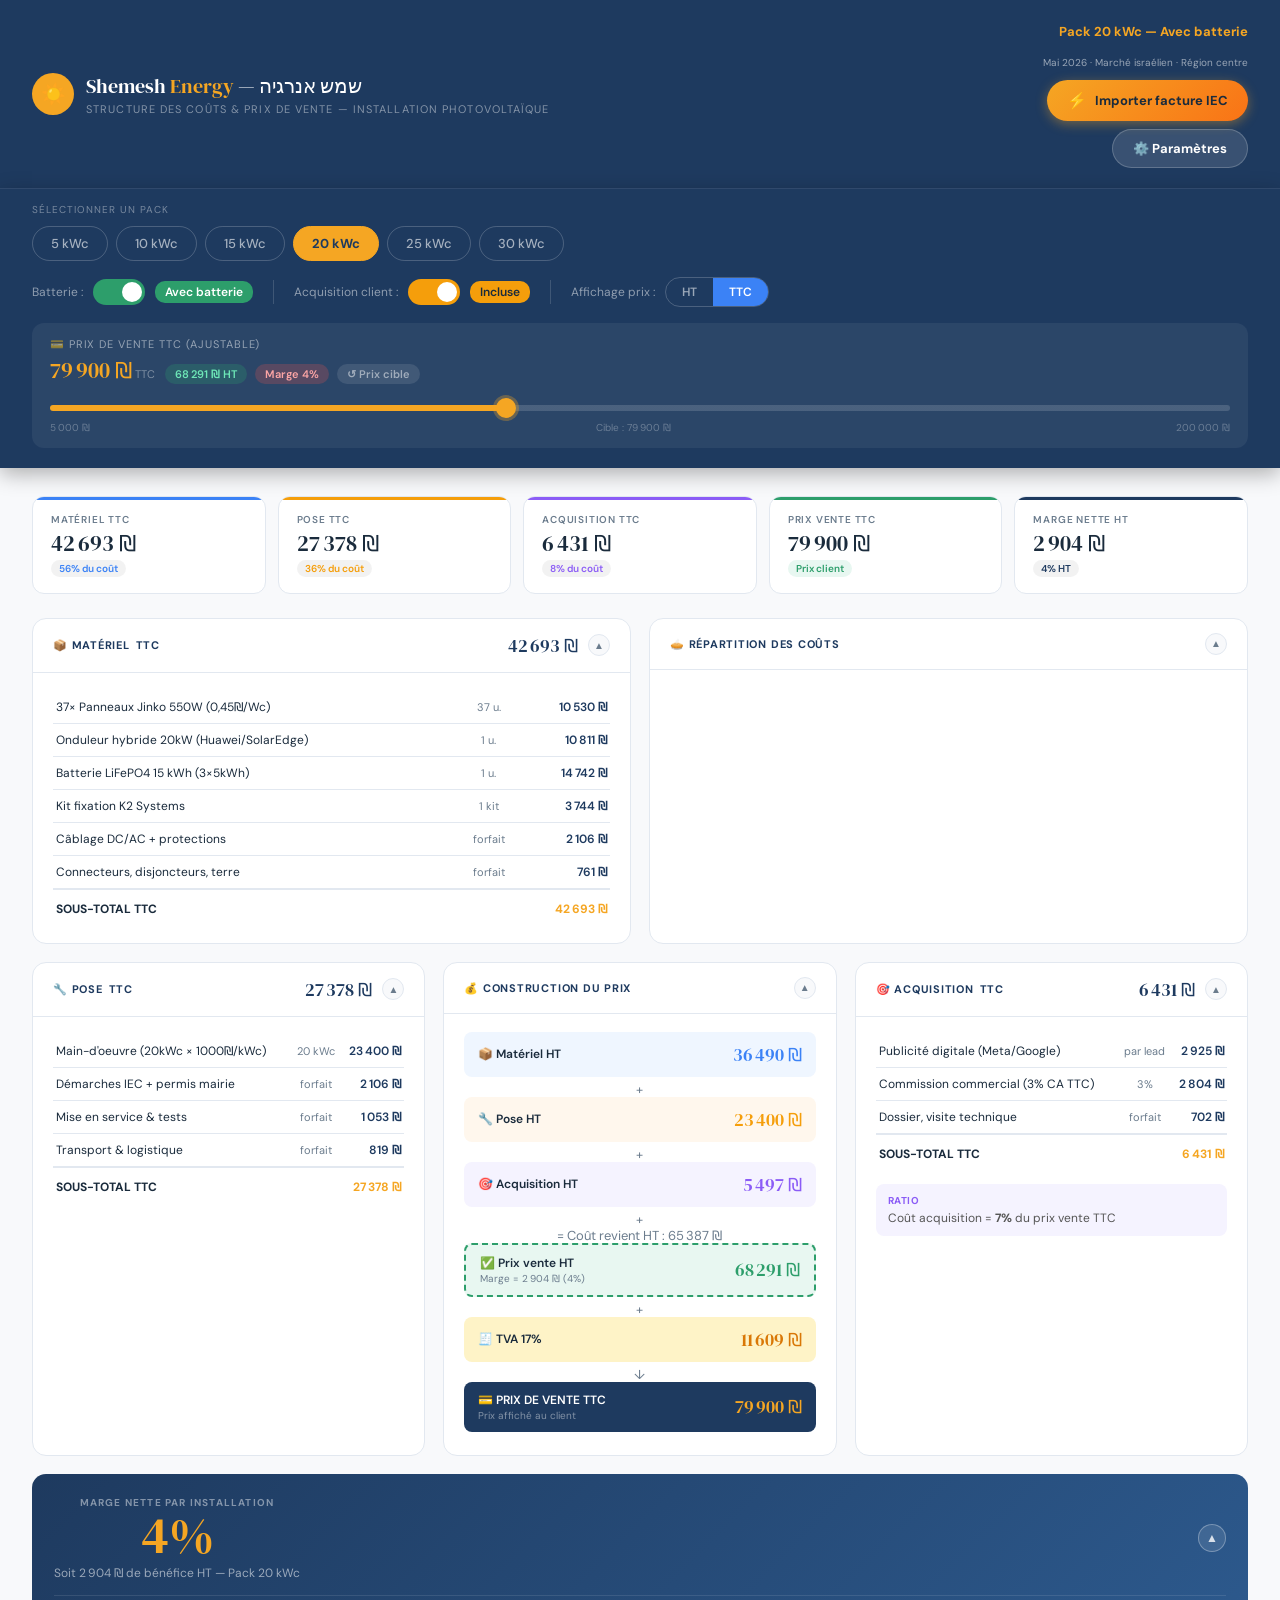
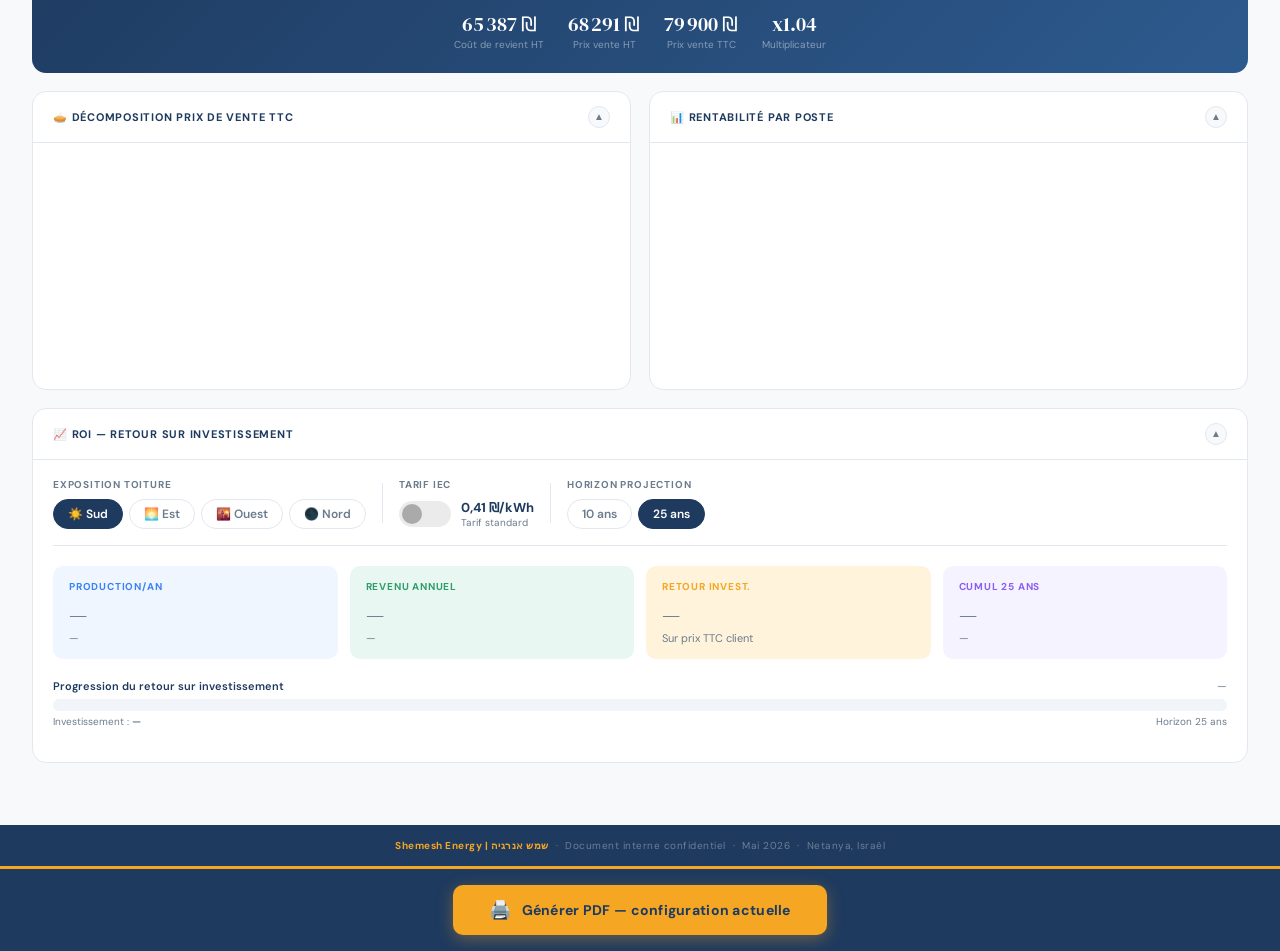
==== index.html @ afdd15b3 "Update index.html" ====
<!DOCTYPE html>
<html lang="fr">
<head>
<meta charset="UTF-8">
<meta name="viewport" content="width=device-width, initial-scale=1.0">
<title>Shemesh Energy — Structure des Coûts</title>
<script src="https://cdnjs.cloudflare.com/ajax/libs/Chart.js/4.4.1/chart.umd.min.js"></script>
<style>
  @import url('https://fonts.googleapis.com/css2?family=DM+Serif+Display:ital@0;1&family=DM+Sans:wght@300;400;500;600;700&display=swap');
  :root {
    --navy:#1E3A5F; --sun:#F5A623;
    --green:#2D9E6B; --green-light:#E8F7F1;
    --blue:#3B82F6; --purple:#8B5CF6; --orange:#F59E0B; --tva:#F97316;
    --bg:#F8F9FB; --card:#fff; --text:#1A2B3C; --muted:#6B7C8D; --border:#E2E8F0;
  }
  *{margin:0;padding:0;box-sizing:border-box}
  html{height:100%}
  body{font-family:'DM Sans',sans-serif;background:var(--bg);color:var(--text);min-height:100%;max-width:100%}
  .sticky-top{}
  .scroll-zone{}

  .header{background:var(--navy);padding:20px 32px;display:flex;justify-content:space-between;align-items:center;flex-wrap:wrap;gap:12px;}
  .brand{display:flex;align-items:center;gap:12px}
  .logo{width:42px;height:42px;background:var(--sun);border-radius:50%;display:flex;align-items:center;justify-content:center;font-size:20px;flex-shrink:0}
  .brand-name{font-family:'DM Serif Display',serif;color:#fff;font-size:20px}
  .brand-name span{color:var(--sun)}
  .brand-sub{color:rgba(255,255,255,0.45);font-size:11px;text-transform:uppercase;letter-spacing:.1em;margin-top:2px}
  .header-meta{text-align:right;color:rgba(255,255,255,0.55);font-size:11px;line-height:1.9;display:flex;flex-direction:column;align-items:flex-end;gap:8px}
  .header-meta strong{color:var(--sun);font-size:13px}

  /* BOUTON FACTURE */
  .btn-facture{
    background:linear-gradient(135deg,#F5A623,#F97316);
    border:none;border-radius:22px;padding:10px 20px;
    font-family:'DM Sans',sans-serif;font-size:13px;font-weight:700;
    color:#1A2B3C;cursor:pointer;display:flex;align-items:center;gap:8px;
    box-shadow:0 3px 12px rgba(245,166,35,0.4);transition:all .2s;
    white-space:nowrap;
  }
  .btn-facture:hover{transform:translateY(-1px);box-shadow:0 5px 18px rgba(245,166,35,0.5)}
  .btn-facture .bficon{font-size:16px}

  /* SELECTOR ZONE */
  .selector-zone{background:var(--navy);border-top:1px solid rgba(255,255,255,0.08);padding:14px 32px 20px;box-shadow:0 6px 20px rgba(0,0,0,0.3)}
  .selector-label{color:rgba(255,255,255,0.4);font-size:10px;text-transform:uppercase;letter-spacing:.1em;margin-bottom:10px}
  .pack-row{display:flex;flex-wrap:wrap;gap:8px}
  .pack-btn{padding:8px 18px;border-radius:20px;border:1.5px solid rgba(255,255,255,0.2);background:transparent;color:rgba(255,255,255,0.6);font-family:'DM Sans',sans-serif;font-size:13px;font-weight:500;cursor:pointer;transition:all .2s;white-space:nowrap}
  .pack-btn:hover{border-color:var(--sun);color:var(--sun)}
  .pack-btn.active{background:var(--sun);border-color:var(--sun);color:var(--navy);font-weight:700}
  .pack-btn.recommended{border-color:#2D9E6B!important;box-shadow:0 0 0 2px rgba(45,158,107,0.4)}
  .pack-btn.recommended.active{background:#2D9E6B;border-color:#2D9E6B;color:#fff}

  /* TOGGLES ROW */
  .toggles-row{margin-top:16px;display:flex;flex-wrap:wrap;gap:20px;align-items:center}
  .tgl-group{display:flex;align-items:center;gap:10px}
  .tgl-label{color:rgba(255,255,255,0.5);font-size:12px;white-space:nowrap}
  .tgl-track{width:52px;height:26px;border-radius:13px;background:rgba(255,255,255,0.15);position:relative;cursor:pointer;transition:background .25s;border:none;flex-shrink:0}
  .tgl-track.on{background:var(--green)}
  .tgl-track.on-orange{background:var(--orange)}
  .tgl-track.on-blue{background:var(--blue)}
  .tgl-knob{position:absolute;top:3px;left:3px;width:20px;height:20px;border-radius:50%;background:#fff;transition:left .25s;pointer-events:none}
  .tgl-track.on .tgl-knob,.tgl-track.on-orange .tgl-knob,.tgl-track.on-blue .tgl-knob{left:29px}
  .tgl-tag{font-size:12px;font-weight:600;padding:3px 10px;border-radius:10px;background:rgba(255,255,255,0.1);color:rgba(255,255,255,0.7);transition:all .2s;white-space:nowrap}
  .tgl-tag.on{background:var(--green);color:#fff}
  .tgl-tag.on-orange{background:var(--orange);color:#1A2B3C}
  .tgl-tag.on-blue{background:var(--blue);color:#fff}
  .tgl-sep{width:1px;height:24px;background:rgba(255,255,255,0.15)}

  /* MAIN */
  .main{padding:28px 32px;max-width:1380px;margin:0 auto;box-sizing:border-box;width:100%}

  /* KPI ROW */
  .kpi-row{display:grid;grid-template-columns:repeat(5,1fr);gap:12px;margin-bottom:24px}
  .kpi{background:var(--card);border-radius:12px;padding:16px 18px;border:1px solid var(--border);position:relative;overflow:hidden;transition:opacity .3s}
  .kpi::before{content:'';position:absolute;top:0;left:0;right:0;height:3px;background:var(--k-color,var(--navy))}
  .kpi-label{font-size:10px;font-weight:600;letter-spacing:.08em;text-transform:uppercase;color:var(--muted);margin-bottom:6px}
  .kpi-val{font-family:'DM Serif Display',serif;font-size:22px;color:var(--text);line-height:1}
  .kpi-badge{display:inline-block;margin-top:6px;padding:2px 8px;border-radius:10px;font-size:10px;font-weight:600;background:rgba(0,0,0,0.05);color:var(--k-color,var(--navy))}
  .kpi.dimmed{opacity:.4}

  /* GRID */
  .g2{display:grid;grid-template-columns:1fr 1fr;gap:18px;margin-bottom:18px}
  .g3{display:grid;grid-template-columns:1fr 1fr 1fr;gap:18px;margin-bottom:18px}

  /* CARD */
  .card{background:var(--card);border-radius:14px;border:1px solid var(--border);overflow:hidden;transition:opacity .3s}
  .card.dimmed{opacity:.35;pointer-events:none}
  .card-head{padding:14px 20px;border-bottom:1px solid var(--border);display:flex;justify-content:space-between;align-items:center;cursor:pointer;user-select:none}
  .card-head.no-collapse{cursor:default}
  .card-title{font-size:11px;font-weight:700;letter-spacing:.07em;text-transform:uppercase;color:var(--navy);display:flex;align-items:center;gap:6px}
  .card-total{font-family:'DM Serif Display',serif;font-size:18px;color:var(--navy);display:flex;align-items:center;gap:10px}
  .collapse-btn{width:22px;height:22px;border-radius:50%;border:1.5px solid var(--border);background:var(--bg);display:flex;align-items:center;justify-content:center;font-size:10px;color:var(--muted);flex-shrink:0;transition:all .2s}
  .card-head:not(.no-collapse):hover .collapse-btn{background:var(--navy);color:#fff;border-color:var(--navy)}
  .card-body{padding:18px 20px}
  .card-body.collapsed{display:none}
  .marge-detail.collapsed{display:none!important}

  /* TABLE */
  .dtable{width:100%;border-collapse:collapse}
  .dtable tr{border-bottom:1px solid var(--border)}
  .dtable tr:last-child{border-bottom:none}
  .dtable td{padding:8px 3px;font-size:12px;vertical-align:middle}
  .dtable td:nth-child(2){color:var(--muted);text-align:center;font-size:11px}
  .dtable td:last-child{text-align:right;font-weight:600;color:var(--navy);white-space:nowrap}
  .dtable .sub td{padding-top:11px;font-weight:700;font-size:12px;border-top:2px solid var(--border)}
  .dtable .sub td:last-child{color:var(--sun)}

  /* PRICE STACK */
  .prow{display:flex;justify-content:space-between;align-items:center;padding:10px 14px;border-radius:8px;margin-bottom:5px;transition:opacity .3s}
  .prow.dimmed{opacity:.3}
  .prow-lbl{font-size:12px;font-weight:600}
  .prow-sub{font-size:10px;color:var(--muted);margin-top:1px}
  .prow-val{font-family:'DM Serif Display',serif;font-size:18px;white-space:nowrap}
  .p-mat{background:#EFF6FF}.p-mat .prow-val{color:var(--blue)}
  .p-pose{background:#FFF7ED}.p-pose .prow-val{color:var(--orange)}
  .p-acq{background:#F5F3FF}.p-acq .prow-val{color:var(--purple)}
  .p-ht{background:var(--green-light);border:2px dashed var(--green)}.p-ht .prow-val{color:var(--green)}
  .p-tva{background:#FEF3C7}.p-tva .prow-val{color:#D97706}
  .p-ttc{background:var(--navy)}.p-ttc .prow-lbl{color:#fff}.p-ttc .prow-val{color:var(--sun)}.p-ttc .prow-sub{color:rgba(255,255,255,0.45)}
  .p-arrow{text-align:center;color:var(--muted);font-size:13px;margin:-1px 0}

  /* HT/TTC PILL */
  .mode-pill{display:inline-flex;border-radius:20px;overflow:hidden;border:1.5px solid rgba(255,255,255,0.2)}
  .mode-pill button{padding:6px 16px;border:none;background:transparent;color:rgba(255,255,255,0.55);font-family:'DM Sans',sans-serif;font-size:12px;font-weight:600;cursor:pointer;transition:all .2s}
  .mode-pill button.active{background:var(--blue);color:#fff}

  /* MARGE */
  .marge-block{background:linear-gradient(135deg,var(--navy) 0%,#2D5A8E 100%);border-radius:14px;padding:22px;color:#fff;text-align:center;margin-bottom:18px}
  .marge-block h3{font-size:10px;letter-spacing:.12em;text-transform:uppercase;color:rgba(255,255,255,0.45);margin-bottom:6px}
  .marge-big{font-family:'DM Serif Display',serif;font-size:52px;color:var(--sun);line-height:1}
  .marge-sub{color:rgba(255,255,255,0.55);font-size:12px;margin-top:4px}
  .marge-detail{display:flex;justify-content:center;flex-wrap:wrap;gap:24px;margin-top:14px;padding-top:14px;border-top:1px solid rgba(255,255,255,0.1)}
  .mdi .val{font-family:'DM Serif Display',serif;font-size:20px}
  .mdi .lbl{font-size:10px;color:rgba(255,255,255,0.45)}

  /* BAR */
  .bar-item{margin-bottom:13px}
  .bar-item.dimmed{opacity:.3}
  .bar-row{display:flex;justify-content:space-between;font-size:11px;margin-bottom:3px}
  .bar-row span:last-child{font-weight:700}
  .bar-track{height:9px;background:#F1F5F9;border-radius:5px;overflow:hidden}
  .bar-fill{height:100%;border-radius:5px;transition:width .6s ease}

  .chart-wrap{position:relative;height:200px}
  .legend{display:flex;flex-wrap:wrap;gap:8px;margin-top:10px}
  .leg-item{display:flex;align-items:center;gap:5px;font-size:11px;transition:opacity .3s}
  .leg-item.dimmed{opacity:.3}
  .leg-dot{width:9px;height:9px;border-radius:50%;flex-shrink:0}

  /* PRICE SLIDER */
  .price-slider-zone{margin-top:16px;background:rgba(255,255,255,0.06);border-radius:12px;padding:14px 18px}
  .price-slider-header{display:flex;justify-content:space-between;align-items:center;margin-bottom:10px;flex-wrap:wrap;gap:8px}
  .price-slider-label{color:rgba(255,255,255,0.5);font-size:11px;text-transform:uppercase;letter-spacing:.08em}
  .price-slider-value{font-family:'DM Serif Display',serif;font-size:22px;color:var(--sun)}
  .price-slider-value small{font-family:'DM Sans',sans-serif;font-size:11px;color:rgba(255,255,255,0.4);font-weight:400}
  .price-badges{display:flex;gap:8px;flex-wrap:wrap;align-items:center}
  .price-badge{font-size:11px;font-weight:600;padding:3px 10px;border-radius:10px;white-space:nowrap}
  .pb-ht{background:rgba(45,158,107,0.25);color:#6EE7B7}
  .pb-marge{background:rgba(245,166,35,0.2);color:var(--sun)}
  .pb-reset{background:rgba(255,255,255,0.1);color:rgba(255,255,255,0.5);cursor:pointer;border:none;font-family:'DM Sans',sans-serif;font-size:11px;font-weight:600;padding:3px 10px;border-radius:10px}
  .pb-reset:hover{background:rgba(255,255,255,0.2);color:#fff}
  input[type=range].price-range{
    width:100%;-webkit-appearance:none;appearance:none;
    height:6px;border-radius:3px;outline:none;cursor:pointer;
    background:linear-gradient(to right,var(--sun) 0%,var(--sun) 50%,rgba(255,255,255,0.15) 50%,rgba(255,255,255,0.15) 100%);
  }
  input[type=range].price-range::-webkit-slider-thumb{-webkit-appearance:none;width:20px;height:20px;border-radius:50%;background:var(--sun);box-shadow:0 0 0 3px rgba(245,166,35,0.3);cursor:pointer}
  input[type=range].price-range::-moz-range-thumb{width:20px;height:20px;border-radius:50%;background:var(--sun);border:none;cursor:pointer}
  .price-range-ticks{display:flex;justify-content:space-between;margin-top:5px}
  .price-range-ticks span{font-size:10px;color:rgba(255,255,255,0.3)}

  /* ROI */
  .expo-btn{padding:6px 14px;border-radius:16px;border:1.5px solid var(--border);background:#fff;color:var(--muted);font-family:'DM Sans',sans-serif;font-size:12px;font-weight:600;cursor:pointer;transition:all .2s}
  .expo-btn:hover{border-color:var(--navy);color:var(--navy)}
  .expo-btn.active{background:var(--navy);border-color:var(--navy);color:#fff}
  .footer{background:var(--navy);color:rgba(255,255,255,0.35);text-align:center;padding:14px;font-size:10px;letter-spacing:.05em;margin-top:16px}
  .footer strong{color:var(--sun)}

  /* ═══════════════════════════════════════════════════════
     MODALE ANALYSEUR FACTURE IEC
  ═══════════════════════════════════════════════════════ */
  .modal-overlay{
    display:none;position:fixed;inset:0;background:rgba(10,20,40,0.75);
    z-index:1000;align-items:center;justify-content:center;padding:20px;
    backdrop-filter:blur(6px);
  }
  .modal-overlay.open{display:flex}
  .modal-box{
    background:#fff;border-radius:20px;width:100%;max-width:620px;
    max-height:90vh;overflow-y:auto;box-shadow:0 24px 80px rgba(0,0,0,0.35);
    animation:modalIn .3s ease;
  }
  @keyframes modalIn{from{opacity:0;transform:translateY(20px)}to{opacity:1;transform:translateY(0)}}
  .modal-header{
    background:linear-gradient(135deg,var(--navy),#2D5A8E);
    padding:22px 24px;border-radius:20px 20px 0 0;
    display:flex;justify-content:space-between;align-items:center;
  }
  .modal-title{font-family:'DM Serif Display',serif;color:#fff;font-size:20px}
  .modal-title span{color:var(--sun)}
  .modal-close{width:32px;height:32px;border-radius:50%;border:1.5px solid rgba(255,255,255,0.3);background:rgba(255,255,255,0.1);color:#fff;font-size:16px;cursor:pointer;display:flex;align-items:center;justify-content:center;transition:all .2s}
  .modal-close:hover{background:rgba(255,255,255,0.25)}
  .modal-body{padding:24px}

  /* ONGLETS MODALE */
  .modal-tabs{display:flex;gap:0;border-bottom:1px solid var(--border);margin:-24px -24px 20px}
  .mtab{padding:12px 20px;border:none;background:transparent;font-family:'DM Sans',sans-serif;font-size:13px;font-weight:600;color:var(--muted);cursor:pointer;border-bottom:2px solid transparent;margin-bottom:-1px;transition:all .2s}
  .mtab.active{color:var(--navy);border-bottom-color:var(--sun)}
  .mtab-panel{display:none}
  .mtab-panel.active{display:block}

  /* SETTINGS PANEL */
  .api-key-field{position:relative;margin-top:8px}
  .api-key-field input{
    width:100%;padding:13px 44px 13px 16px;border:1.5px solid var(--border);border-radius:10px;
    font-family:'DM Sans',sans-serif;font-size:13px;color:var(--text);
    background:var(--bg);outline:none;transition:border-color .2s;
    letter-spacing:.04em;
  }
  .api-key-field input:focus{border-color:var(--navy)}
  .api-key-field input.valid{border-color:var(--green)}
  .api-key-field input.invalid{border-color:#E05252}
  .api-key-eye{position:absolute;right:12px;top:50%;transform:translateY(-50%);background:none;border:none;cursor:pointer;font-size:16px;color:var(--muted)}
  .api-key-status{margin-top:8px;font-size:12px;font-weight:600;display:flex;align-items:center;gap:6px;min-height:18px}
  .status-ok{color:var(--green)}
  .status-err{color:#E05252}
  .btn-save-key{
    margin-top:14px;width:100%;padding:12px;border-radius:10px;border:none;
    background:var(--navy);color:#fff;font-family:'DM Sans',sans-serif;
    font-size:13px;font-weight:700;cursor:pointer;transition:all .2s;
  }
  .btn-save-key:hover{background:#2D5A8E}

  /* UPLOAD ZONE */
  .upload-zone{
    border:2px dashed var(--border);border-radius:14px;padding:32px;
    text-align:center;cursor:pointer;transition:all .25s;background:var(--bg);
    position:relative;
  }
  .upload-zone:hover,.upload-zone.drag{border-color:var(--sun);background:#FFFBF0}
  .upload-zone input{position:absolute;inset:0;opacity:0;cursor:pointer;width:100%;height:100%}
  .upload-icon{font-size:40px;margin-bottom:12px}
  .upload-title{font-size:15px;font-weight:700;color:var(--navy);margin-bottom:4px}
  .upload-sub{font-size:12px;color:var(--muted)}
  .upload-preview{margin-top:14px;border-radius:10px;overflow:hidden;max-height:200px;display:none}
  .upload-preview img{width:100%;object-fit:cover}
  .upload-filename{margin-top:10px;font-size:12px;font-weight:600;color:var(--green);display:none}

  /* ANALYSE BTN */
  .btn-analyse{
    width:100%;margin-top:16px;padding:14px;border-radius:12px;border:none;
    background:linear-gradient(135deg,var(--navy),#2D5A8E);
    font-family:'DM Sans',sans-serif;font-size:14px;font-weight:700;
    color:#fff;cursor:pointer;display:flex;align-items:center;justify-content:center;gap:10px;
    transition:all .2s;box-shadow:0 4px 16px rgba(30,58,95,0.3);
  }
  .btn-analyse:hover:not(:disabled){transform:translateY(-1px);box-shadow:0 6px 22px rgba(30,58,95,0.4)}
  .btn-analyse:disabled{opacity:.5;cursor:not-allowed}

  /* LOADER */
  .loader-zone{display:none;text-align:center;padding:30px}
  .loader-zone.show{display:block}
  .loader-spinner{width:44px;height:44px;border:3px solid var(--border);border-top-color:var(--sun);border-radius:50%;animation:spin 0.8s linear infinite;margin:0 auto 14px}
  @keyframes spin{to{transform:rotate(360deg)}}
  .loader-txt{font-size:13px;color:var(--muted);font-weight:500}
  .loader-steps{margin-top:10px;font-size:11px;color:var(--muted)}

  /* RÉSULTAT */
  .result-zone{display:none}
  .result-zone.show{display:block}
  .result-header{background:linear-gradient(135deg,#E8F7F1,#D1F3E8);border-radius:12px;padding:16px 18px;margin-bottom:16px;border:1.5px solid #A7E8CE}
  .result-header-top{display:flex;justify-content:space-between;align-items:flex-start;flex-wrap:wrap;gap:10px}
  .result-client{font-size:16px;font-weight:700;color:var(--navy)}
  .result-addr{font-size:12px;color:var(--muted);margin-top:2px}
  .lead-score{background:var(--navy);color:var(--sun);border-radius:10px;padding:6px 14px;font-family:'DM Serif Display',serif;font-size:22px;text-align:center;white-space:nowrap}
  .lead-score small{font-family:'DM Sans',sans-serif;font-size:9px;display:block;color:rgba(255,255,255,0.5);text-transform:uppercase;letter-spacing:.07em}

  .result-grid{display:grid;grid-template-columns:1fr 1fr;gap:10px;margin-bottom:16px}
  .rg-item{background:var(--bg);border-radius:10px;padding:12px 14px;border:1px solid var(--border)}
  .rg-label{font-size:10px;font-weight:700;text-transform:uppercase;letter-spacing:.07em;color:var(--muted);margin-bottom:4px}
  .rg-val{font-family:'DM Serif Display',serif;font-size:18px;color:var(--navy)}
  .rg-sub{font-size:10px;color:var(--muted);margin-top:2px}

  /* RECOMMANDATION PACK */
  .reco-pack{background:linear-gradient(135deg,var(--navy),#2D5A8E);border-radius:14px;padding:20px;margin-bottom:16px;color:#fff}
  .reco-label{font-size:10px;font-weight:700;text-transform:uppercase;letter-spacing:.1em;color:rgba(255,255,255,0.5);margin-bottom:8px}
  .reco-pack-name{font-family:'DM Serif Display',serif;font-size:28px;color:var(--sun)}
  .reco-pack-sub{font-size:12px;color:rgba(255,255,255,0.6);margin-top:2px}
  .reco-stats{display:flex;gap:20px;margin-top:14px;flex-wrap:wrap}
  .reco-stat .val{font-family:'DM Serif Display',serif;font-size:20px;color:#fff}
  .reco-stat .lbl{font-size:10px;color:rgba(255,255,255,0.45)}

  /* WHATSAPP */
  .wa-block{background:#E8F5E9;border-radius:12px;padding:16px;border:1.5px solid #A5D6A7;position:relative}
  .wa-label{font-size:10px;font-weight:700;text-transform:uppercase;letter-spacing:.07em;color:#2E7D32;margin-bottom:10px;display:flex;align-items:center;gap:6px}
  .wa-text{font-size:12px;line-height:1.8;color:#1A2B3C;white-space:pre-wrap;direction:rtl;text-align:right;font-family:'DM Sans',sans-serif}
  .wa-copy{position:absolute;top:12px;left:12px;background:#2E7D32;color:#fff;border:none;border-radius:8px;padding:6px 12px;font-size:11px;font-weight:700;cursor:pointer;transition:all .2s}
  .wa-copy:hover{background:#1B5E20}

  /* APPLIQUER BTN */
  .btn-apply{
    width:100%;padding:14px;border-radius:12px;border:none;margin-top:14px;
    background:linear-gradient(135deg,#F5A623,#F97316);
    font-family:'DM Sans',sans-serif;font-size:14px;font-weight:700;
    color:#1A2B3C;cursor:pointer;display:flex;align-items:center;justify-content:center;gap:8px;
    box-shadow:0 4px 16px rgba(245,166,35,0.35);transition:all .2s;
  }
  .btn-apply:hover{transform:translateY(-1px);box-shadow:0 6px 22px rgba(245,166,35,0.5)}

  /* BANNER RÉSULTAT (dans le dashboard) */
  .iec-result-banner{
    background:linear-gradient(135deg,#E8F7F1,#EFF6FF);
    border:1.5px solid #A7E8CE;border-radius:14px;padding:18px 22px;
    margin-bottom:18px;display:none;position:relative;
  }
  .iec-result-banner.show{display:flex;align-items:center;justify-content:space-between;flex-wrap:wrap;gap:12px}
  .iec-banner-left{display:flex;align-items:center;gap:14px}
  .iec-banner-icon{font-size:28px}
  .iec-banner-client{font-weight:700;font-size:14px;color:var(--navy)}
  .iec-banner-detail{font-size:12px;color:var(--muted);margin-top:2px}
  .iec-banner-right{display:flex;gap:10px;align-items:center}
  .iec-banner-badge{background:var(--green);color:#fff;border-radius:8px;padding:4px 12px;font-size:12px;font-weight:700}
  .iec-banner-dismiss{background:none;border:none;color:var(--muted);font-size:18px;cursor:pointer;padding:4px}

  @media(max-width:900px){
    .header{padding:16px 20px;flex-direction:column;align-items:flex-start}
    .header-meta{align-items:flex-start}
    .selector-zone{padding:10px 20px 16px}
    .main{padding:12px}
    .kpi-row{grid-template-columns:repeat(2,1fr)}
    .g2,.g3{grid-template-columns:1fr}
    .roi-kpi-grid{grid-template-columns:repeat(2,1fr)!important}
    .result-grid{grid-template-columns:1fr}
    .modal-box{max-width:100%}
  }
  @media(max-width:500px){
    .kpi-row{grid-template-columns:1fr 1fr}
    .pack-row{gap:6px}
    .pack-btn{padding:7px 12px;font-size:12px}
  }

  /* MODALE PARAMÈTRES */
  .stab{padding:14px 20px;border:none;background:transparent;font-family:'DM Sans',sans-serif;font-size:13px;font-weight:600;color:var(--muted);cursor:pointer;border-bottom:2px solid transparent;margin-bottom:-1px;transition:all .2s;display:flex;align-items:center;gap:6px}
  .stab.active{color:var(--navy);border-bottom-color:var(--sun)}
  .stab:hover{color:var(--navy)}
  .s-label{font-size:10px;font-weight:700;text-transform:uppercase;letter-spacing:.08em;color:var(--muted);display:block;margin-bottom:4px}
  .s-input{width:100%;padding:10px 14px;border:1.5px solid var(--border);border-radius:9px;font-family:'DM Sans',sans-serif;font-size:13px;color:var(--text);background:#fff;outline:none;transition:border-color .2s}
  .s-input:focus{border-color:var(--navy)}
  select.s-input{appearance:auto}
  .s-save-feedback{font-size:12px;font-weight:600;color:var(--green);min-height:18px;transition:opacity .3s}

  /* PDF BAR */
  .pdf-bar{background:var(--navy);padding:16px 32px;display:flex;align-items:center;justify-content:center;border-top:3px solid var(--sun)}
  .fab-pdf{background:var(--sun);color:var(--navy);border:none;border-radius:10px;padding:13px 36px;font-family:'DM Sans',sans-serif;font-size:14px;font-weight:700;cursor:pointer;display:flex;align-items:center;gap:10px;box-shadow:0 4px 16px rgba(245,166,35,0.35);transition:all .2s;letter-spacing:.02em}
  .fab-pdf:hover{background:#fff;transform:translateY(-1px)}
  .fab-pdf .fab-icon{font-size:18px}

  @media print {
    body{height:auto!important;overflow:visible!important;display:block!important}
    .sticky-top{position:static!important}
    .scroll-zone{overflow:visible!important;height:auto!important}
    @page{margin:14mm 12mm;size:A4}
    html,body{overflow:visible!important;background:#fff!important}
    .pdf-bar,.modal-overlay,.btn-facture,.selector-zone,.price-slider-zone{display:none!important}
    .header{position:static!important;box-shadow:none!important;-webkit-print-color-adjust:exact;print-color-adjust:exact;padding:16px 20px!important}
    .main{padding:8px!important}
    .card,.marge-block{break-inside:avoid}
    .card-body.collapsed{display:block!important}
    .marge-detail.collapsed{display:flex!important}
    .card{border:1px solid #ddd!important;margin-bottom:10px}
    .g2,.g3,.kpi-row{display:grid!important}
    .g2{grid-template-columns:1fr 1fr!important}
    .g3{grid-template-columns:1fr 1fr 1fr!important}
    .kpi-row{grid-template-columns:repeat(5,1fr)!important}
    .roi-kpi-grid{grid-template-columns:repeat(4,1fr)!important}
    .marge-block,.kpi::before,.bar-fill,.roi-bar,.p-mat,.p-pose,.p-acq,.p-ht,.p-tva,.p-ttc{-webkit-print-color-adjust:exact;print-color-adjust:exact}
    canvas{max-width:100%!important}
    .chart-wrap{height:160px!important}
  }
</style>
</head>
<body>

<!-- ═══════════════════ MODALE ANALYSEUR IEC ═══════════════════ -->
<div class="modal-overlay" id="iec-modal">
  <div class="modal-box" style="max-width:760px">
    <div class="modal-header">
      <div>
        <div class="modal-title">⚡ Analyser une facture <span>IEC</span></div>
        <div style="color:rgba(255,255,255,0.45);font-size:11px;margin-top:3px">חברת החשמל לישראל · Recommandation de pack automatique</div>
      </div>
      <button class="modal-close" onclick="closeModal()">✕</button>
    </div>
    <div class="modal-body">

      <div class="modal-tabs">
        <button class="mtab active" id="mtab-analyse" onclick="switchIecTab('analyse')">📄 Analyser</button>
        <button class="mtab" id="mtab-historique" onclick="switchIecTab('historique')">🕘 Historique <span id="hist-count" style="color:var(--muted);font-weight:400"></span></button>
      </div>

      <!-- PANEL ANALYSE UNIQUEMENT -->
      <div id="tab-analyse" class="mtab-panel active">

      <!-- UPLOAD -->
      <div class="upload-zone" id="upload-zone" onclick="document.getElementById('file-input').click()">
        <input type="file" id="file-input" accept="image/*,application/pdf" style="display:none" onchange="onFileSelected(event)">
        <div class="upload-icon">📄</div>
        <div class="upload-title">Importer une facture IEC</div>
        <div class="upload-sub">Photo ou PDF · Glisser-déposer ou cliquer</div>
        <div class="upload-preview" id="upload-preview"><img id="preview-img" src="" alt="preview"></div>
        <div class="upload-filename" id="upload-filename"></div>
      </div>

      <button class="btn-analyse" id="btn-analyse" onclick="analyserFacture()" disabled>
        <span>🔍</span> Analyser avec l'IA
      </button>

      <!-- LOADER -->
      <div class="loader-zone" id="loader-zone">
        <div class="loader-spinner"></div>
        <div class="loader-txt">Analyse de la facture en cours…</div>
        <div class="loader-steps" id="loader-steps">Extraction des données de consommation…</div>
      </div>

      <!-- RÉSULTAT -->
      <div class="result-zone" id="result-zone">
        <div style="height:1px;background:var(--border);margin:20px 0"></div>

        <div class="result-header" id="result-header">
          <div class="result-header-top">
            <div>
              <div class="result-client" id="res-client">—</div>
              <div class="result-addr" id="res-addr">—</div>
            </div>
            <div class="lead-score"><span id="res-score">—</span><small>Lead Score</small></div>
          </div>
        </div>

        <div class="result-grid">
          <div class="rg-item">
            <div class="rg-label">Consommation annuelle</div>
            <div class="rg-val" id="res-conso">—</div>
            <div class="rg-sub" id="res-conso-sub">—</div>
          </div>
          <div class="rg-item">
            <div class="rg-label">Montant facture</div>
            <div class="rg-val" id="res-montant">—</div>
            <div class="rg-sub" id="res-montant-sub">—</div>
          </div>
          <div class="rg-item">
            <div class="rg-label">Connexion</div>
            <div class="rg-val" id="res-connexion">—</div>
            <div class="rg-sub" id="res-connexion-sub">—</div>
          </div>
          <div class="rg-item">
            <div class="rg-label">Tarif IEC</div>
            <div class="rg-val" id="res-tarif">—</div>
            <div class="rg-sub" id="res-tarif-sub">—</div>
          </div>
        </div>

        <div class="reco-pack" id="reco-block">
          <div class="reco-label">🎯 Pack recommandé</div>
          <div class="reco-pack-name" id="res-pack-name">—</div>
          <div class="reco-pack-sub" id="res-pack-sub">—</div>
          <div class="reco-stats">
            <div class="reco-stat"><div class="val" id="res-prod">—</div><div class="lbl">Production/an</div></div>
            <div class="reco-stat"><div class="val" id="res-eco">—</div><div class="lbl">Économie annuelle</div></div>
            <div class="reco-stat"><div class="val" id="res-roi">—</div><div class="lbl">Retour invest.</div></div>
            <div class="reco-stat"><div class="val" id="res-prix">—</div><div class="lbl">Prix TTC</div></div>
          </div>
        </div>

        <div class="wa-block" id="wa-block">
          <div class="wa-label">💬 Message WhatsApp (Hébreu)</div>
          <button class="wa-copy" onclick="copyWA()">📋 Copier</button>
          <div class="wa-text" id="res-wa">—</div>
        </div>

        <button class="btn-apply" onclick="appliquerPack()">
          ✅ Appliquer ce pack dans le simulateur
        </button>

        <div style="margin-top:10px;text-align:center">
          <button onclick="resetModal()" style="background:none;border:none;color:var(--muted);font-size:12px;cursor:pointer;text-decoration:underline">↺ Analyser une autre facture</button>
        </div>
      </div>

      </div><!-- /tab-analyse -->

      <!-- PANEL HISTORIQUE -->
      <div id="tab-historique" class="mtab-panel">
        <div id="historique-empty" style="text-align:center;padding:40px 20px;color:var(--muted)">
          <div style="font-size:36px;margin-bottom:12px">🗂️</div>
          <div style="font-size:14px">Aucune facture analysée pour l'instant</div>
          <div style="font-size:12px;margin-top:4px">Les factures analysées apparaîtront ici automatiquement</div>
        </div>
        <div id="historique-list" style="display:flex;flex-direction:column;gap:10px"></div>
      </div><!-- /tab-historique -->

    </div>
  </div>
</div>
<!-- /modale IEC -->

<!-- ═══════════════════ MODALE PIN ═══════════════════ -->
<div class="modal-overlay" id="pin-modal">
  <div class="modal-box" style="max-width:360px;text-align:center">
    <div class="modal-header" style="border-radius:20px 20px 0 0;justify-content:center;padding:24px">
      <div>
        <div style="font-size:36px;margin-bottom:8px">🔐</div>
        <div style="font-family:'DM Serif Display',serif;color:#fff;font-size:20px">Accès Paramètres</div>
        <div style="color:rgba(255,255,255,0.45);font-size:11px;margin-top:4px">Réservé à l'administrateur</div>
      </div>
    </div>
    <div style="padding:28px 24px">
      <div style="font-size:12px;color:var(--muted);margin-bottom:16px">Saisir le code d'accès</div>
      <input type="password" id="pin-input" maxlength="20"
        style="width:100%;padding:14px;border:2px solid var(--border);border-radius:12px;font-family:'DM Sans',sans-serif;font-size:18px;text-align:center;letter-spacing:.15em;outline:none;transition:border-color .2s"
        placeholder="••••••••••"
        onkeydown="if(event.key==='Enter')checkPin()"
        oninput="document.getElementById('pin-error').textContent=''">
      <div id="pin-error" style="color:#E05252;font-size:12px;margin-top:8px;min-height:18px"></div>
      <button onclick="checkPin()" style="width:100%;margin-top:16px;padding:14px;border-radius:12px;border:none;background:linear-gradient(135deg,var(--navy),#2D5A8E);color:#fff;font-family:'DM Sans',sans-serif;font-size:14px;font-weight:700;cursor:pointer">
        Accéder aux paramètres →
      </button>
      <button onclick="closePinModal()" style="background:none;border:none;color:var(--muted);font-size:12px;cursor:pointer;margin-top:12px;text-decoration:underline">
        Annuler
      </button>
    </div>
  </div>
</div>
<!-- /modale PIN -->

<!-- ═══════════════════ MODALE PARAMÈTRES ═══════════════════ -->
<div class="modal-overlay" id="settings-modal">
  <div class="modal-box" style="max-width:700px">

    <!-- HEADER -->
    <div class="modal-header" style="border-radius:20px 20px 0 0;padding:20px 24px">
      <div style="display:flex;align-items:center;gap:14px">
        <div style="width:44px;height:44px;background:var(--sun);border-radius:12px;display:flex;align-items:center;justify-content:center;font-size:20px;flex-shrink:0">☀️</div>
        <div>
          <div style="color:rgba(255,255,255,0.5);font-size:11px">Shemesh Energy · שמש אנרגיה</div>
          <div style="font-family:'DM Serif Display',serif;color:#fff;font-size:20px">Paramètres</div>
        </div>
      </div>
      <button class="modal-close" onclick="closeSettings()">✕</button>
    </div>

    <!-- ONGLETS -->
    <div style="display:flex;background:#fff;border-bottom:1px solid var(--border);padding:0 24px">
      <button class="stab active" id="stab-profil" onclick="switchStab('profil')">🏢 Société</button>
      <button class="stab" id="stab-api" onclick="switchStab('api')">✨ IA &amp; API <span id="stab-api-badge"></span></button>
    </div>

    <div style="padding:24px;overflow-y:auto;max-height:calc(90vh - 140px)">

      <!-- ══ PANEL SOCIÉTÉ ══ -->
      <div id="spanel-profil">
        <div style="display:grid;grid-template-columns:1fr 1fr;gap:16px;margin-bottom:16px">
          <div>
            <label class="s-label">Nom de la société</label>
            <input class="s-input" id="s-nom" placeholder="Shemesh Energy" oninput="autoSaveSettings()">
          </div>
          <div>
            <label class="s-label">N° SIRET / Teudat Zehut</label>
            <input class="s-input" id="s-siret" placeholder="12345678901234" oninput="autoSaveSettings()">
          </div>
          <div>
            <label class="s-label">Adresse</label>
            <input class="s-input" id="s-adresse" placeholder="12 rue HaYarkon, Netanya" oninput="autoSaveSettings()">
          </div>
          <div>
            <label class="s-label">Ville / Code postal</label>
            <input class="s-input" id="s-ville" placeholder="42100 Netanya" oninput="autoSaveSettings()">
          </div>
          <div>
            <label class="s-label">Téléphone</label>
            <input class="s-input" id="s-tel" placeholder="+972 9 xxx xxxx" oninput="autoSaveSettings()">
          </div>
          <div>
            <label class="s-label">Email</label>
            <input class="s-input" id="s-email" placeholder="contact@shemesh.co.il" oninput="autoSaveSettings()">
          </div>
          <div>
            <label class="s-label">Site web</label>
            <input class="s-input" id="s-web" placeholder="www.shemesh-energy.co.il" oninput="autoSaveSettings()">
          </div>
          <div>
            <label class="s-label">TVA (%)</label>
            <input class="s-input" id="s-tva" placeholder="17" type="number" oninput="autoSaveSettings()">
          </div>
        </div>
        <div>
          <label class="s-label">Notes / Mentions légales (PDF, devis)</label>
          <textarea class="s-input" id="s-notes" rows="3" placeholder="Garantie 25 ans panneaux · Garantie 10 ans pose · RCS Netanya …" style="resize:vertical" oninput="autoSaveSettings()"></textarea>
        </div>
        <div class="s-save-feedback" id="s-save-feedback"></div>
      </div>

      <!-- ══ PANEL IA & API ══ -->
      <div id="spanel-api" style="display:none">

        <!-- Bandeau sécurité -->
        <div style="background:linear-gradient(135deg,#EFF6FF,#E8F7F1);border:1.5px solid #A7D3F3;border-radius:12px;padding:14px 18px;margin-bottom:20px;display:flex;gap:12px;align-items:flex-start">
          <div style="font-size:20px;flex-shrink:0">🔒</div>
          <div>
            <div style="font-size:12px;font-weight:700;color:var(--navy);margin-bottom:2px">Réservé à l'administrateur</div>
            <div style="font-size:11px;color:var(--muted);line-height:1.6">La clé API est stockée uniquement dans <strong>ce navigateur</strong> (localStorage). Elle ne transite jamais par un serveur externe.</div>
          </div>
        </div>

        <!-- Clé API -->
        <div style="background:#fff;border:1px solid var(--border);border-radius:12px;padding:18px;margin-bottom:16px">
          <div style="font-size:11px;font-weight:700;text-transform:uppercase;letter-spacing:.08em;color:var(--navy);margin-bottom:12px;display:flex;align-items:center;gap:6px">✨ Clé API Anthropic</div>
          <label class="s-label">Clé API <span style="color:#E05252;font-weight:700" id="api-required-lbl">· requise pour l'analyse IA</span></label>
          <div class="api-key-field" style="margin-top:6px">
            <input type="password" id="api-key-input" class="s-input" style="padding-right:44px" placeholder="sk-ant-api03-…" oninput="onApiKeyInput(this.value)" autocomplete="off">
            <button class="api-key-eye" onclick="toggleKeyVisibility()" id="eye-btn">👁</button>
          </div>
          <div class="api-key-status" id="api-key-status" style="margin-top:6px"></div>
          <div style="font-size:11px;color:var(--muted);margin-top:8px;line-height:1.7">
            Créer une clé sur <a href="https://console.anthropic.com/keys" target="_blank" style="color:var(--blue)">console.anthropic.com/keys</a> · <span style="color:#E05252">Ne partage jamais ta clé</span>
          </div>
        </div>

        <!-- Modèle + Budget -->
        <div style="display:grid;grid-template-columns:1fr 1fr;gap:16px;margin-bottom:16px">
          <div style="background:#fff;border:1px solid var(--border);border-radius:12px;padding:18px">
            <div style="font-size:11px;font-weight:700;text-transform:uppercase;letter-spacing:.08em;color:var(--navy);margin-bottom:10px">Modèle IA</div>
            <label class="s-label">Modèle utilisé</label>
            <select class="s-input" id="s-model" onchange="autoSaveSettings()" style="margin-top:6px;cursor:pointer">
              <option value="claude-sonnet-5">Claude Sonnet 5 — Rapide (recommandé)</option>
              <option value="claude-opus-5">Claude Opus 5 — Précision max</option>
              <option value="claude-haiku-4-5-20251001">Claude Haiku 4.5 — Ultra rapide</option>
            </select>
          </div>
          <div style="background:#fff;border:1px solid var(--border);border-radius:12px;padding:18px">
            <div style="font-size:11px;font-weight:700;text-transform:uppercase;letter-spacing:.08em;color:var(--navy);margin-bottom:10px">Budget mensuel</div>
            <label class="s-label">Plafond (₪/mois)</label>
            <input class="s-input" id="s-budget" type="number" placeholder="200" style="margin-top:6px" oninput="autoSaveSettings()">
            <div style="font-size:10px;color:var(--muted);margin-top:6px">Indicatif · ~0,50₪ par analyse</div>
          </div>
        </div>

        <!-- Statut clé -->
        <div style="background:var(--bg);border:1px solid var(--border);border-radius:12px;padding:16px;margin-bottom:20px">
          <div style="font-size:10px;font-weight:700;text-transform:uppercase;letter-spacing:.07em;color:var(--muted);margin-bottom:8px">Statut actuel</div>
          <div style="font-size:14px;font-weight:600" id="key-current-status">—</div>
        </div>

        <!-- Bouton sauvegarder clé -->
        <button class="btn-save-key" onclick="saveApiKey()">💾 Sauvegarder la clé API</button>
        <div class="s-save-feedback" id="api-save-feedback" style="margin-top:10px"></div>

      </div>
    </div>
  </div>
</div>
<!-- /modale paramètres -->

<div class="sticky-top"><div class="header">
  <div class="brand">
    <div class="logo">☀️</div>
    <div>
      <div class="brand-name">Shemesh <span>Energy</span> — שמש אנרגיה</div>
      <div class="brand-sub">Structure des coûts &amp; prix de vente — Installation photovoltaïque</div>
    </div>
  </div>
  <div class="header-meta">
    <strong id="hd-pack">Pack 20 kWc</strong>
    <span style="font-size:10px">Mai 2026 · Marché israélien · Région centre</span>
    <button class="btn-facture" onclick="openModal()">
      <span class="bficon">⚡</span> Importer facture IEC
    </button>
    <button class="btn-facture" onclick="openSettings()" style="background:rgba(255,255,255,0.12);color:#fff;box-shadow:none;border:1.5px solid rgba(255,255,255,0.2)">
      ⚙️ Paramètres
    </button>
  </div>
</div>

<div class="selector-zone">
  <div class="selector-label">Sélectionner un pack</div>
  <div class="pack-row" id="pack-row"></div>

  <div class="toggles-row">
    <div class="tgl-group">
      <span class="tgl-label">Batterie :</span>
      <button class="tgl-track on" id="tgl-bat" onclick="toggleBat()"><div class="tgl-knob"></div></button>
      <span class="tgl-tag on" id="tag-bat">Avec batterie</span>
    </div>
    <div class="tgl-sep"></div>
    <div class="tgl-group">
      <span class="tgl-label">Acquisition client :</span>
      <button class="tgl-track on-orange" id="tgl-acq" onclick="toggleAcq()"><div class="tgl-knob"></div></button>
      <span class="tgl-tag on-orange" id="tag-acq">Incluse</span>
    </div>
    <div class="tgl-sep"></div>
    <div class="tgl-group">
      <span class="tgl-label">Affichage prix :</span>
      <div class="mode-pill">
        <button id="btn-ht" onclick="setMode('ht')">HT</button>
        <button id="btn-ttc" class="active" onclick="setMode('ttc')">TTC</button>
      </div>
    </div>
  </div>

  <div class="price-slider-zone">
    <div class="price-slider-header">
      <div>
        <div class="price-slider-label">💳 Prix de vente TTC (ajustable)</div>
        <div style="margin-top:4px;display:flex;align-items:baseline;gap:10px">
          <div class="price-slider-value" id="slider-display">—<small> TTC</small></div>
          <div class="price-badges">
            <span class="price-badge pb-ht" id="slider-ht-badge">— HT</span>
            <span class="price-badge pb-marge" id="slider-marge-badge">Marge —%</span>
            <button class="pb-reset" onclick="resetPrice()">↺ Prix cible</button>
          </div>
        </div>
      </div>
    </div>
    <input type="range" class="price-range" id="price-range" min="0" max="100" step="1" value="50" oninput="onSlider(this.value)">
    <div class="price-range-ticks">
      <span id="tick-min">—</span>
      <span id="tick-mid">Prix cible</span>
      <span id="tick-max">—</span>
    </div>
  </div>
</div>
</div><!-- /sticky-top -->

<div class="scroll-zone">
<div class="main">

  <!-- BANNER RÉSULTAT IEC -->
  <div class="iec-result-banner" id="iec-banner">
    <div class="iec-banner-left">
      <div class="iec-banner-icon">⚡</div>
      <div>
        <div class="iec-banner-client" id="banner-client">—</div>
        <div class="iec-banner-detail" id="banner-detail">—</div>
      </div>
    </div>
    <div class="iec-banner-right">
      <div class="iec-banner-badge" id="banner-badge">Pack — kWc</div>
      <button class="iec-banner-dismiss" onclick="dismissBanner()" title="Fermer">✕</button>
    </div>
  </div>

  <div class="kpi-row">
    <div class="kpi" style="--k-color:#3B82F6">
      <div class="kpi-label">Matériel <span id="kpi-mode-lbl1">TTC</span></div>
      <div class="kpi-val" id="k-mat">—</div>
      <div class="kpi-badge" id="k-mat-p">—</div>
    </div>
    <div class="kpi" style="--k-color:#F59E0B">
      <div class="kpi-label">Pose <span id="kpi-mode-lbl2">TTC</span></div>
      <div class="kpi-val" id="k-pose">—</div>
      <div class="kpi-badge" id="k-pose-p">—</div>
    </div>
    <div class="kpi" id="kpi-acq-card" style="--k-color:#8B5CF6">
      <div class="kpi-label">Acquisition <span id="kpi-mode-lbl3">TTC</span></div>
      <div class="kpi-val" id="k-acq">—</div>
      <div class="kpi-badge" id="k-acq-p">—</div>
    </div>
    <div class="kpi" style="--k-color:#2D9E6B">
      <div class="kpi-label">Prix vente <span id="kpi-mode-lbl4">TTC</span></div>
      <div class="kpi-val" id="k-ttc">—</div>
      <div class="kpi-badge" style="background:#E8F7F1;color:#2D9E6B">Prix client</div>
    </div>
    <div class="kpi" style="--k-color:#1E3A5F">
      <div class="kpi-label">Marge nette HT</div>
      <div class="kpi-val" id="k-marge">—</div>
      <div class="kpi-badge" id="k-marge-p">—</div>
    </div>
  </div>

  <div class="g2">
    <div class="card">
      <div class="card-head" onclick="toggleCard('body-mat','btn-mat')">
        <div class="card-title">📦 Matériel <span id="tbl-mode1">TTC</span></div>
        <div class="card-total"><span id="mat-hd">—</span><span class="collapse-btn" id="btn-mat">▲</span></div>
      </div>
      <div class="card-body" id="body-mat"><table class="dtable" id="mat-tbl"></table></div>
    </div>
    <div class="card">
      <div class="card-head" onclick="toggleCard('body-pie1','btn-pie1')"><div class="card-title">🥧 Répartition des coûts</div><span class="collapse-btn" id="btn-pie1">▲</span></div>
      <div class="card-body" id="body-pie1">
        <div class="chart-wrap"><canvas id="pie1"></canvas></div>
        <div class="legend" id="leg1"></div>
      </div>
    </div>
  </div>

  <div class="g3">
    <div class="card">
      <div class="card-head" onclick="toggleCard('body-pose','btn-pose')">
        <div class="card-title">🔧 Pose <span id="tbl-mode2">TTC</span></div>
        <div class="card-total"><span id="pose-hd">—</span><span class="collapse-btn" id="btn-pose">▲</span></div>
      </div>
      <div class="card-body" id="body-pose"><table class="dtable" id="pose-tbl"></table></div>
    </div>
    <div class="card">
      <div class="card-head" onclick="toggleCard('body-pstack','btn-pstack')"><div class="card-title">💰 Construction du prix</div><span class="collapse-btn" id="btn-pstack">▲</span></div>
      <div class="card-body" id="body-pstack"><div id="pstack"></div></div>
    </div>
    <div class="card" id="card-acq">
      <div class="card-head" onclick="toggleCard('body-acq','btn-acq')">
        <div class="card-title">🎯 Acquisition <span id="tbl-mode3">TTC</span></div>
        <div class="card-total"><span id="acq-hd">—</span><span class="collapse-btn" id="btn-acq">▲</span></div>
      </div>
      <div class="card-body" id="body-acq">
        <table class="dtable" id="acq-tbl"></table>
        <div style="margin-top:14px;padding:10px 12px;background:#F5F3FF;border-radius:8px">
          <div style="font-size:10px;color:#8B5CF6;font-weight:700;text-transform:uppercase;letter-spacing:.06em;margin-bottom:3px">Ratio</div>
          <div style="font-size:12px;color:#555">Coût acquisition = <strong id="acq-ratio">—</strong> du prix vente TTC</div>
        </div>
      </div>
    </div>
  </div>

  <div class="marge-block">
    <div style="display:flex;justify-content:space-between;align-items:center;cursor:pointer;margin-bottom:0" onclick="toggleMarge()">
      <div>
        <h3 style="margin:0">Marge nette par installation</h3>
        <div class="marge-big" id="mb-pct">—</div>
        <div class="marge-sub" id="mb-sub">—</div>
      </div>
      <span id="btn-marge" style="width:28px;height:28px;border-radius:50%;border:1.5px solid rgba(255,255,255,0.3);display:flex;align-items:center;justify-content:center;font-size:12px;color:rgba(255,255,255,0.8);flex-shrink:0;background:rgba(255,255,255,0.1)">▲</span>
    </div>
    <div id="body-marge" class="marge-detail">
      <div class="mdi"><div class="val" id="md-cout">—</div><div class="lbl">Coût de revient HT</div></div>
      <div class="mdi"><div class="val" id="md-ht">—</div><div class="lbl">Prix vente HT</div></div>
      <div class="mdi"><div class="val" id="md-ttc">—</div><div class="lbl">Prix vente TTC</div></div>
      <div class="mdi"><div class="val" id="md-roi">—</div><div class="lbl">Multiplicateur</div></div>
    </div>
  </div>

  <div class="g2">
    <div class="card">
      <div class="card-head" onclick="toggleCard('body-pie2','btn-pie2')"><div class="card-title">🥧 Décomposition prix de vente TTC</div><span class="collapse-btn" id="btn-pie2">▲</span></div>
      <div class="card-body" id="body-pie2">
        <div class="chart-wrap"><canvas id="pie2"></canvas></div>
        <div class="legend" id="leg2"></div>
      </div>
    </div>
    <div class="card">
      <div class="card-head" onclick="toggleCard('bar-zone','btn-bar')"><div class="card-title">📊 Rentabilité par poste</div><span class="collapse-btn" id="btn-bar">▲</span></div>
      <div class="card-body" id="bar-zone" style="padding-top:18px"></div>
    </div>
  </div>

  <div class="card" style="margin-bottom:18px">
    <div class="card-head" onclick="toggleCard('body-roi','btn-roi')">
      <div class="card-title">📈 ROI — Retour sur investissement</div>
      <div class="card-total"><span class="collapse-btn" id="btn-roi">▲</span></div>
    </div>
    <div class="card-body" id="body-roi">
      <div style="display:flex;flex-wrap:wrap;gap:16px;align-items:center;margin-bottom:20px;padding-bottom:16px;border-bottom:1px solid var(--border)">
        <div>
          <div style="font-size:10px;font-weight:700;text-transform:uppercase;letter-spacing:.08em;color:var(--muted);margin-bottom:8px">Exposition toiture</div>
          <div style="display:flex;gap:6px;flex-wrap:wrap" id="expo-btns">
            <button class="expo-btn active" data-expo="sud" onclick="setExpo(this,'sud')">☀️ Sud</button>
            <button class="expo-btn" data-expo="est" onclick="setExpo(this,'est')">🌅 Est</button>
            <button class="expo-btn" data-expo="ouest" onclick="setExpo(this,'ouest')">🌇 Ouest</button>
            <button class="expo-btn" data-expo="nord" onclick="setExpo(this,'nord')">🌑 Nord</button>
          </div>
        </div>
        <div style="width:1px;height:40px;background:var(--border)"></div>
        <div>
          <div style="font-size:10px;font-weight:700;text-transform:uppercase;letter-spacing:.08em;color:var(--muted);margin-bottom:8px">Tarif IEC</div>
          <div style="display:flex;align-items:center;gap:10px">
            <button class="tgl-track" id="tgl-prime" onclick="togglePrime()" style="background:rgba(0,0,0,0.08)"><div class="tgl-knob" style="background:#aaa"></div></button>
            <div>
              <div style="font-size:13px;font-weight:700;color:var(--navy)" id="prime-lbl">0,41 ₪/kWh</div>
              <div style="font-size:10px;color:var(--muted)" id="prime-sub">Tarif standard</div>
            </div>
          </div>
        </div>
        <div style="width:1px;height:40px;background:var(--border)"></div>
        <div>
          <div style="font-size:10px;font-weight:700;text-transform:uppercase;letter-spacing:.08em;color:var(--muted);margin-bottom:8px">Horizon projection</div>
          <div style="display:flex;gap:6px">
            <button class="expo-btn" id="yr-10" onclick="setYears(10)">10 ans</button>
            <button class="expo-btn active" id="yr-25" onclick="setYears(25)">25 ans</button>
          </div>
        </div>
      </div>

      <div class="roi-kpi-grid" style="display:grid;grid-template-columns:repeat(4,1fr);gap:12px;margin-bottom:20px">
        <div style="background:#EFF6FF;border-radius:10px;padding:14px 16px">
          <div style="font-size:10px;font-weight:700;text-transform:uppercase;letter-spacing:.08em;color:#3B82F6;margin-bottom:6px">Production/an</div>
          <div style="font-family:'DM Serif Display',serif;font-size:22px;color:#1E3A5F" id="roi-prod">—</div>
          <div style="font-size:11px;color:var(--muted);margin-top:2px" id="roi-kwc">—</div>
        </div>
        <div style="background:#E8F7F1;border-radius:10px;padding:14px 16px">
          <div style="font-size:10px;font-weight:700;text-transform:uppercase;letter-spacing:.08em;color:#2D9E6B;margin-bottom:6px">Revenu annuel</div>
          <div style="font-family:'DM Serif Display',serif;font-size:22px;color:#1E3A5F" id="roi-rev">—</div>
          <div style="font-size:11px;color:var(--muted);margin-top:2px" id="roi-tarif">—</div>
        </div>
        <div style="background:#FFF3DC;border-radius:10px;padding:14px 16px">
          <div style="font-size:10px;font-weight:700;text-transform:uppercase;letter-spacing:.08em;color:#F5A623;margin-bottom:6px">Retour invest.</div>
          <div style="font-family:'DM Serif Display',serif;font-size:22px;color:#1E3A5F" id="roi-years">—</div>
          <div style="font-size:11px;color:var(--muted);margin-top:2px">Sur prix TTC client</div>
        </div>
        <div style="background:#F5F3FF;border-radius:10px;padding:14px 16px">
          <div style="font-size:10px;font-weight:700;text-transform:uppercase;letter-spacing:.08em;color:#8B5CF6;margin-bottom:6px" id="roi-horizon-lbl">Cumul 25 ans</div>
          <div style="font-family:'DM Serif Display',serif;font-size:22px;color:#1E3A5F" id="roi-cumul">—</div>
          <div style="font-size:11px;color:var(--muted);margin-top:2px" id="roi-gain">—</div>
        </div>
      </div>

      <div style="margin-bottom:16px">
        <div style="display:flex;justify-content:space-between;font-size:11px;margin-bottom:6px">
          <span style="font-weight:600;color:var(--navy)">Progression du retour sur investissement</span>
          <span style="color:var(--muted)" id="roi-pct-lbl">—</span>
        </div>
        <div style="height:12px;background:#F1F5F9;border-radius:6px;overflow:hidden">
          <div id="roi-bar" style="height:100%;border-radius:6px;background:linear-gradient(90deg,#2D9E6B,#F5A623);transition:width .8s ease;width:0%"></div>
        </div>
        <div style="display:flex;justify-content:space-between;font-size:10px;color:var(--muted);margin-top:4px">
          <span>Investissement : <strong id="roi-invest">—</strong></span>
          <span id="roi-horizon-end">Horizon 25 ans</span>
        </div>
      </div>
      <table class="dtable" id="roi-table"></table>
    </div>
  </div>

</div>
<div class="footer"><strong>Shemesh Energy | שמש אנרגיה</strong> &nbsp;·&nbsp; Document interne confidentiel &nbsp;·&nbsp; Mai 2026 &nbsp;·&nbsp; Netanya, Israël</div>
<div class="pdf-bar">
  <button class="fab-pdf" onclick="window.print()">
    <span class="fab-icon">🖨️</span> Générer PDF — configuration actuelle
  </button>
</div>
</div><!-- /scroll-zone -->

<script>
// ═══════════════════════════════════════════════════════
// DONNÉES PACKS
// ═══════════════════════════════════════════════════════
const TVA = 0.17;
const PRIX_WC = 0.45;
const POSE_BAT = 1000;
const POSE_SANS = 750;

const BAT_PRIX = {5:4200,10:8400,15:12600,20:12600,25:16800,30:16800};
const BAT_DESC = {5:'5 kWh (1×5kWh)',10:'10 kWh (2×5kWh)',15:'15 kWh (3×5kWh)',20:'15 kWh (3×5kWh)',25:'20 kWh (4×5kWh)',30:'20 kWh (4×5kWh)'};
const ONDULEUR = {5:3500,10:6500,15:8000,20:9240,25:11000,30:13500};
const FIXATION = {5:900,10:1800,15:2600,20:3200,25:4000,30:4800};
const CABLAGE  = {5:700,10:1100,15:1500,20:1800,25:2200,30:2600};
const CONNECT  = {5:280,10:400,15:550,20:650,25:800,30:950};
const IEC      = {5:900,10:1300,15:1600,20:1800,25:2100,30:2400};
const MES      = {5:400,10:600,15:750,20:900,25:1100,30:1200};
const TRANSPORT= {5:300,10:450,15:600,20:700,25:850,30:1000};
const DIGITAL  = {5:600,10:1200,15:1800,20:2500,25:3200,30:4000};
const VISITE   = {5:250,10:350,15:500,20:600,25:700,30:900};
const PRIX_TTC = {5:18900,10:35900,15:54900,20:79900,25:99900,30:119900};
const PACKS    = [5,10,15,20,25,30];
const COLORS   = {mat:'#3B82F6',pose:'#F59E0B',acq:'#8B5CF6',marge:'#2D9E6B',tva:'#F97316'};

const PACK_NAMES = {5:'Starter 5',10:'Basic 10',15:'Essential 15',20:'Gold 20',25:'Gold+ 25',30:'Elite 30'};

let kwc=20, withBat=true, showAcq=true, mode='ttc';
let customTTC=null;
let charts={};
let recommendedPack=null;
let lastIECResult=null;

// ═══════════════════════════════════════════════════════
// MODALE IEC
// ═══════════════════════════════════════════════════════
let uploadedFile=null;
let uploadedBase64=null;
let uploadedType=null;

// ═══════════════════════════════════════════════════════
// GESTION CLÉ API & PARAMÈTRES
// ═══════════════════════════════════════════════════════
const LS_KEY='shemesh_anthropic_key';
const LS_SETTINGS='shemesh_settings';

function getApiKey(){
  return (localStorage.getItem(LS_KEY)||'').trim();
}

function loadSettings(){
  try{
    const s=JSON.parse(localStorage.getItem(LS_SETTINGS)||'{}');
    const fields=['nom','siret','adresse','ville','tel','email','web','tva','notes','model','budget'];
    fields.forEach(f=>{
      const el=document.getElementById('s-'+f);
      if(el&&s[f]!==undefined) el.value=s[f];
    });
    // Modèle par défaut
    const mdl=document.getElementById('s-model');
    if(mdl&&!s.model) mdl.value='claude-sonnet-5';
  }catch(e){}
}

function autoSaveSettings(){
  const s={};
  ['nom','siret','adresse','ville','tel','email','web','tva','notes','model','budget'].forEach(f=>{
    const el=document.getElementById('s-'+f);
    if(el) s[f]=el.value;
  });
  localStorage.setItem(LS_SETTINGS,JSON.stringify(s));
  const fb=document.getElementById('s-save-feedback');
  if(fb){fb.textContent='✓ Sauvegardé';setTimeout(()=>fb.textContent='',2000);}
}

function getModel(){
  const OLD_MODELS={'claude-sonnet-4-6':'claude-sonnet-5','claude-opus-4-6':'claude-opus-5'};
  try{
    const s=JSON.parse(localStorage.getItem(LS_SETTINGS)||'{}');
    const m=s.model||'claude-sonnet-5';
    return OLD_MODELS[m]||m;
  }catch(e){return 'claude-sonnet-5';}
}

function saveApiKey(){
  const val=document.getElementById('api-key-input').value.trim();
  if(!val){showApiFeedback('⚠️ Saisis une clé avant de sauvegarder','#E05252');return;}
  if(!val.startsWith('sk-ant-')){showApiFeedback('⚠️ Format invalide — doit commencer par sk-ant-','#E05252');return;}
  localStorage.setItem(LS_KEY,val);
  updateKeyStatus();
  showApiFeedback('✅ Clé sauvegardée avec succès','#2D9E6B');
  updateSettingsBadge();
}

function showApiFeedback(msg,color){
  const fb=document.getElementById('api-save-feedback');
  if(!fb)return;
  fb.textContent=msg;
  fb.style.color=color;
  setTimeout(()=>fb.textContent='',3000);
}

function onApiKeyInput(val){
  const inp=document.getElementById('api-key-input');
  const status=document.getElementById('api-key-status');
  if(!val){inp.className='s-input';status.innerHTML='';return;}
  if(val.startsWith('sk-ant-')&&val.length>20){
    inp.style.borderColor='var(--green)';
    status.innerHTML='<span class="status-ok">✓ Format valide</span>';
  } else {
    inp.style.borderColor='#E05252';
    status.innerHTML='<span class="status-err">Format incorrect</span>';
  }
}

function toggleKeyVisibility(){
  const inp=document.getElementById('api-key-input');
  const btn=document.getElementById('eye-btn');
  if(inp.type==='password'){inp.type='text';btn.textContent='🙈';}
  else{inp.type='password';btn.textContent='👁';}
}

function updateKeyStatus(){
  const key=getApiKey();
  const el=document.getElementById('key-current-status');
  const lbl=document.getElementById('api-required-lbl');
  if(!el)return;
  if(key&&key.startsWith('sk-ant-')){
    el.innerHTML='<span style="color:var(--green)">✅ Clé configurée — '+key.substring(0,16)+'…'+key.slice(-4)+'</span>';
    if(lbl) lbl.style.display='none';
  } else {
    el.innerHTML='<span style="color:#E05252">❌ Aucune clé — analyse IA désactivée</span>';
    if(lbl) lbl.style.display='';
  }
  updateSettingsBadge();
}

function updateSettingsBadge(){
  const badge=document.getElementById('stab-api-badge');
  if(!badge)return;
  const key=getApiKey();
  if(!key||!key.startsWith('sk-ant-')){
    badge.innerHTML='<span style="background:#E05252;color:#fff;border-radius:10px;padding:1px 7px;font-size:10px;margin-left:4px">!</span>';
  } else {
    badge.innerHTML='<span style="background:var(--green);color:#fff;border-radius:10px;padding:1px 7px;font-size:10px;margin-left:4px">✓</span>';
  }
}

function switchStab(tab){
  document.getElementById('spanel-profil').style.display=tab==='profil'?'block':'none';
  document.getElementById('spanel-api').style.display=tab==='api'?'block':'none';
  document.getElementById('stab-profil').classList.toggle('active',tab==='profil');
  document.getElementById('stab-api').classList.toggle('active',tab==='api');
  if(tab==='api'){
    const key=getApiKey();
    const inp=document.getElementById('api-key-input');
    if(key) inp.value=key;
    updateKeyStatus();
  }
}

const ADMIN_PIN='SHEMESH2026';

function openSettings(){
  // Vérifier si déjà authentifié dans cette session
  if(sessionStorage.getItem('shemesh_auth')==='1'){
    _openSettingsModal();
  } else {
    document.getElementById('pin-modal').classList.add('open');
    document.body.style.overflow='hidden';
    setTimeout(()=>document.getElementById('pin-input').focus(),100);
  }
}

function checkPin(){
  const val=document.getElementById('pin-input').value.trim();
  if(val===ADMIN_PIN){
    sessionStorage.setItem('shemesh_auth','1');
    closePinModal();
    setTimeout(()=>_openSettingsModal(),150);
  } else {
    const inp=document.getElementById('pin-input');
    const err=document.getElementById('pin-error');
    err.textContent='Code incorrect — réessaye';
    inp.style.borderColor='#E05252';
    inp.value='';
    setTimeout(()=>{inp.style.borderColor='var(--border)';},1500);
  }
}

function closePinModal(){
  document.getElementById('pin-modal').classList.remove('open');
  document.getElementById('pin-input').value='';
  document.getElementById('pin-error').textContent='';
  document.body.style.overflow='';
}

document.getElementById('pin-modal').addEventListener('click',function(e){
  if(e.target===this) closePinModal();
});

function _openSettingsModal(){
  document.getElementById('settings-modal').classList.add('open');
  document.body.style.overflow='hidden';
  loadSettings();
  // Charger la clé depuis localStorage dans le champ
  const key=getApiKey();
  const inp=document.getElementById('api-key-input');
  if(inp&&key) inp.value=key;
  updateKeyStatus();
  updateSettingsBadge();
  if(!getApiKey()) switchStab('api');
  else switchStab('profil');
}

function closeSettings(){
  document.getElementById('settings-modal').classList.remove('open');
  document.body.style.overflow='';
}

document.getElementById('settings-modal').addEventListener('click',function(e){
  if(e.target===this) closeSettings();
});

function switchTab(tabId){} // legacy — plus utilisé

function switchIecTab(tab){
  document.getElementById('mtab-analyse').classList.toggle('active', tab==='analyse');
  document.getElementById('mtab-historique').classList.toggle('active', tab==='historique');
  document.getElementById('tab-analyse').classList.toggle('active', tab==='analyse');
  document.getElementById('tab-historique').classList.toggle('active', tab==='historique');
  if(tab==='historique') renderHistoryList();
}

// ═══════════════════════════════════════════════════════
// HISTORIQUE DES FACTURES ANALYSÉES
// ═══════════════════════════════════════════════════════
const HISTORY_KEY='shemesh_iec_history';

function loadHistory(){
  try{ return JSON.parse(localStorage.getItem(HISTORY_KEY)||'[]'); }
  catch(e){ return []; }
}

function saveHistoryArr(arr){
  try{ localStorage.setItem(HISTORY_KEY, JSON.stringify(arr)); }catch(e){}
  updateHistBadge();
}

function updateHistBadge(){
  const n=loadHistory().length;
  const b=document.getElementById('hist-count');
  if(b) b.textContent=n>0?'('+n+')':'';
}

function addToHistory(result, filename){
  const arr=loadHistory();
  arr.unshift({
    id:Date.now().toString(36)+Math.random().toString(36).slice(2,7),
    date:new Date().toISOString(),
    filename:filename||'',
    result:result
  });
  if(arr.length>200) arr.length=200;
  saveHistoryArr(arr);
}

function formatHistDate(iso){
  try{
    const d=new Date(iso);
    return d.toLocaleDateString('fr-FR',{day:'2-digit',month:'short',year:'numeric'})+' à '+d.toLocaleTimeString('fr-FR',{hour:'2-digit',minute:'2-digit'});
  }catch(e){ return iso; }
}

function renderHistoryList(){
  const arr=loadHistory();
  const listEl=document.getElementById('historique-list');
  const emptyEl=document.getElementById('historique-empty');
  updateHistBadge();

  if(arr.length===0){
    emptyEl.style.display='block';
    listEl.style.display='none';
    listEl.innerHTML='';
    return;
  }
  emptyEl.style.display='none';
  listEl.style.display='flex';

  listEl.innerHTML=arr.map(item=>{
    const r=item.result||{};
    const score=r.score_lead||0;
    const scoreColor=score>=75?'var(--green)':score>=50?'var(--sun)':'#E05252';
    const waPreview=(r.whatsapp_hebrew||'').length>90?r.whatsapp_hebrew.substring(0,90)+'…':(r.whatsapp_hebrew||'—');
    return `
    <div style="border:1px solid var(--border);border-radius:16px;overflow:hidden;background:#fff;box-shadow:0 1px 3px rgba(0,0,0,0.04)">

      <!-- EN-TÊTE CLIENT -->
      <div style="background:linear-gradient(135deg,var(--navy),#2D5A8E);padding:14px 18px;display:flex;justify-content:space-between;align-items:flex-start;gap:10px">
        <div style="min-width:0">
          <div style="font-family:'DM Serif Display',serif;color:#fff;font-size:16px;white-space:nowrap;overflow:hidden;text-overflow:ellipsis">${escHtml(r.client||'Client sans nom')}</div>
          <div style="color:rgba(255,255,255,0.6);font-size:11px;margin-top:2px">${escHtml(r.adresse||'—')}</div>
          <div style="color:rgba(255,255,255,0.45);font-size:10px;margin-top:4px">📅 ${formatHistDate(item.date)}${item.filename?' · '+escHtml(item.filename):''}</div>
        </div>
        <div style="text-align:center;flex-shrink:0;background:rgba(255,255,255,0.12);border-radius:10px;padding:6px 12px">
          <div style="font-size:18px;font-weight:700;color:${score>=75?'#7EE8B8':score>=50?'var(--sun)':'#FF9B9B'}">${score}</div>
          <div style="font-size:9px;color:rgba(255,255,255,0.6);text-transform:uppercase;letter-spacing:.05em">Lead Score</div>
        </div>
      </div>

      <!-- INFOS CONSOMMATION / FACTURE -->
      <div style="display:grid;grid-template-columns:repeat(auto-fit,minmax(120px,1fr));gap:1px;background:var(--border)">
        <div style="background:#fff;padding:12px 14px">
          <div style="font-size:10px;color:var(--muted);text-transform:uppercase;letter-spacing:.04em">Consommation</div>
          <div style="font-size:14px;font-weight:700;color:var(--text);margin-top:2px">${(r.consomation_annuelle_kwh||0).toLocaleString('fr-FR')} kWh/an</div>
          <div style="font-size:11px;color:var(--muted)">≈ ${(r.consomation_mensuelle_kwh||0).toLocaleString('fr-FR')} kWh/mois</div>
        </div>
        <div style="background:#fff;padding:12px 14px">
          <div style="font-size:10px;color:var(--muted);text-transform:uppercase;letter-spacing:.04em">Montant facture</div>
          <div style="font-size:14px;font-weight:700;color:var(--text);margin-top:2px">${escHtml(r.montant_facture||'—')}</div>
          <div style="font-size:11px;color:var(--muted)">Période : ${escHtml(r.periode_jours||'?')} jours</div>
        </div>
        <div style="background:#fff;padding:12px 14px">
          <div style="font-size:10px;color:var(--muted);text-transform:uppercase;letter-spacing:.04em">Connexion</div>
          <div style="font-size:14px;font-weight:700;color:var(--text);margin-top:2px">${escHtml(r.connexion_kva||'—')}</div>
          <div style="font-size:11px;color:var(--muted)">${escHtml(r.amperage||'')}${r.phase?' · '+escHtml(r.phase):''}</div>
        </div>
        <div style="background:#fff;padding:12px 14px">
          <div style="font-size:10px;color:var(--muted);text-transform:uppercase;letter-spacing:.04em">Tarif IEC</div>
          <div style="font-size:14px;font-weight:700;color:var(--text);margin-top:2px">${escHtml(r.tarif||'—')}</div>
          <div style="font-size:11px;color:var(--muted)">Type de contrat</div>
        </div>
      </div>

      <!-- PACK RECOMMANDÉ -->
      <div style="background:var(--green-light);padding:14px 18px">
        <div style="display:flex;justify-content:space-between;align-items:flex-start;flex-wrap:wrap;gap:8px">
          <div>
            <div style="font-size:10px;color:var(--green);text-transform:uppercase;letter-spacing:.04em;font-weight:700">🎯 Pack recommandé</div>
            <div style="font-size:15px;font-weight:700;color:var(--text);margin-top:2px">${escHtml(r.pack_nom||(r.pack_recommande_kwc?r.pack_recommande_kwc+' kWc':'—'))}</div>
            <div style="font-size:11px;color:var(--muted);margin-top:2px;max-width:280px">${escHtml(r.justification||'')}</div>
          </div>
          <div style="text-align:right">
            <div style="font-size:15px;font-weight:700;color:var(--green)">${(r.pack_prix_ttc||0).toLocaleString('fr-FR')} ₪</div>
            <div style="font-size:10px;color:var(--muted)">Prix TTC</div>
          </div>
        </div>
        <div style="display:flex;gap:18px;margin-top:10px;flex-wrap:wrap">
          <div><div style="font-size:12px;font-weight:700;color:var(--text)">${(r.production_annuelle_kwh||0).toLocaleString('fr-FR')} kWh</div><div style="font-size:10px;color:var(--muted)">Production/an</div></div>
          <div><div style="font-size:12px;font-weight:700;color:var(--green)">${(r.economie_annuelle_nis||0).toLocaleString('fr-FR')} ₪</div><div style="font-size:10px;color:var(--muted)">Économie/an</div></div>
          <div><div style="font-size:12px;font-weight:700;color:var(--text)">${r.roi_ans||'—'} ans</div><div style="font-size:10px;color:var(--muted)">Retour invest.</div></div>
        </div>
      </div>

      <!-- MESSAGE WHATSAPP -->
      <div style="padding:12px 18px;border-top:1px solid var(--border)">
        <div style="font-size:10px;color:var(--muted);text-transform:uppercase;letter-spacing:.04em;margin-bottom:4px">💬 Message WhatsApp</div>
        <div dir="rtl" style="font-size:12px;color:var(--text);line-height:1.5">${escHtml(waPreview)}</div>
      </div>

      <!-- ACTIONS -->
      <div style="display:flex;justify-content:flex-end;gap:16px;padding:10px 18px;background:#FAFBFC;border-top:1px solid var(--border)">
        <button onclick="copyHistWA('${item.id}')" style="background:none;border:none;color:var(--blue);font-size:12px;cursor:pointer;font-weight:600">📋 Copier WhatsApp</button>
        <button onclick="openHistoryItem('${item.id}')" style="background:none;border:none;color:var(--navy);font-size:12px;cursor:pointer;font-weight:600">👁️ Voir en détail</button>
        <button onclick="deleteHistoryItem('${item.id}')" style="background:none;border:none;color:#E05252;font-size:12px;cursor:pointer;font-weight:600">🗑️ Supprimer</button>
      </div>
    </div>`;
  }).join('');
}

function copyHistWA(id){
  const arr=loadHistory();
  const item=arr.find(i=>i.id===id);
  if(!item||!item.result||!item.result.whatsapp_hebrew) return;
  navigator.clipboard.writeText(item.result.whatsapp_hebrew).then(()=>{
    alert('✅ Message WhatsApp copié !');
  }).catch(()=>{
    alert('⚠️ Impossible de copier automatiquement — copie le texte manuellement.');
  });
}

function escHtml(s){
  return String(s).replace(/[&<>"']/g,c=>({'&':'&amp;','<':'&lt;','>':'&gt;','"':'&quot;',"'":'&#39;'}[c]));
}

function openHistoryItem(id){
  const arr=loadHistory();
  const item=arr.find(i=>i.id===id);
  if(!item) return;
  lastIECResult=item.result;
  afficherResultat(item.result);
  switchIecTab('analyse');
}

function deleteHistoryItem(id){
  if(!confirm('Supprimer cette analyse de l\'historique ?')) return;
  const arr=loadHistory().filter(i=>i.id!==id);
  saveHistoryArr(arr);
  renderHistoryList();
}

function openModal(){
  document.getElementById('iec-modal').classList.add('open');
  document.body.style.overflow='hidden';
  updateHistBadge();
}

function closeModal(){
  document.getElementById('iec-modal').classList.remove('open');
  document.body.style.overflow='';
}

document.getElementById('iec-modal').addEventListener('click',function(e){
  if(e.target===this) closeModal();
});

function onFileSelected(e){
  const file=e.target.files[0];
  if(!file) return;
  uploadedFile=file;
  uploadedType=file.type;

  const fn=document.getElementById('upload-filename');
  fn.textContent='✅ '+file.name;
  fn.style.display='block';

  // Preview si image
  const prev=document.getElementById('upload-preview');
  const prevImg=document.getElementById('preview-img');
  if(file.type.startsWith('image/')){
    const reader=new FileReader();
    reader.onload=ev=>{
      prevImg.src=ev.target.result;
      prev.style.display='block';
      uploadedBase64=ev.target.result.split(',')[1];
    };
    reader.readAsDataURL(file);
  } else {
    prev.style.display='none';
    // Pour PDF : lire en base64
    const reader=new FileReader();
    reader.onload=ev=>{
      uploadedBase64=ev.target.result.split(',')[1];
    };
    reader.readAsDataURL(file);
  }

  document.getElementById('btn-analyse').disabled=false;

  // Drag & drop styling
  const uz=document.getElementById('upload-zone');
  uz.querySelector('.upload-icon').textContent='📋';
  uz.querySelector('.upload-title').textContent=file.name.length>30?file.name.substring(0,28)+'…':file.name;
  uz.querySelector('.upload-sub').textContent=(file.size/1024/1024).toFixed(1)+' MB · Prêt à analyser';
}

// Drag & drop
const uz=document.getElementById('upload-zone');
uz.addEventListener('dragover',e=>{e.preventDefault();uz.classList.add('drag')});
uz.addEventListener('dragleave',()=>uz.classList.remove('drag'));
uz.addEventListener('drop',e=>{
  e.preventDefault();uz.classList.remove('drag');
  const f=e.dataTransfer.files[0];
  if(f){const dt=new DataTransfer();dt.items.add(f);document.getElementById('file-input').files=dt.files;onFileSelected({target:{files:[f]}});}
});

const SYSTEM_PROMPT = `Tu es un expert en installation solaire pour Shemesh Energy (Netanya, Israël).
Analyse cette facture IEC (חברת החשמל לישראל) et retourne UNIQUEMENT un JSON valide, sans aucun texte avant ou après, sans backticks.

Le JSON doit avoir exactement cette structure :
{
  "client": "Nom du client",
  "adresse": "Adresse",
  "consomation_annuelle_kwh": 30000,
  "consomation_mensuelle_kwh": 2500,
  "montant_facture": "6 125 ₪",
  "periode_jours": 59,
  "connexion_kva": "17.32 KVA",
  "amperage": "3×25A",
  "phase": "triphasé",
  "tarif": "Marom",
  "pack_recommande_kwc": 20,
  "pack_nom": "Gold 20 kWc",
  "pack_prix_ttc": 79900,
  "production_annuelle_kwh": 35000,
  "economie_annuelle_nis": 14350,
  "roi_ans": 5.6,
  "score_lead": 88,
  "justification": "Consommation très élevée, connexion triphasée, tarif Marom",
  "whatsapp_hebrew": "שלום [שם], ראינו את החשבון שלכם..."
}

Packs disponibles : 5 kWc (18 900₪), 10 kWc (35 900₪), 15 kWc (54 900₪), 20 kWc (79 900₪), 25 kWc (99 900₪), 30 kWc (119 900₪).
Irradiation Netanya : 1 750 kWh/kWc/an. TVA israélienne : 17%.
Choisir le pack qui offre le meilleur ROI sans sur-dimensionner (max 85% autoconsommation).
Le message WhatsApp doit être en hébreu, personnel, percutant, mentionner le montant de la facture et les économies estimées.`;

const LOADER_STEPS = [
  'Lecture de la facture…',
  'Extraction des données de consommation…',
  'Identification du type de connexion…',
  'Calcul du pack optimal…',
  'Génération du message WhatsApp…',
  'Finalisation du rapport…'
];

async function analyserFacture(){
  if(!uploadedBase64) return;

  // Vérifier clé API
  if(!getApiKey()){
    closeModal();
    setTimeout(()=>openSettings(),100);
    setTimeout(()=>switchStab('api'),200);
    return;
  }

  // UI
  document.getElementById('btn-analyse').disabled=true;
  document.getElementById('loader-zone').classList.add('show');
  document.getElementById('result-zone').classList.remove('show');

  // Animation steps
  let stepIdx=0;
  const stepEl=document.getElementById('loader-steps');
  const stepInterval=setInterval(()=>{
    stepEl.textContent=LOADER_STEPS[stepIdx%LOADER_STEPS.length];
    stepIdx++;
  },1800);

  try {
    const isImage=uploadedType.startsWith('image/');
    const contentBlock=isImage
      ?{type:'image',source:{type:'base64',media_type:uploadedType,data:uploadedBase64}}
      :{type:'document',source:{type:'base64',media_type:'application/pdf',data:uploadedBase64}};

    const apiKey = localStorage.getItem(LS_KEY);
    const cleanKey = apiKey ? apiKey.trim() : '';
    console.log('Clé lue:', cleanKey ? cleanKey.substring(0,16)+'…' : 'VIDE');

    const response=await fetch('https://api.anthropic.com/v1/messages',{
      method:'POST',
      headers:{
        'Content-Type':'application/json',
        'x-api-key': cleanKey,
        'anthropic-version':'2023-06-01',
        'anthropic-dangerous-direct-browser-access':'true'
      },
      body:JSON.stringify({
        model:getModel(),
        max_tokens:4096,
        system:SYSTEM_PROMPT,
        messages:[{
          role:'user',
          content:[
            contentBlock,
            {type:'text',text:'Analyse cette facture IEC et retourne le JSON demandé.'}
          ]
        }]
      })
    });

    clearInterval(stepInterval);

    if(!response.ok){
      const err=await response.json();
      console.error('API error:', err);
      throw new Error(err.error?.message||'Erreur '+response.status);
    }

    const data=await response.json();
    const rawText=data.content.filter(b=>b.type==='text').map(b=>b.text).join('');
    
    // Parse JSON
    let result;
    try {
      let cleaned=rawText.replace(/```json|```/g,'').trim();
      const firstBrace=cleaned.indexOf('{');
      const lastBrace=cleaned.lastIndexOf('}');
      if(firstBrace!==-1 && lastBrace!==-1 && lastBrace>firstBrace){
        cleaned=cleaned.substring(firstBrace,lastBrace+1);
      }
      result=JSON.parse(cleaned);
    } catch(e){
      console.error('JSON parse error:', e, '\nRaw text:', rawText);
      throw new Error('Format de réponse invalide — réessaye (voir console pour détails)');
    }

    lastIECResult=result;
    addToHistory(result, uploadedFile?uploadedFile.name:'');
    afficherResultat(result);

  } catch(err) {
    clearInterval(stepInterval);
    document.getElementById('loader-zone').classList.remove('show');
    document.getElementById('btn-analyse').disabled=false;
    
    // Si pas de clé API, afficher message d'aide
    if(err.message.includes('401')||err.message.includes('403')||err.message.includes('auth')){
      alert('❌ Problème de clé API : '+err.message);
      closeModal();
      setTimeout(()=>openSettings(),100);
      setTimeout(()=>switchStab('api'),200);
    } else {
      alert('❌ Erreur : '+err.message);
    }
  }
}

function afficherResultat(r){
  document.getElementById('loader-zone').classList.remove('show');
  document.getElementById('result-zone').classList.add('show');

  // Infos client
  document.getElementById('res-client').textContent=r.client||'Client';
  document.getElementById('res-addr').textContent=r.adresse||'—';
  document.getElementById('res-score').textContent=(r.score_lead||0)+'/100';

  // Stats
  document.getElementById('res-conso').textContent=(r.consomation_annuelle_kwh||0).toLocaleString('fr-FR')+' kWh/an';
  document.getElementById('res-conso-sub').textContent='≈ '+(r.consomation_mensuelle_kwh||0).toLocaleString('fr-FR')+' kWh/mois';
  document.getElementById('res-montant').textContent=r.montant_facture||'—';
  document.getElementById('res-montant-sub').textContent='Période : '+(r.periode_jours||'?')+' jours';
  document.getElementById('res-connexion').textContent=r.connexion_kva||'—';
  document.getElementById('res-connexion-sub').textContent=(r.amperage||'')+(r.phase?' · '+r.phase:'');
  document.getElementById('res-tarif').textContent=r.tarif||'—';
  document.getElementById('res-tarif-sub').textContent='Type de contrat IEC';

  // Recommandation pack
  const kwcReco=r.pack_recommande_kwc||20;
  recommendedPack=kwcReco;
  document.getElementById('res-pack-name').textContent=r.pack_nom||(kwcReco+' kWc');
  document.getElementById('res-pack-sub').textContent=r.justification||'';
  document.getElementById('res-prod').textContent=(r.production_annuelle_kwh||0).toLocaleString('fr-FR')+' kWh';
  document.getElementById('res-eco').textContent=(r.economie_annuelle_nis||0).toLocaleString('fr-FR')+' ₪';
  document.getElementById('res-roi').textContent=(r.roi_ans||0)+' ans';
  document.getElementById('res-prix').textContent=(r.pack_prix_ttc||PRIX_TTC[kwcReco]||0).toLocaleString('fr-FR')+' ₪';

  // WhatsApp
  document.getElementById('res-wa').textContent=r.whatsapp_hebrew||'—';

  // Marquer le pack recommandé visuellement
  updateRecommendedBadge(kwcReco);
}

function updateRecommendedBadge(kwcReco){
  document.querySelectorAll('.pack-btn').forEach((b,i)=>{
    b.classList.remove('recommended');
    if(PACKS[i]===kwcReco){
      b.classList.add('recommended');
      b.textContent=PACKS[i]+' kWc ★';
    } else {
      b.textContent=PACKS[i]+' kWc';
    }
  });
}

function appliquerPack(){
  if(!recommendedPack||!lastIECResult) return;

  // Appliquer le pack dans le simulateur
  setPack(recommendedPack);
  closeModal();

  // Afficher la banner
  const r=lastIECResult;
  document.getElementById('banner-client').textContent='⚡ Facture IEC : '+r.client;
  document.getElementById('banner-detail').textContent=
    (r.consomation_annuelle_kwh||0).toLocaleString('fr-FR')+' kWh/an · '+r.tarif+' · '+r.connexion_kva+
    ' → Économie estimée : '+(r.economie_annuelle_nis||0).toLocaleString('fr-FR')+' ₪/an';
  document.getElementById('banner-badge').textContent='Pack '+recommendedPack+' kWc sélectionné';
  document.getElementById('iec-banner').classList.add('show');

  // Scroll vers le haut du contenu
  window.scrollTo({top:0,behavior:'smooth'});
}

function dismissBanner(){
  document.getElementById('iec-banner').classList.remove('show');
  recommendedPack=null;
  // Remettre les boutons normaux
  document.querySelectorAll('.pack-btn').forEach((b,i)=>{
    b.textContent=PACKS[i]+' kWc';
    b.classList.remove('recommended');
  });
}

function copyWA(){
  const txt=document.getElementById('res-wa').textContent;
  navigator.clipboard.writeText(txt).then(()=>{
    const btn=document.querySelector('.wa-copy');
    btn.textContent='✅ Copié !';
    setTimeout(()=>btn.textContent='📋 Copier',2000);
  });
}

function resetModal(){
  uploadedFile=null;uploadedBase64=null;uploadedType=null;
  document.getElementById('file-input').value='';
  document.getElementById('upload-preview').style.display='none';
  document.getElementById('upload-filename').style.display='none';
  document.getElementById('btn-analyse').disabled=true;
  document.getElementById('result-zone').classList.remove('show');
  document.getElementById('loader-zone').classList.remove('show');
  const uz=document.getElementById('upload-zone');
  uz.querySelector('.upload-icon').textContent='📄';
  uz.querySelector('.upload-title').textContent='Importer une facture IEC';
  uz.querySelector('.upload-sub').textContent='Photo ou PDF · Glisser-déposer ou cliquer';
}

// ═══════════════════════════════════════════════════════
// ROI
// ═══════════════════════════════════════════════════════
const EXPO = {
  sud:   { kwcPerKwc: 1750, label: 'Sud (1 750 kWh/kWc/an)' },
  est:   { kwcPerKwc: 1550, label: 'Est (1 550 kWh/kWc/an)' },
  ouest: { kwcPerKwc: 1550, label: 'Ouest (1 550 kWh/kWc/an)' },
  nord:  { kwcPerKwc: 1150, label: 'Nord (1 150 kWh/kWc/an)' },
};
let currentExpo='sud', withPrime=false, roiYears=25;

function setExpo(el,expo){
  currentExpo=expo;
  document.querySelectorAll('.expo-btn[data-expo]').forEach(b=>b.classList.toggle('active',b.dataset.expo===expo));
  renderROI();
}

function togglePrime(){
  withPrime=!withPrime;
  const t=document.getElementById('tgl-prime');
  t.classList.toggle('on-orange',withPrime);
  document.getElementById('prime-lbl').textContent=withPrime?'0,47 ₪/kWh':'0,41 ₪/kWh';
  document.getElementById('prime-sub').textContent=withPrime?'Avec prime urbaine':'Tarif standard';
  renderROI();
}

function setYears(y){
  roiYears=y;
  document.getElementById('yr-10').classList.toggle('active',y===10);
  document.getElementById('yr-25').classList.toggle('active',y===25);
  renderROI();
}

function renderROI(){
  const expo=EXPO[currentExpo];
  const tarif=withPrime?0.47:0.41;
  const prodAn=Math.round(kwc*expo.kwcPerKwc);
  const revAn=Math.round(prodAn*tarif);
  const invest=getEffTTC();
  const roiAns=(invest/revAn).toFixed(1);
  const cumul=Math.round(revAn*roiYears);
  const gain=cumul-invest;
  const pct=Math.min(Math.round((roiYears/parseFloat(roiAns))*100),100);

  document.getElementById('roi-prod').textContent=prodAn.toLocaleString('fr-FR')+' kWh';
  document.getElementById('roi-kwc').textContent=expo.label;
  document.getElementById('roi-rev').textContent=fmt(revAn)+'/an';
  document.getElementById('roi-tarif').textContent=tarif+' ₪/kWh × '+prodAn.toLocaleString('fr-FR')+' kWh';
  document.getElementById('roi-years').textContent=roiAns+' ans';
  document.getElementById('roi-horizon-lbl').textContent='Cumul '+roiYears+' ans';
  document.getElementById('roi-cumul').textContent=fmt(cumul);
  document.getElementById('roi-gain').textContent=(gain>=0?'+ ':'')+fmt(gain)+' de bénéfice net';
  document.getElementById('roi-gain').style.color=gain>=0?'#2D9E6B':'#E05252';
  document.getElementById('roi-pct-lbl').textContent=pct+'% remboursé sur '+roiYears+' ans';
  document.getElementById('roi-bar').style.width=pct+'%';
  document.getElementById('roi-bar').style.background=pct>=100?'#2D9E6B':'linear-gradient(90deg,#2D9E6B,#F5A623)';
  document.getElementById('roi-invest').textContent=fmt(invest);
  document.getElementById('roi-horizon-end').textContent='Horizon '+roiYears+' ans';

  const periods=[];
  for(let i=1;i<=7;i++) periods.push(i);
  for(let i=10;i<=roiYears;i+=5) periods.push(i);
  if(!periods.includes(roiYears)) periods.push(roiYears);

  const rows=periods.map(p=>{
    const c=Math.round(revAn*p);
    const g=c-invest;
    const ok=c>=invest;
    return `<tr>
      <td><strong>${p} an${p>1?'s':''}</strong></td>
      <td>${fmt(c)}</td>
      <td style="color:${ok?'#2D9E6B':'#E05252'};font-weight:700">${ok?'+ ':''} ${fmt(g)}</td>
      <td><div style="height:6px;background:#F1F5F9;border-radius:3px;overflow:hidden;width:100px"><div style="height:100%;width:${Math.min(Math.round(c/invest*100),100)}%;background:${ok?'#2D9E6B':'#F5A623'};border-radius:3px"></div></div></td>
    </tr>`;
  }).join('');

  document.getElementById('roi-table').innerHTML=
    `<tr style="border-bottom:2px solid var(--border)">
      <td style="font-weight:700;font-size:11px;text-transform:uppercase;letter-spacing:.06em;color:var(--muted)">Période</td>
      <td style="font-weight:700;font-size:11px;text-transform:uppercase;letter-spacing:.06em;color:var(--muted)">Cumul revenus</td>
      <td style="font-weight:700;font-size:11px;text-transform:uppercase;letter-spacing:.06em;color:var(--muted)">Gain net</td>
      <td style="font-weight:700;font-size:11px;text-transform:uppercase;letter-spacing:.06em;color:var(--muted)">Avancement</td>
    </tr>`+rows;
}

// ═══════════════════════════════════════════════════════
// SLIDER
// ═══════════════════════════════════════════════════════
function initSlider(){
  const base=getBaseTTC();
  const min=5000,max=200000;
  const range=document.getElementById('price-range');
  range.min=min;range.max=max;range.step=5000;
  const cur=customTTC!==null?customTTC:base;
  range.value=cur;
  document.getElementById('tick-min').textContent=fmt(min);
  document.getElementById('tick-max').textContent=fmt(max);
  document.getElementById('tick-mid').textContent='Cible : '+fmt(base);
  updateSliderDisplay(cur);
  updateRangeGradient(range);
}

function updateRangeGradient(range){
  const pct=(range.value-range.min)/(range.max-range.min)*100;
  range.style.background=`linear-gradient(to right,#F5A623 0%,#F5A623 ${pct}%,rgba(255,255,255,0.15) ${pct}%,rgba(255,255,255,0.15) 100%)`;
}

function updateSliderDisplay(ttcVal){
  const htVal=Math.round(ttcVal/(1+TVA));
  document.getElementById('slider-display').innerHTML=fmt(ttcVal)+'<small> TTC</small>';
  document.getElementById('slider-ht-badge').textContent=fmt(htVal)+' HT';
}

function onSlider(val){customTTC=parseInt(val);updateSliderDisplay(customTTC);updateRangeGradient(document.getElementById('price-range'));render();}
function resetPrice(){customTTC=null;initSlider();render();}

// ═══════════════════════════════════════════════════════
// PACK BUTTONS
// ═══════════════════════════════════════════════════════
const packRow=document.getElementById('pack-row');
PACKS.forEach(k=>{
  const b=document.createElement('button');
  b.className='pack-btn'+(k===kwc?' active':'');
  b.textContent=k+' kWc';
  b.onclick=()=>setPack(k);
  packRow.appendChild(b);
});

function setPack(k){
  kwc=k;customTTC=null;
  document.querySelectorAll('.pack-btn').forEach((b,i)=>{
    b.classList.toggle('active',PACKS[i]===k);
    // Conserver le ★ si c'est le pack recommandé
    if(recommendedPack&&PACKS[i]===recommendedPack){
      b.textContent=PACKS[i]+' kWc ★';
      b.classList.add('recommended');
    } else {
      b.textContent=PACKS[i]+' kWc';
      b.classList.remove('recommended');
    }
    if(PACKS[i]===k) b.classList.add('active');
  });
  initSlider();render();
}

function toggleBat(){
  withBat=!withBat;
  const t=document.getElementById('tgl-bat'),tag=document.getElementById('tag-bat');
  t.classList.toggle('on',withBat);
  tag.textContent=withBat?'Avec batterie':'Sans batterie';
  tag.classList.toggle('on',withBat);
  render();
}

function toggleAcq(){
  showAcq=!showAcq;
  const t=document.getElementById('tgl-acq'),tag=document.getElementById('tag-acq');
  t.classList.toggle('on-orange',showAcq);
  tag.textContent=showAcq?'Incluse':'Masquée';
  tag.classList.toggle('on-orange',showAcq);
  document.getElementById('card-acq').style.display=showAcq?'':'none';
  document.getElementById('kpi-acq-card').style.display=showAcq?'':'none';
  render();
}

function setMode(m){
  mode=m;
  document.getElementById('btn-ht').classList.toggle('active',m==='ht');
  document.getElementById('btn-ttc').classList.toggle('active',m==='ttc');
  render();
}

// ═══════════════════════════════════════════════════════
// UTILITAIRES
// ═══════════════════════════════════════════════════════
function getBaseTTC(){return PRIX_TTC[kwc];}
function getEffTTC(){return customTTC!==null?customTTC:getBaseTTC();}
function fmt(n){return Math.round(n).toLocaleString('fr-FR')+' ₪'}
function pct(a,b){return Math.round(a/b*100)+'%'}
function fmtCost(n){return fmt(mode==='ttc'?n*(1+TVA):n)}
function fmtPrice(ht,ttc){return fmt(mode==='ttc'?ttc:ht)}
function modeLabel(){return mode==='ttc'?'TTC':'HT'}

function makeTable(rows,totalHT){
  return rows.map(r=>`<tr><td>${r.l}</td><td>${r.q}</td><td>${fmtCost(r.v)}</td></tr>`).join('')
    +`<tr class="sub"><td colspan="2">SOUS-TOTAL ${modeLabel()}</td><td>${fmtCost(totalHT)}</td></tr>`;
}

function makePie(id,legId,labels,values,colors){
  if(charts[id])charts[id].destroy();
  const ctx=document.getElementById(id).getContext('2d');
  charts[id]=new Chart(ctx,{
    type:'doughnut',
    data:{labels,datasets:[{data:values,backgroundColor:colors,borderWidth:2,borderColor:'#fff',hoverOffset:6}]},
    options:{responsive:true,maintainAspectRatio:false,cutout:'62%',
      plugins:{legend:{display:false},tooltip:{callbacks:{label:c=>` ${c.label}: ${fmt(c.raw)} (${Math.round(c.raw/c.dataset.data.reduce((a,b)=>a+b,0)*100)}%)`}}}}
  });
  const total=values.reduce((a,b)=>a+b,0);
  document.getElementById(legId).innerHTML=labels.map((l,i)=>
    `<div class="leg-item"><div class="leg-dot" style="background:${colors[i]}"></div><span>${l} — <strong>${pct(values[i],total)}</strong></span></div>`
  ).join('');
}

function toggleMarge(){
  const body=document.getElementById('body-marge');
  const btn=document.getElementById('btn-marge');
  const collapsed=body.classList.toggle('collapsed');
  if(btn)btn.textContent=collapsed?'▼':'▲';
}

function toggleCard(bodyId,btnId){
  const body=document.getElementById(bodyId);
  const btn=document.getElementById(btnId);
  if(!body)return;
  const collapsed=body.classList.toggle('collapsed');
  if(btn)btn.textContent=collapsed?'▼':'▲';
}

// ═══════════════════════════════════════════════════════
// RENDER PRINCIPAL
// ═══════════════════════════════════════════════════════
function render(){
  const k=kwc,wb=withBat,sa=showAcq;

  const panneaux=Math.round(k*1000*PRIX_WC);
  const nP=Math.ceil(k*1000/550);
  const matRows=[
    {l:`${nP}× Panneaux Jinko 550W (0,45₪/Wc)`,q:`${nP} u.`,v:panneaux},
    {l:`Onduleur hybride ${k}kW (Huawei/SolarEdge)`,q:'1 u.',v:ONDULEUR[k]},
    ...(wb?[{l:`Batterie LiFePO4 ${BAT_DESC[k]}`,q:'1 u.',v:BAT_PRIX[k]}]:[]),
    {l:'Kit fixation K2 Systems',q:'1 kit',v:FIXATION[k]},
    {l:'Câblage DC/AC + protections',q:'forfait',v:CABLAGE[k]},
    {l:'Connecteurs, disjoncteurs, terre',q:'forfait',v:CONNECT[k]},
  ];
  const matHT=matRows.reduce((a,r)=>a+r.v,0);

  const moMain=k*(wb?POSE_BAT:POSE_SANS);
  const poseRows=[
    {l:`Main-d'oeuvre (${k}kWc × ${wb?1000:750}₪/kWc)`,q:`${k} kWc`,v:moMain},
    {l:'Démarches IEC + permis mairie',q:'forfait',v:IEC[k]},
    {l:'Mise en service & tests',q:'forfait',v:MES[k]},
    {l:'Transport & logistique',q:'forfait',v:TRANSPORT[k]},
  ];
  const poseHT=poseRows.reduce((a,r)=>a+r.v,0);

  const ttc=getEffTTC();
  const commission=Math.round(ttc*0.03);
  const acqRows=[
    {l:'Publicité digitale (Meta/Google)',q:'par lead',v:DIGITAL[k]},
    {l:'Commission commercial (3% CA TTC)',q:'3%',v:commission},
    {l:'Dossier, visite technique',q:'forfait',v:VISITE[k]},
  ];
  const acqHT=acqRows.reduce((a,r)=>a+r.v,0);
  const acqEffHT=sa?acqHT:0;

  const coutRevHT=matHT+poseHT+acqEffHT;
  const prixHT=Math.round(ttc/(1+TVA));
  const tvaAmt=ttc-prixHT;
  const margeHT=prixHT-coutRevHT;
  const margePct=Math.round(margeHT/prixHT*100);

  ['kpi-mode-lbl1','kpi-mode-lbl2','kpi-mode-lbl3','kpi-mode-lbl4','tbl-mode1','tbl-mode2','tbl-mode3']
    .forEach(id=>{const el=document.getElementById(id);if(el)el.textContent=modeLabel()});

  const sliderMargePct=Math.round(margeHT/prixHT*100);
  const margeBadge=document.getElementById('slider-marge-badge');
  if(margeBadge){
    margeBadge.textContent='Marge '+sliderMargePct+'%';
    margeBadge.style.background=sliderMargePct>25?'rgba(45,158,107,0.25)':sliderMargePct>10?'rgba(245,166,35,0.2)':'rgba(224,82,82,0.25)';
    margeBadge.style.color=sliderMargePct>25?'#6EE7B7':sliderMargePct>10?'#F5A623':'#FCA5A5';
  }

  document.getElementById('hd-pack').textContent=
    `Pack ${k} kWc${recommendedPack===k?' ★':''} — ${wb?'Avec':'Sans'} batterie${!sa?' (sans acq.)':''}${customTTC?' · Prix perso':''}`;

  document.getElementById('k-mat').textContent=fmtCost(matHT);
  document.getElementById('k-mat-p').textContent=pct(matHT,coutRevHT||1)+' du coût';
  document.getElementById('k-pose').textContent=fmtCost(poseHT);
  document.getElementById('k-pose-p').textContent=pct(poseHT,coutRevHT||1)+' du coût';
  document.getElementById('k-acq').textContent=fmtCost(acqHT);
  document.getElementById('k-acq-p').textContent=pct(acqHT,coutRevHT||1)+' du coût';
  document.getElementById('k-ttc').textContent=fmtPrice(prixHT,ttc);
  document.getElementById('k-marge').textContent=fmt(margeHT);
  document.getElementById('k-marge-p').textContent=margePct+'% HT';

  document.getElementById('mat-hd').textContent=fmtCost(matHT);
  document.getElementById('pose-hd').textContent=fmtCost(poseHT);
  document.getElementById('acq-hd').textContent=fmtCost(acqHT);

  document.getElementById('mat-tbl').innerHTML=makeTable(matRows,matHT);
  document.getElementById('pose-tbl').innerHTML=makeTable(poseRows,poseHT);
  document.getElementById('acq-tbl').innerHTML=makeTable(acqRows,acqHT);
  document.getElementById('acq-ratio').textContent=pct(acqHT,ttc);

  const acqRow=sa
    ?`<div class="prow p-acq"><div><div class="prow-lbl">🎯 Acquisition HT</div></div><div class="prow-val">${fmt(acqHT)}</div></div><div class="p-arrow">+</div>`
    :`<div class="prow p-acq dimmed"><div><div class="prow-lbl">🎯 Acquisition (masquée)</div></div><div class="prow-val">—</div></div><div class="p-arrow">+</div>`;

  document.getElementById('pstack').innerHTML=`
    <div class="prow p-mat"><div><div class="prow-lbl">📦 Matériel HT</div></div><div class="prow-val">${fmt(matHT)}</div></div>
    <div class="p-arrow">+</div>
    <div class="prow p-pose"><div><div class="prow-lbl">🔧 Pose HT</div></div><div class="prow-val">${fmt(poseHT)}</div></div>
    <div class="p-arrow">+</div>
    ${acqRow}
    <div class="p-arrow">= Coût revient HT : ${fmt(coutRevHT)}</div>
    <div class="prow p-ht"><div><div class="prow-lbl">✅ Prix vente HT</div><div class="prow-sub">Marge = ${fmt(margeHT)} (${margePct}%)</div></div><div class="prow-val">${fmt(prixHT)}</div></div>
    <div class="p-arrow">+</div>
    <div class="prow p-tva"><div><div class="prow-lbl">🧾 TVA 17%</div></div><div class="prow-val">${fmt(tvaAmt)}</div></div>
    <div class="p-arrow">↓</div>
    <div class="prow p-ttc"><div><div class="prow-lbl">💳 PRIX DE VENTE TTC</div><div class="prow-sub">Prix affiché au client</div></div><div class="prow-val">${fmt(ttc)}</div></div>
  `;

  document.getElementById('mb-pct').textContent=margePct+'%';
  document.getElementById('mb-sub').textContent=`Soit ${fmt(margeHT)} de bénéfice HT — Pack ${k} kWc`;
  document.getElementById('md-cout').textContent=fmt(coutRevHT);
  document.getElementById('md-ht').textContent=fmt(prixHT);
  document.getElementById('md-ttc').textContent=fmt(ttc);
  document.getElementById('md-roi').textContent='x'+(prixHT/coutRevHT).toFixed(2);

  const pie1Labels=sa?['Matériel','Pose','Acquisition']:['Matériel','Pose'];
  const pie1Values=sa?[matHT,poseHT,acqHT]:[matHT,poseHT];
  const pie1Colors=sa?[COLORS.mat,COLORS.pose,COLORS.acq]:[COLORS.mat,COLORS.pose];
  makePie('pie1','leg1',pie1Labels,pie1Values,pie1Colors);

  const pie2Labels=sa?['Matériel','Pose','Acquisition','Marge HT','TVA 17%']:['Matériel','Pose','Marge HT','TVA 17%'];
  const pie2Values=sa?[matHT,poseHT,acqHT,margeHT,tvaAmt]:[matHT,poseHT,margeHT,tvaAmt];
  const pie2Colors=sa?[COLORS.mat,COLORS.pose,COLORS.acq,COLORS.marge,COLORS.tva]:[COLORS.mat,COLORS.pose,COLORS.marge,COLORS.tva];
  makePie('pie2','leg2',pie2Labels,pie2Values,pie2Colors);

  const barSegs=[
    {l:'Matériel',v:matHT,c:COLORS.mat,dim:false},
    {l:'Pose',v:poseHT,c:COLORS.pose,dim:false},
    {l:'Acquisition',v:acqHT,c:COLORS.acq,dim:!sa},
    {l:'Marge nette HT',v:margeHT,c:COLORS.marge,dim:false},
    {l:'TVA 17%',v:tvaAmt,c:COLORS.tva,dim:false},
  ];
  document.getElementById('bar-zone').innerHTML=barSegs.map(s=>{
    const w=Math.round(s.v/ttc*100);
    return `<div class="bar-item${s.dim?' dimmed':''}">
      <div class="bar-row"><span>${s.l}</span><span style="color:${s.c}">${fmt(s.v)} · ${w}%</span></div>
      <div class="bar-track"><div class="bar-fill" style="width:${w}%;background:${s.c}"></div></div>
    </div>`;
  }).join('')+`<div style="margin-top:14px;padding-top:12px;border-top:2px dashed #E2E8F0;display:flex;justify-content:space-between;align-items:center">
    <span style="font-size:12px;font-weight:700;color:var(--navy)">TOTAL TTC</span>
    <span style="font-family:'DM Serif Display',serif;font-size:20px;color:var(--navy)">${fmt(ttc)}</span>
  </div>`;

  renderROI();
}

// INIT
initSlider();
render();
updateSettingsBadge();
</script>
</body>
</html>
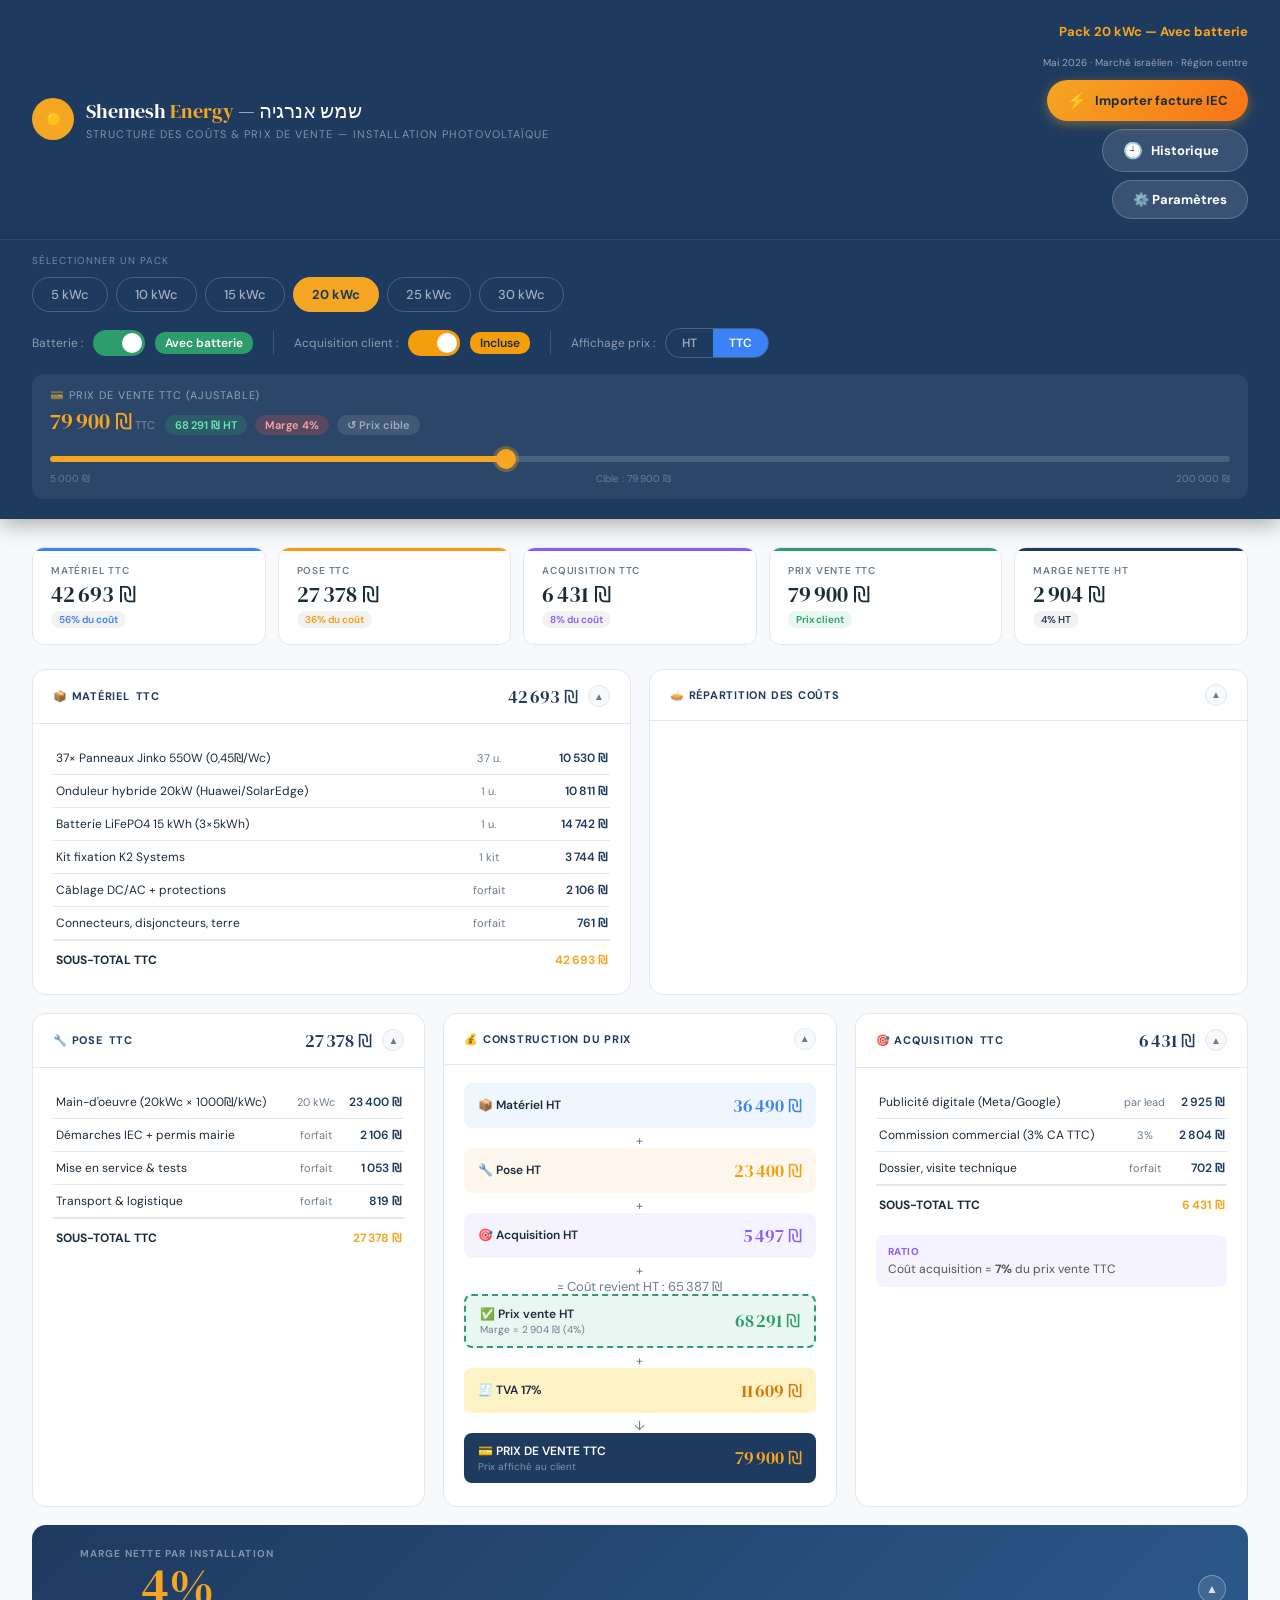
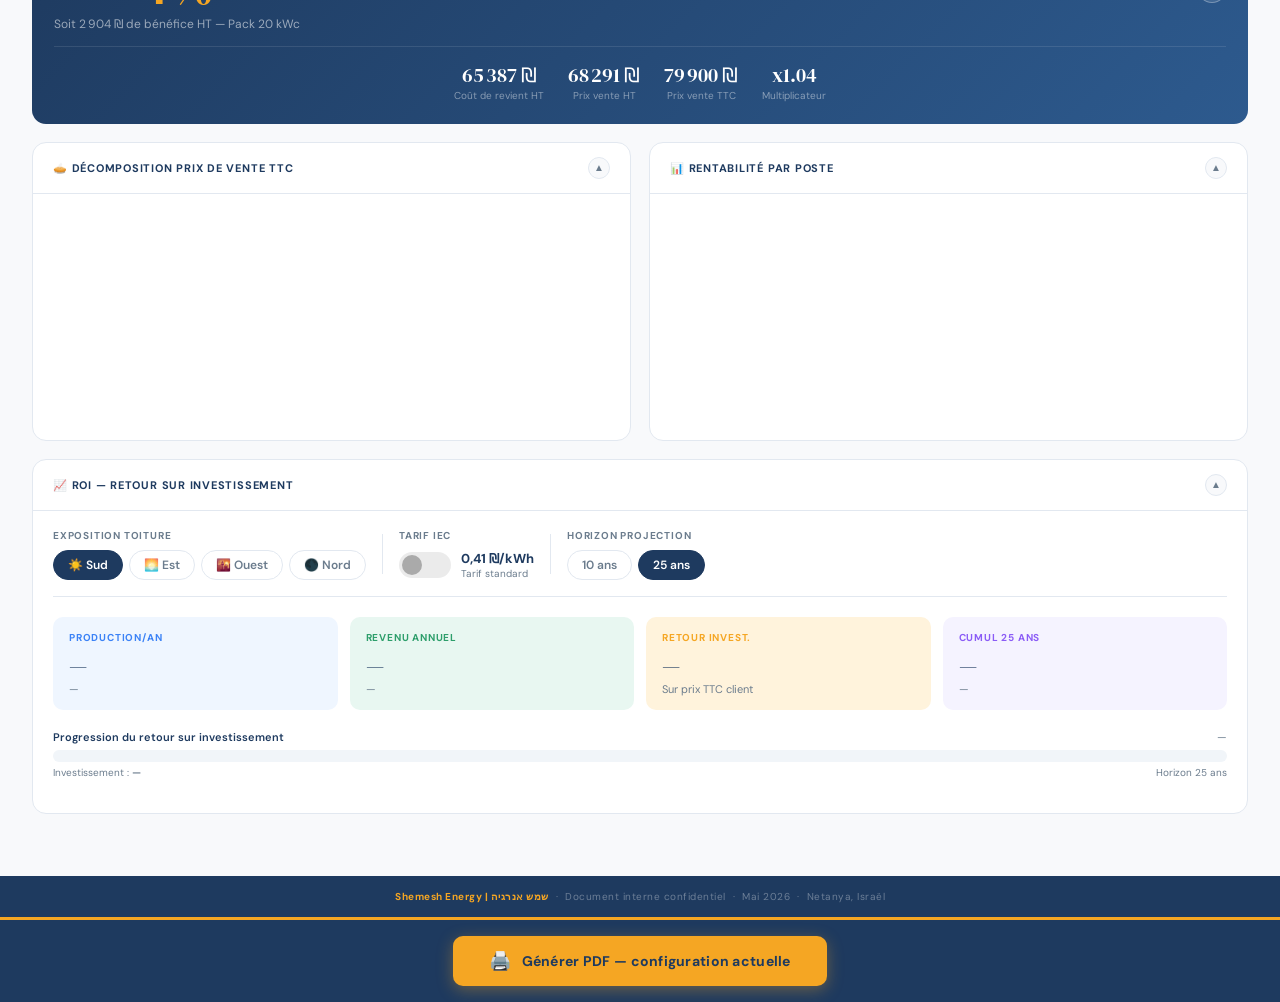
==== commit bd90832f: "Add files via upload" ====
--- a/index.html
+++ b/index.html
@@ -674,6 +674,9 @@
     <button class="btn-facture" onclick="openModal()">
       <span class="bficon">⚡</span> Importer facture IEC
     </button>
+    <button class="btn-facture" onclick="openModal('historique')" style="background:rgba(255,255,255,0.12);color:#fff;box-shadow:none;border:1.5px solid rgba(255,255,255,0.2)">
+      <span class="bficon">🕘</span> Historique <span id="hd-hist-count"></span>
+    </button>
     <button class="btn-facture" onclick="openSettings()" style="background:rgba(255,255,255,0.12);color:#fff;box-shadow:none;border:1.5px solid rgba(255,255,255,0.2)">
       ⚙️ Paramètres
     </button>
@@ -1189,6 +1192,8 @@
   const n=loadHistory().length;
   const b=document.getElementById('hist-count');
   if(b) b.textContent=n>0?'('+n+')':'';
+  const hb=document.getElementById('hd-hist-count');
+  if(hb) hb.textContent=n>0?'('+n+')':'';
 }
 
 function addToHistory(result, filename){
@@ -1337,10 +1342,11 @@
   renderHistoryList();
 }
 
-function openModal(){
+function openModal(startTab){
   document.getElementById('iec-modal').classList.add('open');
   document.body.style.overflow='hidden';
   updateHistBadge();
+  switchIecTab(startTab==='historique'?'historique':'analyse');
 }
 
 function closeModal(){
@@ -2000,6 +2006,7 @@
 initSlider();
 render();
 updateSettingsBadge();
+updateHistBadge();
 </script>
 </body>
 </html>
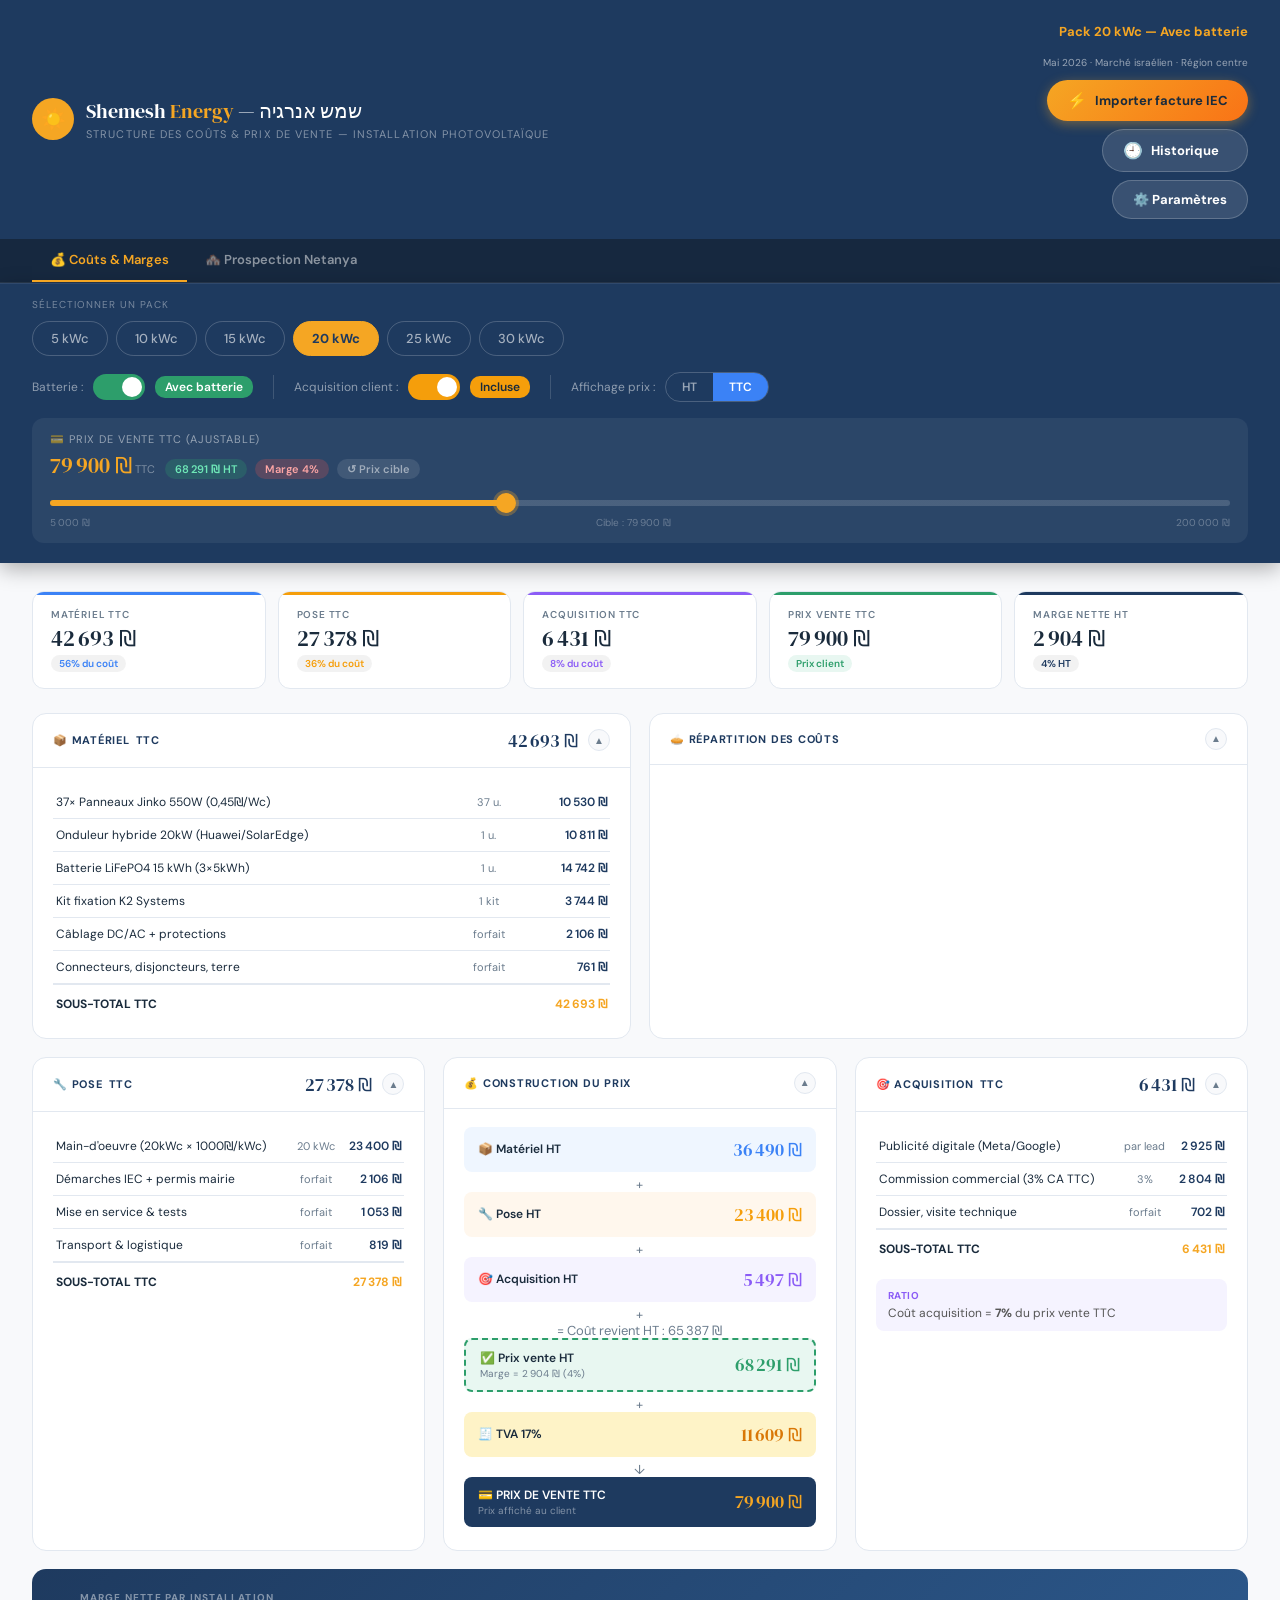
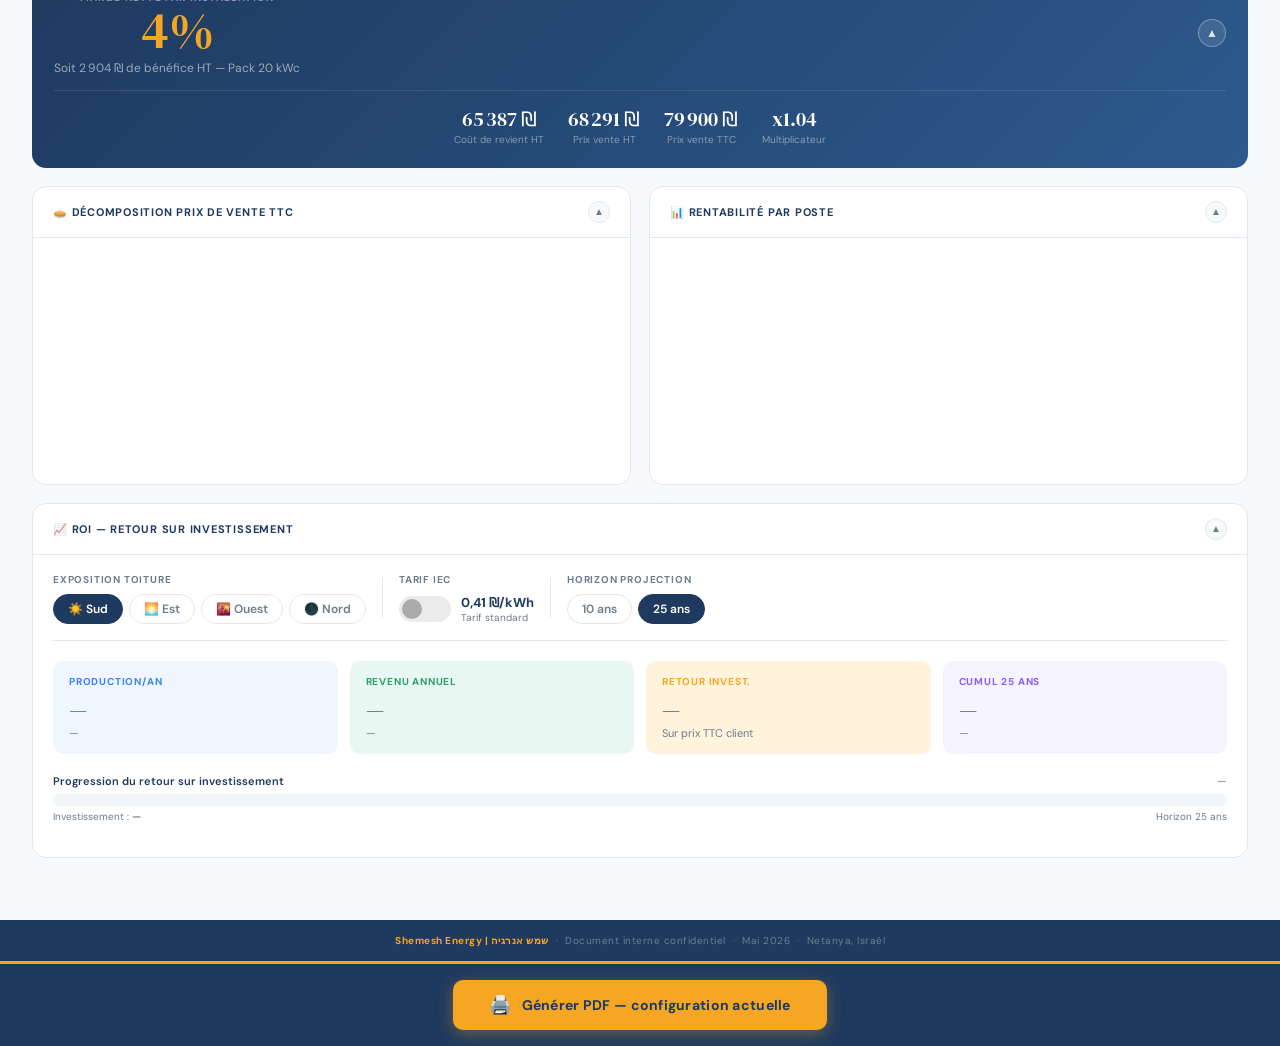
==== commit ab523bb7: "Add files via upload" ====
--- a/index.html
+++ b/index.html
@@ -5,6 +5,7 @@
 <meta name="viewport" content="width=device-width, initial-scale=1.0">
 <title>Shemesh Energy — Structure des Coûts</title>
 <script src="https://cdnjs.cloudflare.com/ajax/libs/Chart.js/4.4.1/chart.umd.min.js"></script>
+<script src="iec-analyzer.js"></script>
 <style>
   @import url('https://fonts.googleapis.com/css2?family=DM+Serif+Display:ital@0;1&family=DM+Sans:wght@300;400;500;600;700&display=swap');
   :root {
@@ -27,6 +28,12 @@
   .brand-sub{color:rgba(255,255,255,0.45);font-size:11px;text-transform:uppercase;letter-spacing:.1em;margin-top:2px}
   .header-meta{text-align:right;color:rgba(255,255,255,0.55);font-size:11px;line-height:1.9;display:flex;flex-direction:column;align-items:flex-end;gap:8px}
   .header-meta strong{color:var(--sun);font-size:13px}
+
+  /* NAVIGATION ENTRE OUTILS */
+  .app-nav{background:#16283F;display:flex;gap:0;padding:0 32px;border-bottom:1px solid rgba(255,255,255,0.08)}
+  .app-nav-link{color:rgba(255,255,255,0.5);text-decoration:none;font-family:'DM Sans',sans-serif;font-size:13px;font-weight:600;padding:12px 18px;border-bottom:2px solid transparent;transition:all .2s}
+  .app-nav-link:hover{color:#fff}
+  .app-nav-link.active{color:var(--sun);border-bottom-color:var(--sun)}
 
   /* BOUTON FACTURE */
   .btn-facture{
@@ -683,6 +690,11 @@
   </div>
 </div>
 
+<div class="app-nav">
+  <a href="index.html" class="app-nav-link active">💰 Coûts &amp; Marges</a>
+  <a href="prospection.html" class="app-nav-link">🏘️ Prospection Netanya</a>
+</div>
+
 <div class="selector-zone">
   <div class="selector-label">Sélectionner un pack</div>
   <div class="pack-row" id="pack-row"></div>
@@ -981,13 +993,8 @@
 
 // ═══════════════════════════════════════════════════════
 // GESTION CLÉ API & PARAMÈTRES
+// (getApiKey, getModel, LS_KEY, LS_SETTINGS fournis par iec-analyzer.js)
 // ═══════════════════════════════════════════════════════
-const LS_KEY='shemesh_anthropic_key';
-const LS_SETTINGS='shemesh_settings';
-
-function getApiKey(){
-  return (localStorage.getItem(LS_KEY)||'').trim();
-}
 
 function loadSettings(){
   try{
@@ -1014,24 +1021,16 @@
   if(fb){fb.textContent='✓ Sauvegardé';setTimeout(()=>fb.textContent='',2000);}
 }
 
-function getModel(){
-  const OLD_MODELS={'claude-sonnet-4-6':'claude-sonnet-5','claude-opus-4-6':'claude-opus-5'};
-  try{
-    const s=JSON.parse(localStorage.getItem(LS_SETTINGS)||'{}');
-    const m=s.model||'claude-sonnet-5';
-    return OLD_MODELS[m]||m;
-  }catch(e){return 'claude-sonnet-5';}
-}
-
 function saveApiKey(){
   const val=document.getElementById('api-key-input').value.trim();
   if(!val){showApiFeedback('⚠️ Saisis une clé avant de sauvegarder','#E05252');return;}
   if(!val.startsWith('sk-ant-')){showApiFeedback('⚠️ Format invalide — doit commencer par sk-ant-','#E05252');return;}
-  localStorage.setItem(LS_KEY,val);
+  saveApiKeyRaw(val);
   updateKeyStatus();
   showApiFeedback('✅ Clé sauvegardée avec succès','#2D9E6B');
   updateSettingsBadge();
 }
+
 
 function showApiFeedback(msg,color){
   const fb=document.getElementById('api-save-feedback');
@@ -1175,18 +1174,9 @@
 
 // ═══════════════════════════════════════════════════════
 // HISTORIQUE DES FACTURES ANALYSÉES
+// (loadHistory, saveHistoryArr, addToHistory, formatHistDate fournis par iec-analyzer.js)
 // ═══════════════════════════════════════════════════════
-const HISTORY_KEY='shemesh_iec_history';
-
-function loadHistory(){
-  try{ return JSON.parse(localStorage.getItem(HISTORY_KEY)||'[]'); }
-  catch(e){ return []; }
-}
-
-function saveHistoryArr(arr){
-  try{ localStorage.setItem(HISTORY_KEY, JSON.stringify(arr)); }catch(e){}
-  updateHistBadge();
-}
+const escHtml = escHtmlIEC;
 
 function updateHistBadge(){
   const n=loadHistory().length;
@@ -1194,25 +1184,6 @@
   if(b) b.textContent=n>0?'('+n+')':'';
   const hb=document.getElementById('hd-hist-count');
   if(hb) hb.textContent=n>0?'('+n+')':'';
-}
-
-function addToHistory(result, filename){
-  const arr=loadHistory();
-  arr.unshift({
-    id:Date.now().toString(36)+Math.random().toString(36).slice(2,7),
-    date:new Date().toISOString(),
-    filename:filename||'',
-    result:result
-  });
-  if(arr.length>200) arr.length=200;
-  saveHistoryArr(arr);
-}
-
-function formatHistDate(iso){
-  try{
-    const d=new Date(iso);
-    return d.toLocaleDateString('fr-FR',{day:'2-digit',month:'short',year:'numeric'})+' à '+d.toLocaleTimeString('fr-FR',{hour:'2-digit',minute:'2-digit'});
-  }catch(e){ return iso; }
 }
 
 function renderHistoryList(){
@@ -1322,10 +1293,6 @@
   });
 }
 
-function escHtml(s){
-  return String(s).replace(/[&<>"']/g,c=>({'&':'&amp;','<':'&lt;','>':'&gt;','"':'&quot;',"'":'&#39;'}[c]));
-}
-
 function openHistoryItem(id){
   const arr=loadHistory();
   const item=arr.find(i=>i.id===id);
@@ -1339,6 +1306,7 @@
   if(!confirm('Supprimer cette analyse de l\'historique ?')) return;
   const arr=loadHistory().filter(i=>i.id!==id);
   saveHistoryArr(arr);
+  updateHistBadge();
   renderHistoryList();
 }
 
@@ -1408,45 +1376,7 @@
   if(f){const dt=new DataTransfer();dt.items.add(f);document.getElementById('file-input').files=dt.files;onFileSelected({target:{files:[f]}});}
 });
 
-const SYSTEM_PROMPT = `Tu es un expert en installation solaire pour Shemesh Energy (Netanya, Israël).
-Analyse cette facture IEC (חברת החשמל לישראל) et retourne UNIQUEMENT un JSON valide, sans aucun texte avant ou après, sans backticks.
-
-Le JSON doit avoir exactement cette structure :
-{
-  "client": "Nom du client",
-  "adresse": "Adresse",
-  "consomation_annuelle_kwh": 30000,
-  "consomation_mensuelle_kwh": 2500,
-  "montant_facture": "6 125 ₪",
-  "periode_jours": 59,
-  "connexion_kva": "17.32 KVA",
-  "amperage": "3×25A",
-  "phase": "triphasé",
-  "tarif": "Marom",
-  "pack_recommande_kwc": 20,
-  "pack_nom": "Gold 20 kWc",
-  "pack_prix_ttc": 79900,
-  "production_annuelle_kwh": 35000,
-  "economie_annuelle_nis": 14350,
-  "roi_ans": 5.6,
-  "score_lead": 88,
-  "justification": "Consommation très élevée, connexion triphasée, tarif Marom",
-  "whatsapp_hebrew": "שלום [שם], ראינו את החשבון שלכם..."
-}
-
-Packs disponibles : 5 kWc (18 900₪), 10 kWc (35 900₪), 15 kWc (54 900₪), 20 kWc (79 900₪), 25 kWc (99 900₪), 30 kWc (119 900₪).
-Irradiation Netanya : 1 750 kWh/kWc/an. TVA israélienne : 17%.
-Choisir le pack qui offre le meilleur ROI sans sur-dimensionner (max 85% autoconsommation).
-Le message WhatsApp doit être en hébreu, personnel, percutant, mentionner le montant de la facture et les économies estimées.`;
-
-const LOADER_STEPS = [
-  'Lecture de la facture…',
-  'Extraction des données de consommation…',
-  'Identification du type de connexion…',
-  'Calcul du pack optimal…',
-  'Génération du message WhatsApp…',
-  'Finalisation du rapport…'
-];
+// (IEC_SYSTEM_PROMPT, IEC_LOADER_STEPS, analyserFactureIEC fournis par iec-analyzer.js)
 
 async function analyserFacture(){
   if(!uploadedBase64) return;
@@ -1468,70 +1398,17 @@
   let stepIdx=0;
   const stepEl=document.getElementById('loader-steps');
   const stepInterval=setInterval(()=>{
-    stepEl.textContent=LOADER_STEPS[stepIdx%LOADER_STEPS.length];
+    stepEl.textContent=IEC_LOADER_STEPS[stepIdx%IEC_LOADER_STEPS.length];
     stepIdx++;
   },1800);
 
   try {
-    const isImage=uploadedType.startsWith('image/');
-    const contentBlock=isImage
-      ?{type:'image',source:{type:'base64',media_type:uploadedType,data:uploadedBase64}}
-      :{type:'document',source:{type:'base64',media_type:'application/pdf',data:uploadedBase64}};
-
-    const apiKey = localStorage.getItem(LS_KEY);
-    const cleanKey = apiKey ? apiKey.trim() : '';
-    console.log('Clé lue:', cleanKey ? cleanKey.substring(0,16)+'…' : 'VIDE');
-
-    const response=await fetch('https://api.anthropic.com/v1/messages',{
-      method:'POST',
-      headers:{
-        'Content-Type':'application/json',
-        'x-api-key': cleanKey,
-        'anthropic-version':'2023-06-01',
-        'anthropic-dangerous-direct-browser-access':'true'
-      },
-      body:JSON.stringify({
-        model:getModel(),
-        max_tokens:4096,
-        system:SYSTEM_PROMPT,
-        messages:[{
-          role:'user',
-          content:[
-            contentBlock,
-            {type:'text',text:'Analyse cette facture IEC et retourne le JSON demandé.'}
-          ]
-        }]
-      })
-    });
-
+    const result = await analyserFactureIEC(uploadedBase64, uploadedType);
     clearInterval(stepInterval);
-
-    if(!response.ok){
-      const err=await response.json();
-      console.error('API error:', err);
-      throw new Error(err.error?.message||'Erreur '+response.status);
-    }
-
-    const data=await response.json();
-    const rawText=data.content.filter(b=>b.type==='text').map(b=>b.text).join('');
-    
-    // Parse JSON
-    let result;
-    try {
-      let cleaned=rawText.replace(/```json|```/g,'').trim();
-      const firstBrace=cleaned.indexOf('{');
-      const lastBrace=cleaned.lastIndexOf('}');
-      if(firstBrace!==-1 && lastBrace!==-1 && lastBrace>firstBrace){
-        cleaned=cleaned.substring(firstBrace,lastBrace+1);
-      }
-      result=JSON.parse(cleaned);
-    } catch(e){
-      console.error('JSON parse error:', e, '\nRaw text:', rawText);
-      throw new Error('Format de réponse invalide — réessaye (voir console pour détails)');
-    }
 
     lastIECResult=result;
     addToHistory(result, uploadedFile?uploadedFile.name:'');
+    updateHistBadge();
     afficherResultat(result);
 
   } catch(err) {
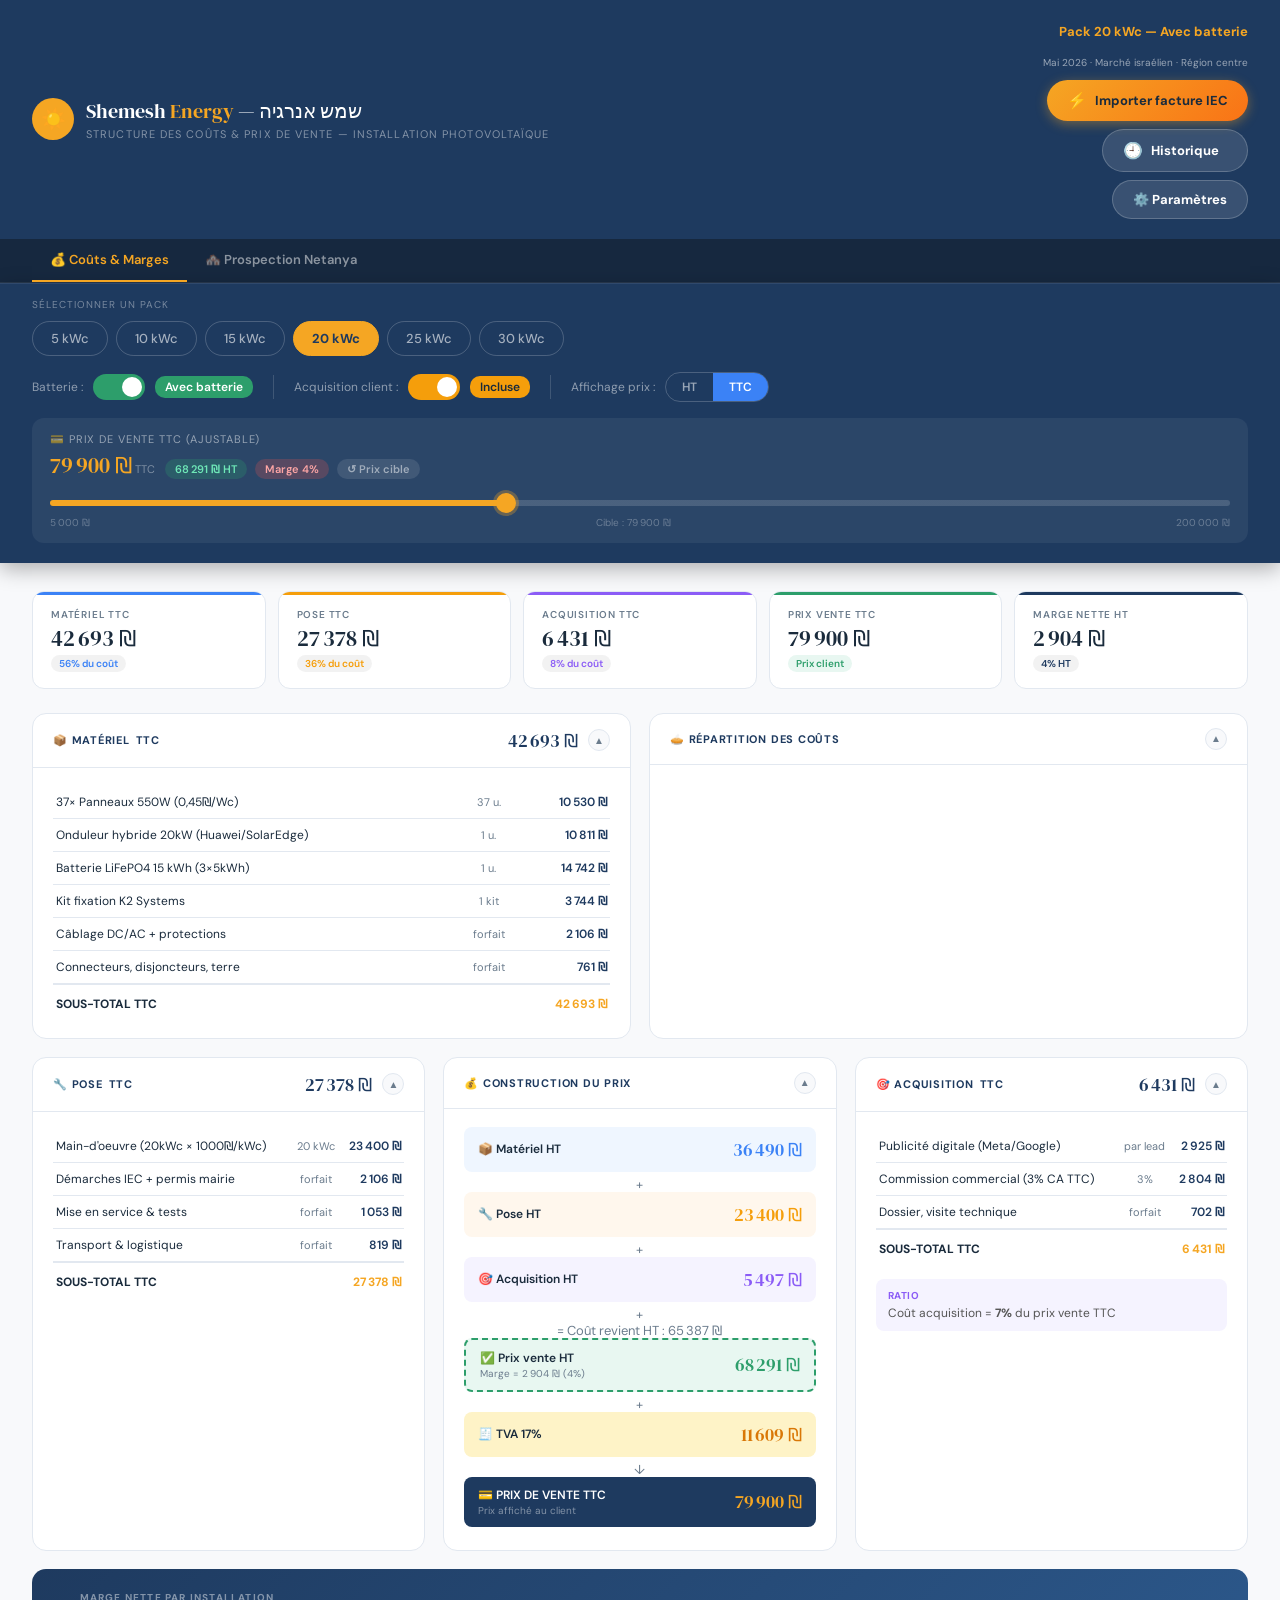
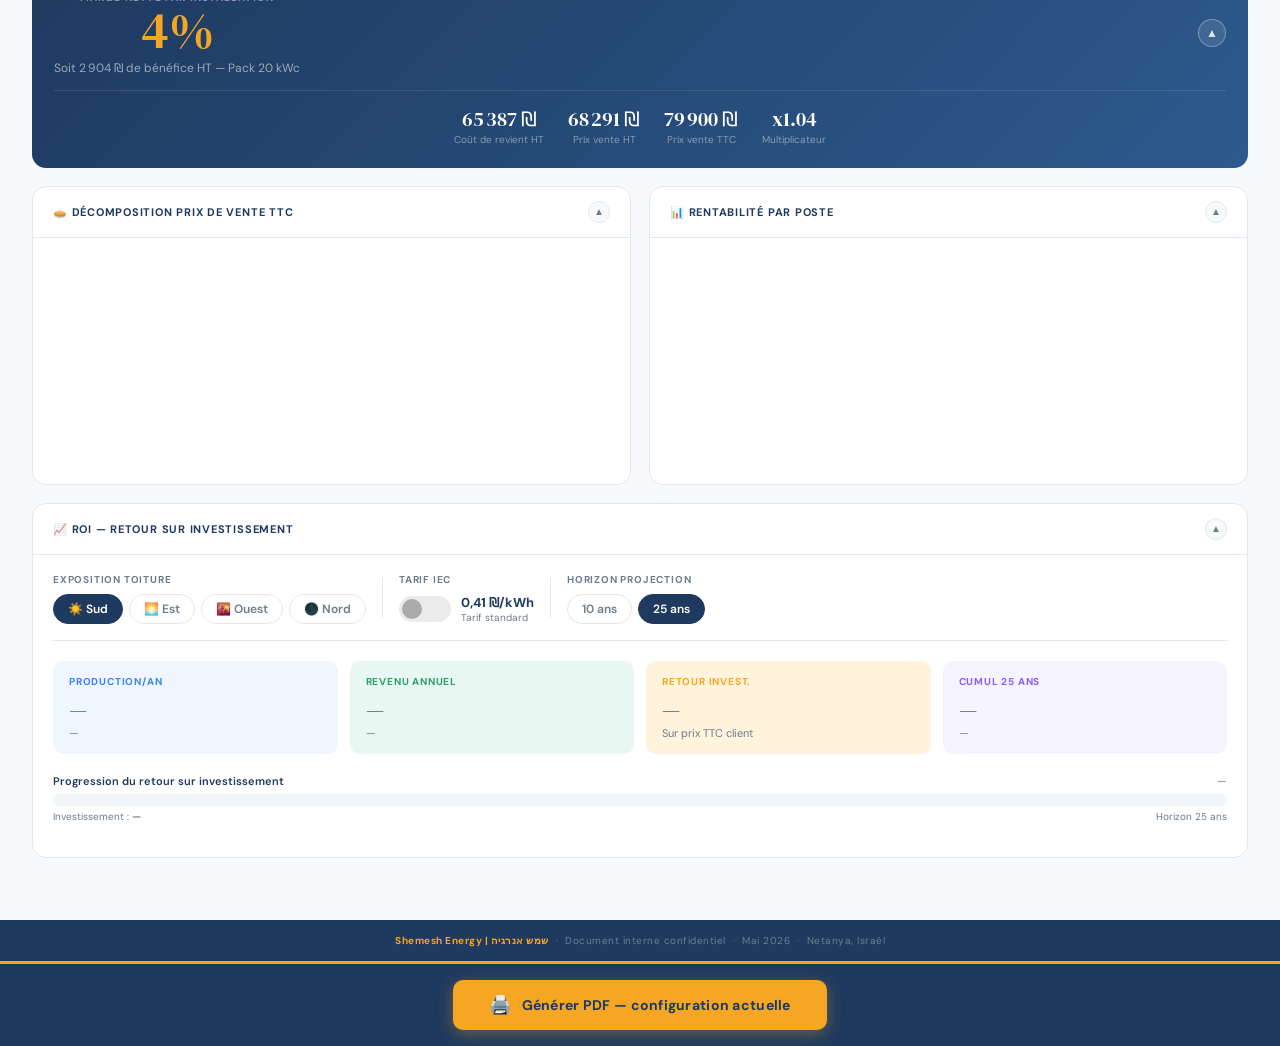
==== commit cd50e0db: "Add files via upload" ====
--- a/index.html
+++ b/index.html
@@ -598,7 +598,20 @@
             <label class="s-label">TVA (%)</label>
             <input class="s-input" id="s-tva" placeholder="17" type="number" oninput="autoSaveSettings()">
           </div>
-        </div>
+          <div>
+            <label class="s-label">Puissance d'un panneau (W)</label>
+            <input class="s-input" id="s-watt" placeholder="400" type="number" oninput="autoSaveSettings()">
+          </div>
+          <div>
+            <label class="s-label">Surface d'un panneau (m²)</label>
+            <input class="s-input" id="s-surfpan" placeholder="2.28" type="number" step="0.01" oninput="autoSaveSettings()">
+          </div>
+          <div>
+            <label class="s-label">Prix panneau (₪/Wc)</label>
+            <input class="s-input" id="s-prixwc" placeholder="0.45" type="number" step="0.01" oninput="autoSaveSettings()">
+          </div>
+        </div>
+        <div style="font-size:11px;color:#98A2B3;margin-top:-4px">Pilote le descriptif matériel ci-dessus <strong>et</strong> le recalcul des 707 maisons de l'onglet Prospection. Repères : 550 W ≈ 2,28 m² · 630 W ≈ 2,58 m².</div>
         <div>
           <label class="s-label">Notes / Mentions légales (PDF, devis)</label>
           <textarea class="s-input" id="s-notes" rows="3" placeholder="Garantie 25 ans panneaux · Garantie 10 ans pose · RCS Netanya …" style="resize:vertical" oninput="autoSaveSettings()"></textarea>
@@ -999,7 +1012,7 @@
 function loadSettings(){
   try{
     const s=JSON.parse(localStorage.getItem(LS_SETTINGS)||'{}');
-    const fields=['nom','siret','adresse','ville','tel','email','web','tva','notes','model','budget'];
+    const fields=['nom','siret','adresse','ville','tel','email','web','tva','notes','model','budget','watt','surfpan','prixwc'];
     fields.forEach(f=>{
       const el=document.getElementById('s-'+f);
       if(el&&s[f]!==undefined) el.value=s[f];
@@ -1012,13 +1025,15 @@
 
 function autoSaveSettings(){
   const s={};
-  ['nom','siret','adresse','ville','tel','email','web','tva','notes','model','budget'].forEach(f=>{
+  ['nom','siret','adresse','ville','tel','email','web','tva','notes','model','budget','watt','surfpan','prixwc'].forEach(f=>{
     const el=document.getElementById('s-'+f);
     if(el) s[f]=el.value;
   });
   localStorage.setItem(LS_SETTINGS,JSON.stringify(s));
   const fb=document.getElementById('s-save-feedback');
   if(fb){fb.textContent='✓ Sauvegardé';setTimeout(()=>fb.textContent='',2000);}
+  // les specs panneaux changent le descriptif matériel : on rafraîchit
+  try{ render(); }catch(e){}
 }
 
 function saveApiKey(){
@@ -1753,10 +1768,11 @@
 function render(){
   const k=kwc,wb=withBat,sa=showAcq;
 
-  const panneaux=Math.round(k*1000*PRIX_WC);
-  const nP=Math.ceil(k*1000/550);
+  const pWatt=getPanelWatt(), pPrix=getPanelPriceWc();
+  const panneaux=Math.round(k*1000*pPrix);
+  const nP=Math.ceil(k*1000/pWatt);
   const matRows=[
-    {l:`${nP}× Panneaux Jinko 550W (0,45₪/Wc)`,q:`${nP} u.`,v:panneaux},
+    {l:`${nP}× Panneaux ${pWatt}W (${pPrix.toString().replace('.',',')}₪/Wc)`,q:`${nP} u.`,v:panneaux},
     {l:`Onduleur hybride ${k}kW (Huawei/SolarEdge)`,q:'1 u.',v:ONDULEUR[k]},
     ...(wb?[{l:`Batterie LiFePO4 ${BAT_DESC[k]}`,q:'1 u.',v:BAT_PRIX[k]}]:[]),
     {l:'Kit fixation K2 Systems',q:'1 kit',v:FIXATION[k]},
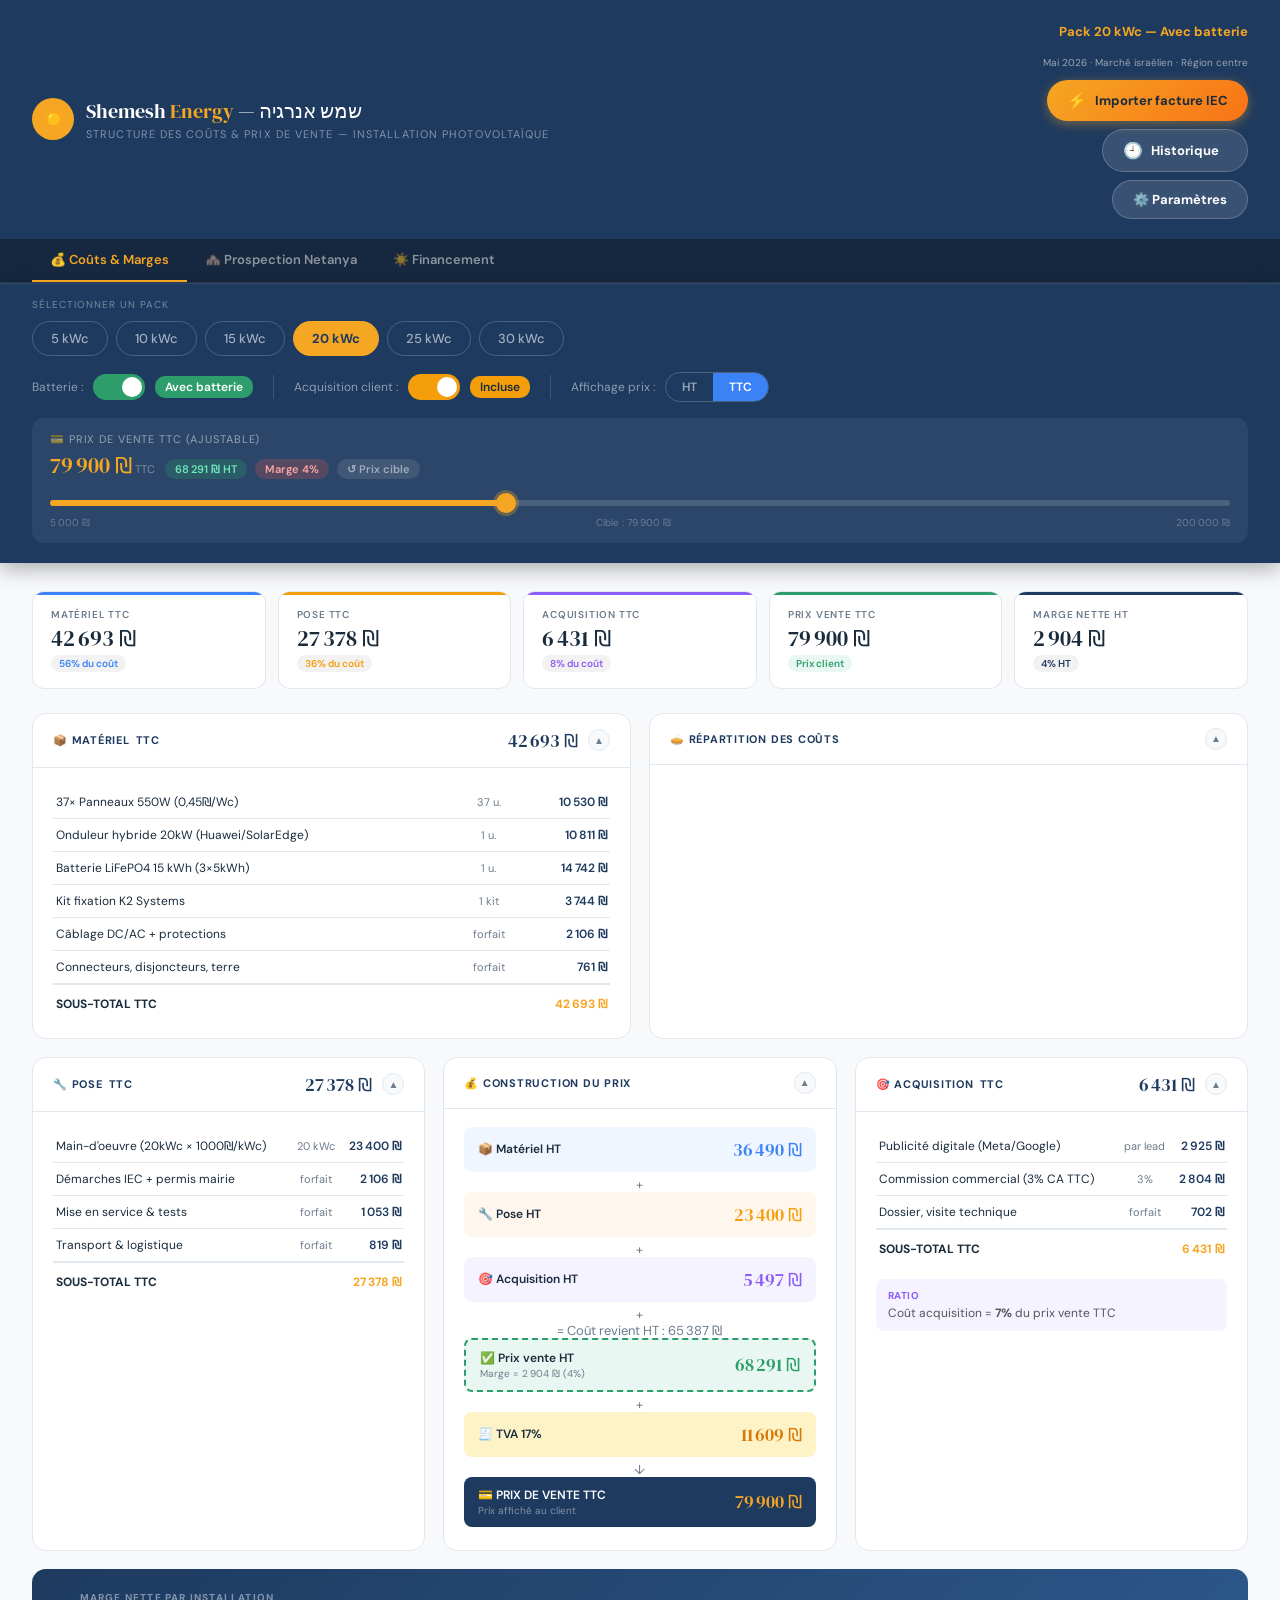
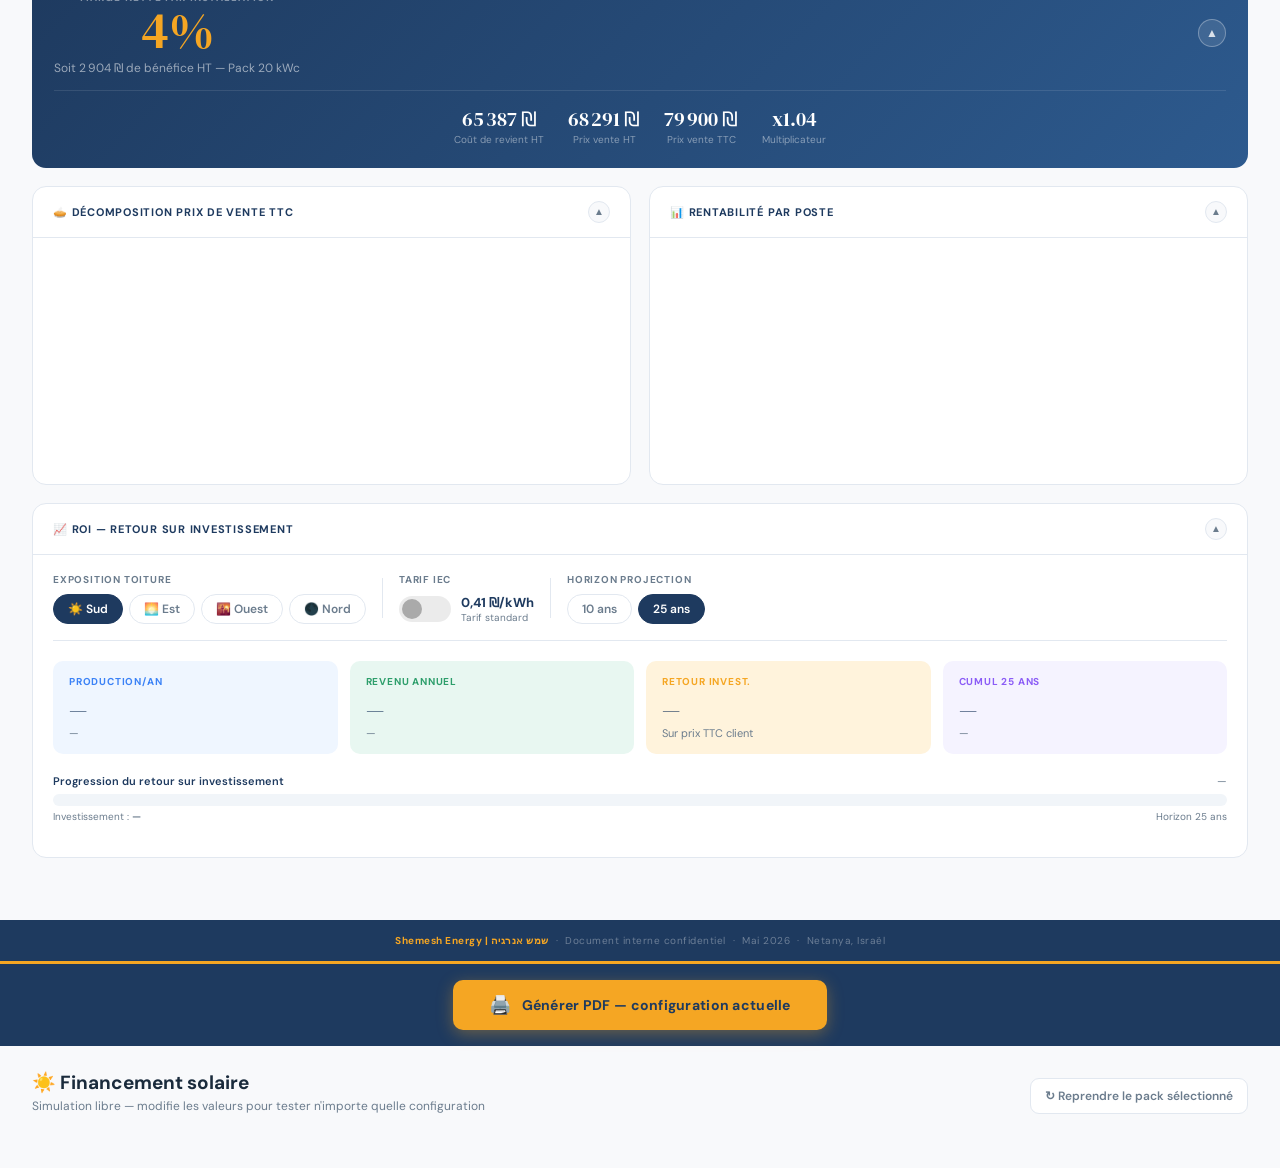
==== commit 6384d911: "Add files via upload" ====
--- a/index.html
+++ b/index.html
@@ -6,6 +6,8 @@
 <title>Shemesh Energy — Structure des Coûts</title>
 <script src="https://cdnjs.cloudflare.com/ajax/libs/Chart.js/4.4.1/chart.umd.min.js"></script>
 <script src="iec-analyzer.js"></script>
+<script src="financement.js"></script>
+<link rel="stylesheet" href="financement.css">
 <style>
   @import url('https://fonts.googleapis.com/css2?family=DM+Serif+Display:ital@0;1&family=DM+Sans:wght@300;400;500;600;700&display=swap');
   :root {
@@ -28,6 +30,16 @@
   .brand-sub{color:rgba(255,255,255,0.45);font-size:11px;text-transform:uppercase;letter-spacing:.1em;margin-top:2px}
   .header-meta{text-align:right;color:rgba(255,255,255,0.55);font-size:11px;line-height:1.9;display:flex;flex-direction:column;align-items:flex-end;gap:8px}
   .header-meta strong{color:var(--sun);font-size:13px}
+
+  /* SECTION FINANCEMENT */
+  .fin-section{padding:24px 32px 40px;}
+  .fin-section-head{display:flex;justify-content:space-between;align-items:flex-end;gap:14px;flex-wrap:wrap;margin-bottom:14px;}
+  .fin-section-head h2{font-size:19px;font-weight:700;color:var(--text);}
+  .fin-section-head p{font-size:12px;color:var(--muted);margin-top:3px;}
+  .fin-sync{background:#fff;border:1px solid var(--border);border-radius:9px;padding:9px 14px;
+    font-family:inherit;font-size:12px;font-weight:600;color:var(--muted);cursor:pointer;white-space:nowrap;}
+  .fin-sync:hover{border-color:var(--sun);color:var(--navy);}
+  @media(max-width:600px){.fin-section{padding:18px 16px 32px;}}
 
   /* NAVIGATION ENTRE OUTILS */
   .app-nav{background:#16283F;display:flex;gap:0;padding:0 32px;border-bottom:1px solid rgba(255,255,255,0.08)}
@@ -558,6 +570,7 @@
     <!-- ONGLETS -->
     <div style="display:flex;background:#fff;border-bottom:1px solid var(--border);padding:0 24px">
       <button class="stab active" id="stab-profil" onclick="switchStab('profil')">🏢 Société</button>
+      <button class="stab" id="stab-tarifs" onclick="switchStab('tarifs')">💰 Tarifs</button>
       <button class="stab" id="stab-api" onclick="switchStab('api')">✨ IA &amp; API <span id="stab-api-badge"></span></button>
     </div>
 
@@ -620,6 +633,31 @@
       </div>
 
       <!-- ══ PANEL IA & API ══ -->
+      <!-- ══ PANEL TARIFS ══ -->
+      <div id="spanel-tarifs" style="display:none">
+        <div class="s-grid" style="margin-bottom:14px">
+          <div>
+            <label class="s-label">Pack à modifier</label>
+            <select class="s-input" id="t-pack" onchange="renderTarifs()" style="cursor:pointer">
+              <option value="5">5 kWc</option><option value="10">10 kWc</option>
+              <option value="15">15 kWc</option><option value="20" selected>20 kWc</option>
+              <option value="25">25 kWc</option><option value="30">30 kWc</option>
+            </select>
+          </div>
+          <div>
+            <label class="s-label">&nbsp;</label>
+            <button class="s-input" onclick="resetTarifs()" style="cursor:pointer;text-align:center;background:#FEF3F2;color:#E05252;border-color:#FDA29B;font-weight:600">↺ Rétablir les tarifs d'origine</button>
+          </div>
+        </div>
+        <div id="tarifs-body"></div>
+
+        <div class="s-label" style="margin:20px 0 8px;font-size:13px;color:#16283F">☀️ Financement solaire</div>
+        <div class="s-grid" id="fin-settings-grid"></div>
+        <div style="font-size:11px;color:#98A2B3;margin-top:10px">Pilote le module de financement dans les fiches clients et la vue Financement. Laisse vide pour garder la valeur d'origine.</div>
+
+        <div class="s-save-feedback" id="t-save-feedback"></div>
+      </div>
+
       <div id="spanel-api" style="display:none">
 
         <!-- Bandeau sécurité -->
@@ -706,6 +744,7 @@
 <div class="app-nav">
   <a href="index.html" class="app-nav-link active">💰 Coûts &amp; Marges</a>
   <a href="prospection.html" class="app-nav-link">🏘️ Prospection Netanya</a>
+  <a href="#financement" class="app-nav-link" onclick="scrollToFin();return false;">☀️ Financement</a>
 </div>
 
 <div class="selector-zone">
@@ -963,9 +1002,44 @@
     <span class="fab-icon">🖨️</span> Générer PDF — configuration actuelle
   </button>
 </div>
+<div class="fin-section" id="financement">
+  <div class="fin-section-head">
+    <div>
+      <h2>☀️ Financement solaire</h2>
+      <p>Simulation libre — modifie les valeurs pour tester n'importe quelle configuration</p>
+    </div>
+    <button class="fin-sync" onclick="finFromPack()">↻ Reprendre le pack sélectionné</button>
+  </div>
+  <div id="fin-global"></div>
+</div>
+
 </div><!-- /scroll-zone -->
 
 <script>
+// ═══════════════════════════════════════════════════════
+// FILET DE SÉCURITÉ
+// Si iec-analyzer.js n'est pas chargé (aperçu du fichier seul),
+// on fournit des valeurs de repli pour que la page reste utilisable.
+// ═══════════════════════════════════════════════════════
+if(typeof escHtmlIEC!=='function'){
+  globalThis.escHtmlIEC=function(s){return String(s).replace(/[&<>"']/g,c=>({'&':'&amp;','<':'&lt;','>':'&gt;','"':'&quot;',"'":'&#39;'}[c]));};
+}
+if(typeof getPanelWatt!=='function'){ globalThis.getPanelWatt=function(){return 550;}; }
+if(typeof getPanelArea!=='function'){ globalThis.getPanelArea=function(){return 2.28;}; }
+if(typeof getPanelPriceWc!=='function'){ globalThis.getPanelPriceWc=function(){return 0.45;}; }
+if(typeof getApiKey!=='function'){ globalThis.getApiKey=function(){return '';}; }
+if(typeof saveApiKeyRaw!=='function'){ globalThis.saveApiKeyRaw=function(){}; }
+if(typeof getModel!=='function'){ globalThis.getModel=function(){return 'claude-sonnet-5';}; }
+if(typeof loadHistory!=='function'){ globalThis.loadHistory=function(){return [];}; }
+if(typeof saveHistoryArr!=='function'){ globalThis.saveHistoryArr=function(){}; }
+if(typeof addToHistory!=='function'){ globalThis.addToHistory=function(){}; }
+if(typeof deleteHistoryItem!=='function'){ globalThis.deleteHistoryItem=function(){}; }
+if(typeof formatHistDate!=='function'){ globalThis.formatHistDate=function(s){return s;}; }
+if(typeof analyserFactureIEC!=='function'){ globalThis.analyserFactureIEC=function(){throw new Error('Module iec-analyzer.js non chargé');}; }
+if(typeof IEC_LOADER_STEPS==='undefined'){ globalThis.IEC_LOADER_STEPS=['Analyse…']; }
+if(typeof LS_SETTINGS==='undefined'){ globalThis.LS_SETTINGS='shemesh_settings'; }
+if(typeof LS_KEY==='undefined'){ globalThis.LS_KEY='shemesh_anthropic_key'; }
+
 // ═══════════════════════════════════════════════════════
 // DONNÉES PACKS
 // ═══════════════════════════════════════════════════════
@@ -983,6 +1057,153 @@
 const IEC      = {5:900,10:1300,15:1600,20:1800,25:2100,30:2400};
 const MES      = {5:400,10:600,15:750,20:900,25:1100,30:1200};
 const TRANSPORT= {5:300,10:450,15:600,20:700,25:850,30:1000};
+
+// ═══════════════════════════════════════════════════════
+// TARIFS PERSONNALISÉS (onglet Paramètres → 💰 Tarifs)
+// Un tarif vide = valeur d'origine ci-dessus
+// ═══════════════════════════════════════════════════════
+const TARIFS_KEY='shemesh_tarifs';
+
+const TARIF_DEFS=[
+  {grp:'📦 Matériel', items:[
+    {k:'onduleur', lbl:'Onduleur hybride', src:()=>ONDULEUR},
+    {k:'batterie', lbl:'Batterie LiFePO4', src:()=>BAT_PRIX},
+    {k:'fixation', lbl:'Kit fixation', src:()=>FIXATION},
+    {k:'cablage',  lbl:'Câblage DC/AC + protections', src:()=>CABLAGE},
+    {k:'connect',  lbl:'Connecteurs, disjoncteurs, terre', src:()=>CONNECT}
+  ]},
+  {grp:'🔧 Pose', items:[
+    {k:'iec',       lbl:'Démarches IEC + permis mairie', src:()=>IEC},
+    {k:'mes',       lbl:'Mise en service & tests', src:()=>MES},
+    {k:'transport', lbl:'Transport & logistique', src:()=>TRANSPORT}
+  ]}
+];
+
+// Tarifs globaux (indépendants du pack)
+const TARIF_GLOBALS=[
+  {k:'pose_bat',  lbl:"Main-d'oeuvre avec batterie (₪/kWc)", def:()=>POSE_BAT},
+  {k:'pose_sans', lbl:"Main-d'oeuvre sans batterie (₪/kWc)", def:()=>POSE_SANS}
+];
+
+function loadTarifs(){
+  try{ return JSON.parse(localStorage.getItem(TARIFS_KEY)||'{}'); }catch(e){ return {}; }
+}
+function saveTarifs(o){
+  try{ localStorage.setItem(TARIFS_KEY, JSON.stringify(o)); }catch(e){}
+}
+
+// Valeur effective d'un tarif lié à un pack
+function T(key, pack, defval){
+  const t=loadTarifs();
+  const v=t[pack+'_'+key];
+  return (v!==undefined && v!==null && v!=='') ? Number(v) : defval;
+}
+// Valeur effective d'un tarif global
+function TG(key, defval){
+  const t=loadTarifs();
+  const v=t['g_'+key];
+  return (v!==undefined && v!==null && v!=='') ? Number(v) : defval;
+}
+
+function setTarif(fullKey, raw){
+  const t=loadTarifs();
+  if(raw===''||raw===null||isNaN(Number(raw))) delete t[fullKey];
+  else t[fullKey]=Number(raw);
+  saveTarifs(t);
+  const fb=document.getElementById('t-save-feedback');
+  if(fb){fb.textContent='✓ Sauvegardé';setTimeout(()=>fb.textContent='',2000);}
+  try{ render(); }catch(e){}
+  renderTarifs();
+}
+
+function resetTarifs(){
+  if(!confirm("Rétablir tous les tarifs d'origine ? Tes prix personnalisés seront effacés.")) return;
+  saveTarifs({});
+  try{ render(); }catch(e){}
+  renderTarifs();
+}
+
+const FIN_FIELDS=[
+  {k:'taux_banque',   lbl:'Taux Bank Hapoalim (%)',      step:'0.01'},
+  {k:'marge_prime',   lbl:'Marge sur Prime (%)',          step:'0.01'},
+  {k:'tarif_cl_bas',  lbl:'Tarif classique 0-15 kW (₪)',  step:'0.0001'},
+  {k:'tarif_haut',    lbl:'Tarif 15-100 kW (₪)',          step:'0.0001'},
+  {k:'tarif_acc_bas', lbl:'Tarif accéléré 0-15 kW (₪)',   step:'0.0001'},
+  {k:'duree_min',     lbl:'Durée minimale (ans)',         step:'1'},
+  {k:'duree_max',     lbl:'Durée maximale (ans)',         step:'1'},
+  {k:'duree_defaut',  lbl:'Durée par défaut (ans)',       step:'1'}
+];
+
+function renderFinSettings(){
+  const box=document.getElementById('fin-settings-grid');
+  if(!box) return;
+  let s={};
+  try{ s=JSON.parse(localStorage.getItem(LS_SETTINGS)||'{}'); }catch(e){}
+  box.innerHTML=FIN_FIELDS.map(f=>{
+    const cur=s['fin_'+f.k];
+    const perso=(cur!==undefined&&cur!==null&&cur!=='');
+    const def=(typeof FIN_DEFAULTS!=='undefined')?FIN_DEFAULTS[f.k]:'';
+    return `<div>
+      <label class="s-label">${f.lbl} ${perso?'<span style="color:#E8640C">•</span>':''}</label>
+      <input class="s-input" type="number" step="${f.step}" value="${perso?cur:''}"
+        placeholder="${def} (origine)" onchange="setFinSetting('${f.k}',this.value)">
+    </div>`;
+  }).join('');
+}
+
+function setFinSetting(key, raw){
+  let s={};
+  try{ s=JSON.parse(localStorage.getItem(LS_SETTINGS)||'{}'); }catch(e){}
+  if(raw===''||raw===null||isNaN(Number(raw))) delete s['fin_'+key];
+  else s['fin_'+key]=Number(raw);
+  localStorage.setItem(LS_SETTINGS,JSON.stringify(s));
+  const fb=document.getElementById('t-save-feedback');
+  if(fb){fb.textContent='✓ Sauvegardé';setTimeout(()=>fb.textContent='',2000);}
+  renderFinSettings();
+  if(typeof finPaint==='function' && document.getElementById('fin-global')) finPaint('fin-global');
+}
+
+function renderTarifs(){
+  const box=document.getElementById('tarifs-body');
+  renderFinSettings();
+  if(!box) return;
+  const pack=parseInt(document.getElementById('t-pack').value,10);
+  const t=loadTarifs();
+  let html='';
+
+  TARIF_DEFS.forEach(g=>{
+    html+=`<div class="s-label" style="margin:16px 0 8px;font-size:13px;color:#16283F">${g.grp} — pack ${pack} kWc</div><div class="s-grid">`;
+    g.items.forEach(it=>{
+      const def=it.src()[pack];
+      const key=pack+'_'+it.k;
+      const cur=t[key];
+      const perso=(cur!==undefined&&cur!==null&&cur!=='');
+      html+=`<div>
+        <label class="s-label">${it.lbl} ${perso?'<span style="color:#E8640C">•</span>':''}</label>
+        <input class="s-input" type="number" value="${perso?cur:''}" placeholder="${def} (origine)"
+          onchange="setTarif('${key}',this.value)">
+      </div>`;
+    });
+    html+='</div>';
+  });
+
+  html+=`<div class="s-label" style="margin:16px 0 8px;font-size:13px;color:#16283F">🔧 Main-d'oeuvre — tous packs</div><div class="s-grid">`;
+  TARIF_GLOBALS.forEach(it=>{
+    const key='g_'+it.k;
+    const cur=t[key];
+    const perso=(cur!==undefined&&cur!==null&&cur!=='');
+    html+=`<div>
+      <label class="s-label">${it.lbl} ${perso?'<span style="color:#E8640C">•</span>':''}</label>
+      <input class="s-input" type="number" value="${perso?cur:''}" placeholder="${it.def()} (origine)"
+        onchange="setTarif('${key}',this.value)">
+    </div>`;
+  });
+  html+='</div>';
+
+  html+=`<div style="font-size:11px;color:#98A2B3;margin-top:14px">Laisse un champ vide pour garder le prix d'origine. Un point orange signale un tarif personnalisé. Les panneaux se règlent dans l'onglet 🏢 Société.</div>`;
+  box.innerHTML=html;
+}
+
 const DIGITAL  = {5:600,10:1200,15:1800,20:2500,25:3200,30:4000};
 const VISITE   = {5:250,10:350,15:500,20:600,25:700,30:900};
 const PRIX_TTC = {5:18900,10:35900,15:54900,20:79900,25:99900,30:119900};
@@ -1101,9 +1322,44 @@
   }
 }
 
+// ═══ FINANCEMENT ═══
+function estimProduction(k){ return Math.round(k*1500); }   // irradiation Netanya
+
+function finFromPack(){
+  // reprend le pack et le prix actuellement affichés dans Coûts & Marges
+  const k = (typeof kwc!=='undefined') ? kwc : 20;
+  let prixTTC = 0;
+  try{ prixTTC = (typeof prixVente!=='undefined' && prixVente) ? prixVente : 0; }catch(e){}
+  if(!prixTTC){
+    const el=document.getElementById('prix-vente-val');
+    if(el) prixTTC=parseFloat(String(el.textContent).replace(/[^\d]/g,''))||0;
+  }
+  if(!prixTTC) prixTTC = 90000;
+  finRenderModule('fin-global', {
+    kwc:k, prix:prixTTC, production:estimProduction(k),
+    pack_nom:'Pack '+k+' kWc'
+  }, {editable:true});
+}
+
+function scrollToFin(){
+  const el=document.getElementById('financement');
+  if(el) el.scrollIntoView({behavior:'smooth', block:'start'});
+}
+
+function initFinancement(){
+  if(typeof finRenderModule!=='function') return;
+  finRenderModule('fin-global', {
+    kwc:20, prix:90000, production:35000
+  }, {editable:true});
+}
+
 function switchStab(tab){
   document.getElementById('spanel-profil').style.display=tab==='profil'?'block':'none';
   document.getElementById('spanel-api').style.display=tab==='api'?'block':'none';
+  const tp=document.getElementById('spanel-tarifs');
+  if(tp){tp.style.display=tab==='tarifs'?'block':'none'; if(tab==='tarifs') renderTarifs();}
+  const tt=document.getElementById('stab-tarifs');
+  if(tt) tt.classList.toggle('active',tab==='tarifs');
   document.getElementById('stab-profil').classList.toggle('active',tab==='profil');
   document.getElementById('stab-api').classList.toggle('active',tab==='api');
   if(tab==='api'){
@@ -1191,7 +1447,7 @@
 // HISTORIQUE DES FACTURES ANALYSÉES
 // (loadHistory, saveHistoryArr, addToHistory, formatHistDate fournis par iec-analyzer.js)
 // ═══════════════════════════════════════════════════════
-const escHtml = escHtmlIEC;
+const escHtml = globalThis.escHtmlIEC;
 
 function updateHistBadge(){
   const n=loadHistory().length;
@@ -1773,20 +2029,21 @@
   const nP=Math.ceil(k*1000/pWatt);
   const matRows=[
     {l:`${nP}× Panneaux ${pWatt}W (${pPrix.toString().replace('.',',')}₪/Wc)`,q:`${nP} u.`,v:panneaux},
-    {l:`Onduleur hybride ${k}kW (Huawei/SolarEdge)`,q:'1 u.',v:ONDULEUR[k]},
-    ...(wb?[{l:`Batterie LiFePO4 ${BAT_DESC[k]}`,q:'1 u.',v:BAT_PRIX[k]}]:[]),
-    {l:'Kit fixation K2 Systems',q:'1 kit',v:FIXATION[k]},
-    {l:'Câblage DC/AC + protections',q:'forfait',v:CABLAGE[k]},
-    {l:'Connecteurs, disjoncteurs, terre',q:'forfait',v:CONNECT[k]},
+    {l:`Onduleur hybride ${k}kW (Huawei/SolarEdge)`,q:'1 u.',v:T('onduleur',k,ONDULEUR[k])},
+    ...(wb?[{l:`Batterie LiFePO4 ${BAT_DESC[k]}`,q:'1 u.',v:T('batterie',k,BAT_PRIX[k])}]:[]),
+    {l:'Kit fixation K2 Systems',q:'1 kit',v:T('fixation',k,FIXATION[k])},
+    {l:'Câblage DC/AC + protections',q:'forfait',v:T('cablage',k,CABLAGE[k])},
+    {l:'Connecteurs, disjoncteurs, terre',q:'forfait',v:T('connect',k,CONNECT[k])},
   ];
   const matHT=matRows.reduce((a,r)=>a+r.v,0);
 
-  const moMain=k*(wb?POSE_BAT:POSE_SANS);
+  const tauxMo=wb?TG('pose_bat',POSE_BAT):TG('pose_sans',POSE_SANS);
+  const moMain=k*tauxMo;
   const poseRows=[
-    {l:`Main-d'oeuvre (${k}kWc × ${wb?1000:750}₪/kWc)`,q:`${k} kWc`,v:moMain},
-    {l:'Démarches IEC + permis mairie',q:'forfait',v:IEC[k]},
-    {l:'Mise en service & tests',q:'forfait',v:MES[k]},
-    {l:'Transport & logistique',q:'forfait',v:TRANSPORT[k]},
+    {l:`Main-d'oeuvre (${k}kWc × ${tauxMo}₪/kWc)`,q:`${k} kWc`,v:moMain},
+    {l:'Démarches IEC + permis mairie',q:'forfait',v:T('iec',k,IEC[k])},
+    {l:'Mise en service & tests',q:'forfait',v:T('mes',k,MES[k])},
+    {l:'Transport & logistique',q:'forfait',v:T('transport',k,TRANSPORT[k])},
   ];
   const poseHT=poseRows.reduce((a,r)=>a+r.v,0);
 
@@ -1900,6 +2157,7 @@
 render();
 updateSettingsBadge();
 updateHistBadge();
+initFinancement();
 </script>
 </body>
 </html>
--- a/financement.css
+++ b/financement.css
@@ -0,0 +1,115 @@
+/* ═══════════════════════════════════════════════════════
+   FINANCEMENT.CSS — Module de financement solaire Shemesh
+   Thème sombre bleu/noir, accent jaune. Mobile-first.
+   Tout est préfixé .fin- pour ne rien casser ailleurs.
+   ═══════════════════════════════════════════════════════ */
+
+.fin-wrap{
+  --fin-bg:#0D1B2A; --fin-card:#152A3F; --fin-line:rgba(255,255,255,0.08);
+  --fin-gold:#F5A623; --fin-txt:#FFFFFF; --fin-mut:#8FA3B8;
+  --fin-green:#22C55E; --fin-red:#F04438;
+  background:var(--fin-bg); color:var(--fin-txt);
+  border-radius:18px; padding:20px;
+  font-family:'DM Sans','Outfit','Heebo',sans-serif;
+  -webkit-font-smoothing:antialiased;
+}
+.fin-wrap *{box-sizing:border-box;}
+
+/* En-tête */
+.fin-head{display:flex;justify-content:space-between;align-items:flex-start;gap:14px;flex-wrap:wrap;}
+.fin-title{font-size:24px;font-weight:800;letter-spacing:-0.5px;line-height:1.15;}
+.fin-sub{font-size:12px;color:var(--fin-mut);margin-top:4px;}
+.fin-bank{background:rgba(245,166,35,0.10);border:1px solid rgba(245,166,35,0.30);
+  border-radius:12px;padding:8px 12px;display:flex;flex-direction:column;gap:1px;min-width:132px;}
+.fin-bank-name{font-size:10px;color:var(--fin-gold);font-weight:700;text-transform:uppercase;letter-spacing:.05em;}
+.fin-bank-rate{font-size:18px;font-weight:800;color:var(--fin-gold);line-height:1.1;}
+.fin-bank-formula{font-size:10px;color:var(--fin-mut);}
+
+/* Champs éditables (mode simulateur libre) */
+.fin-inputs{display:grid;grid-template-columns:repeat(2,1fr);gap:10px;margin-top:16px;}
+.fin-inputs label{display:flex;flex-direction:column;gap:5px;font-size:10px;color:var(--fin-mut);
+  text-transform:uppercase;letter-spacing:.05em;font-weight:600;}
+.fin-inputs input{background:var(--fin-card);border:1px solid var(--fin-line);border-radius:10px;
+  padding:10px 12px;color:var(--fin-txt);font-size:15px;font-weight:600;font-family:inherit;
+  outline:none;width:100%;-webkit-appearance:none;}
+.fin-inputs input:focus{border-color:var(--fin-gold);}
+
+/* Switch d'offre */
+.fin-switch{display:flex;gap:6px;background:var(--fin-card);border-radius:12px;padding:5px;margin-top:16px;}
+.fin-sw{flex:1;border:none;background:transparent;color:var(--fin-mut);font-family:inherit;
+  font-size:13px;font-weight:700;padding:11px 8px;border-radius:9px;cursor:pointer;transition:all .18s;}
+.fin-sw:hover{color:var(--fin-txt);}
+.fin-sw.on{background:var(--fin-gold);color:#0D1B2A;}
+
+/* Cartes tarif / revenu */
+.fin-cards{display:grid;grid-template-columns:repeat(2,1fr);gap:10px;margin-top:12px;}
+.fin-card{background:var(--fin-card);border:1px solid var(--fin-line);border-radius:14px;padding:14px;}
+.fin-card-lbl{font-size:10px;color:var(--fin-mut);text-transform:uppercase;letter-spacing:.06em;font-weight:700;}
+.fin-card-val{font-size:26px;font-weight:800;margin-top:6px;letter-spacing:-0.5px;line-height:1.1;}
+.fin-card-val small{font-size:12px;font-weight:600;color:var(--fin-mut);margin-left:3px;}
+.fin-card-note{font-size:10px;color:var(--fin-mut);margin-top:5px;line-height:1.4;}
+
+/* Bloc prêt */
+.fin-loan{background:var(--fin-card);border:1px solid var(--fin-line);border-radius:14px;padding:16px;margin-top:10px;}
+.fin-loan-head{display:flex;justify-content:space-between;align-items:baseline;}
+.fin-loan-head span:first-child{font-size:11px;color:var(--fin-mut);text-transform:uppercase;
+  letter-spacing:.06em;font-weight:700;}
+.fin-loan-years{font-size:20px;font-weight:800;color:var(--fin-gold);}
+
+.fin-range{width:100%;margin:14px 0 4px;-webkit-appearance:none;appearance:none;background:transparent;}
+.fin-range::-webkit-slider-runnable-track{height:6px;border-radius:3px;background:rgba(255,255,255,0.14);}
+.fin-range::-webkit-slider-thumb{-webkit-appearance:none;width:24px;height:24px;border-radius:50%;
+  background:var(--fin-gold);margin-top:-9px;cursor:pointer;border:3px solid var(--fin-bg);
+  box-shadow:0 2px 8px rgba(0,0,0,0.4);}
+.fin-range::-moz-range-track{height:6px;border-radius:3px;background:rgba(255,255,255,0.14);}
+.fin-range::-moz-range-thumb{width:20px;height:20px;border-radius:50%;background:var(--fin-gold);
+  cursor:pointer;border:3px solid var(--fin-bg);}
+.fin-range-ends{display:flex;justify-content:space-between;font-size:10px;color:var(--fin-mut);}
+
+.fin-grid{display:grid;grid-template-columns:repeat(3,1fr);gap:10px;margin-top:14px;
+  padding-top:14px;border-top:1px solid var(--fin-line);}
+.fin-grid div{display:flex;flex-direction:column;gap:3px;}
+.fin-grid span{font-size:10px;color:var(--fin-mut);text-transform:uppercase;letter-spacing:.05em;font-weight:600;}
+.fin-grid strong{font-size:16px;font-weight:800;letter-spacing:-0.3px;}
+
+/* Cash-flow */
+.fin-cash{border-radius:14px;padding:16px;margin-top:10px;border:1px solid;}
+.fin-cash.fin-pos{background:rgba(34,197,94,0.10);border-color:rgba(34,197,94,0.35);}
+.fin-cash.fin-neg{background:rgba(240,68,56,0.10);border-color:rgba(240,68,56,0.35);}
+.fin-cash-lbl{font-size:10px;text-transform:uppercase;letter-spacing:.06em;font-weight:700;color:var(--fin-mut);}
+.fin-cash-val{font-size:32px;font-weight:800;margin-top:4px;letter-spacing:-1px;line-height:1.1;}
+.fin-cash.fin-pos .fin-cash-val{color:var(--fin-green);}
+.fin-cash.fin-neg .fin-cash-val{color:var(--fin-red);}
+.fin-cash-val small{font-size:13px;font-weight:600;color:var(--fin-mut);margin-left:3px;}
+.fin-cash-note{font-size:11px;color:var(--fin-mut);margin-top:5px;}
+
+/* Tableau comparatif */
+.fin-table{width:100%;border-collapse:collapse;margin-top:14px;font-size:12px;}
+.fin-table th{text-align:left;font-size:9px;color:var(--fin-mut);text-transform:uppercase;
+  letter-spacing:.06em;font-weight:700;padding:8px 6px;border-bottom:1px solid var(--fin-line);}
+.fin-table td{padding:11px 6px;border-bottom:1px solid var(--fin-line);font-weight:600;}
+.fin-table tr.sel td{background:rgba(245,166,35,0.07);}
+.fin-table tr.sel td:first-child{box-shadow:inset 3px 0 0 var(--fin-gold);}
+.fin-pos-t{color:var(--fin-green);}
+.fin-neg-t{color:var(--fin-red);}
+
+/* Enregistrement */
+.fin-save{width:100%;margin-top:14px;background:var(--fin-gold);color:#0D1B2A;border:none;
+  border-radius:12px;padding:13px;font-family:inherit;font-size:14px;font-weight:800;cursor:pointer;}
+.fin-save:hover{opacity:.9;}
+.fin-saved{text-align:center;font-size:11px;color:var(--fin-green);margin-top:8px;min-height:14px;font-weight:600;}
+
+/* Mobile */
+@media(max-width:520px){
+  .fin-wrap{padding:16px;border-radius:14px;}
+  .fin-title{font-size:20px;}
+  .fin-bank{min-width:0;flex-direction:row;align-items:baseline;gap:6px;flex-wrap:wrap;}
+  .fin-inputs{grid-template-columns:1fr 1fr;}
+  .fin-cards{grid-template-columns:1fr;}
+  .fin-card-val{font-size:23px;}
+  .fin-cash-val{font-size:28px;}
+  .fin-grid{grid-template-columns:1fr;gap:8px;}
+  .fin-grid div{flex-direction:row;justify-content:space-between;align-items:baseline;}
+  .fin-table{font-size:11px;}
+  .fin-table th,.fin-table td{padding:8px 4px;}
+}
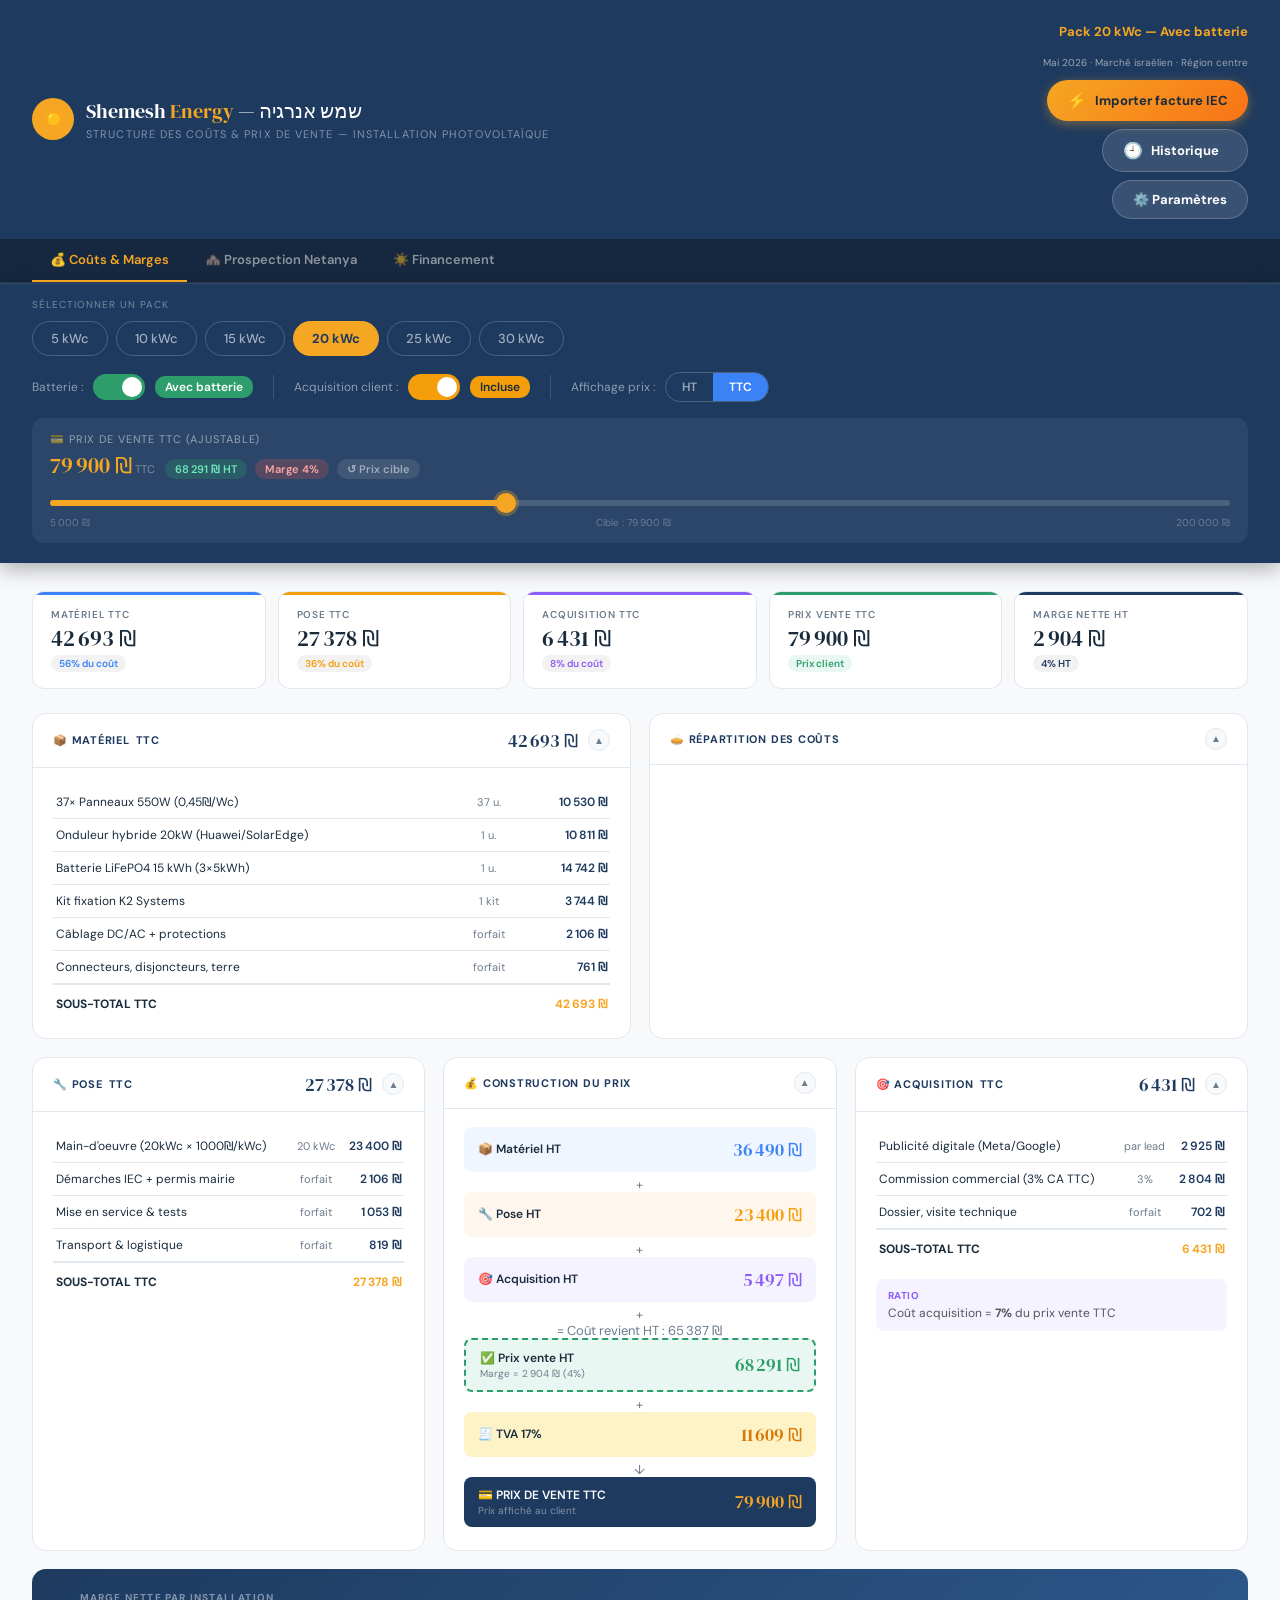
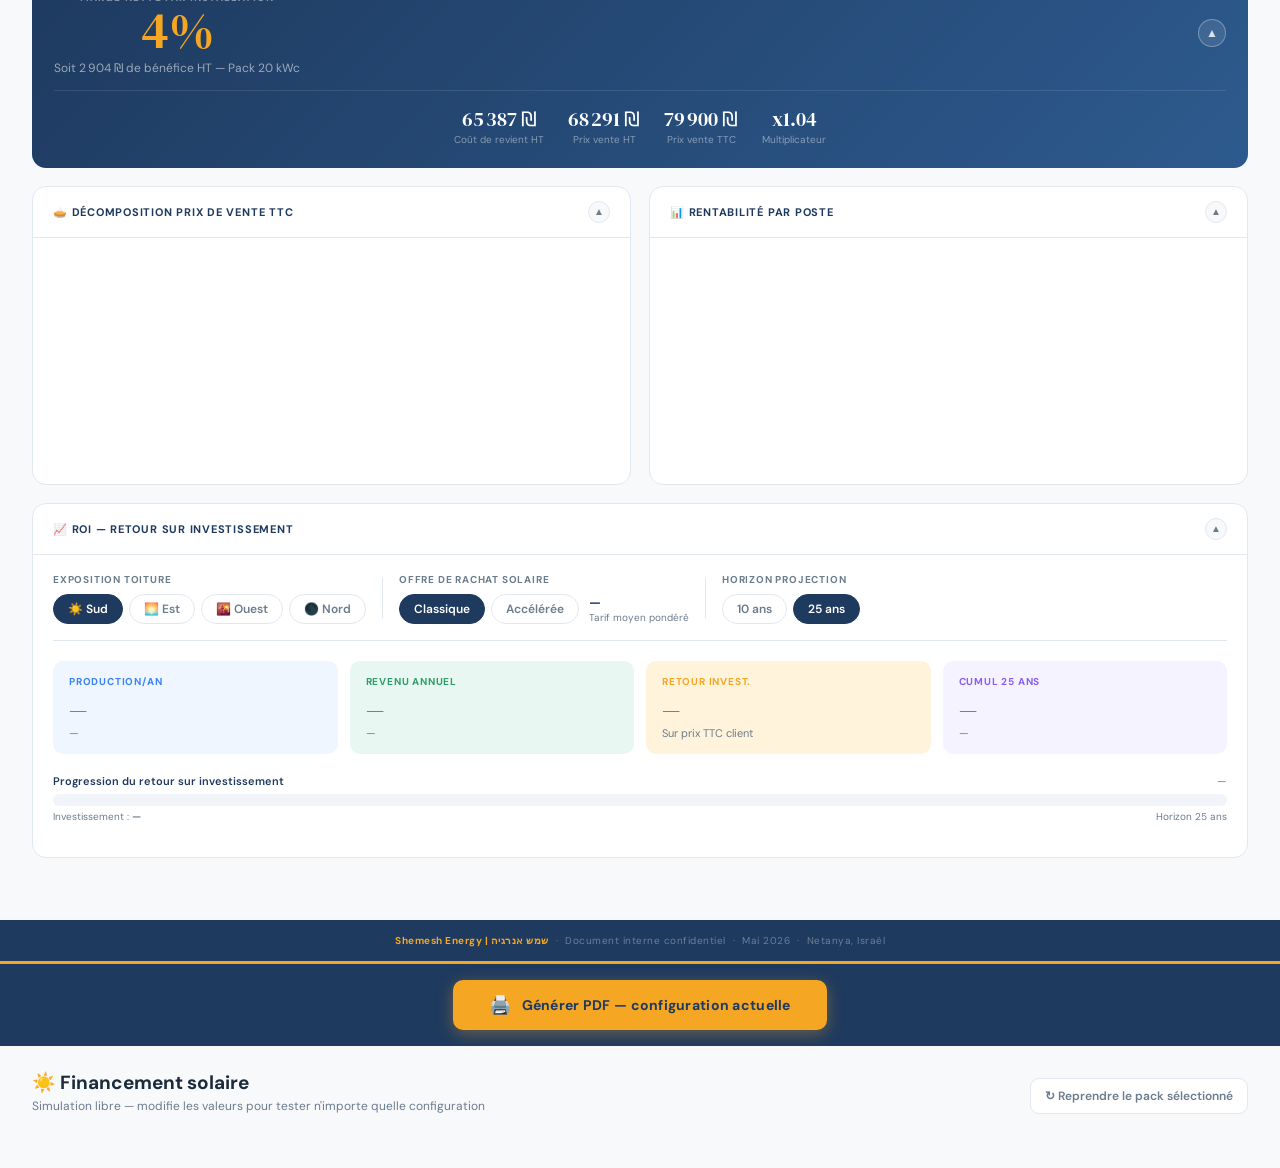
==== commit 06ced1dc: "Add files via upload" ====
--- a/index.html
+++ b/index.html
@@ -653,7 +653,7 @@
 
         <div class="s-label" style="margin:20px 0 8px;font-size:13px;color:#16283F">☀️ Financement solaire</div>
         <div class="s-grid" id="fin-settings-grid"></div>
-        <div style="font-size:11px;color:#98A2B3;margin-top:10px">Pilote le module de financement dans les fiches clients et la vue Financement. Laisse vide pour garder la valeur d'origine.</div>
+        <div style="font-size:11px;color:#98A2B3;margin-top:10px">Pilote le ROI, le module de financement et les fiches clients. Laisse vide pour garder la valeur d'origine.<br><strong style="color:#6B7C8D">Deux grandeurs distinctes :</strong> les tarifs de rachat ci-dessus rémunèrent l'électricité <em>vendue au réseau</em> ; la valeur du kWh autoconsommé mesure l'électricité <em>que le foyer n'achète plus</em>. Elles ne s'additionnent pas.</div>
 
         <div class="s-save-feedback" id="t-save-feedback"></div>
       </div>
@@ -936,12 +936,15 @@
         </div>
         <div style="width:1px;height:40px;background:var(--border)"></div>
         <div>
-          <div style="font-size:10px;font-weight:700;text-transform:uppercase;letter-spacing:.08em;color:var(--muted);margin-bottom:8px">Tarif IEC</div>
-          <div style="display:flex;align-items:center;gap:10px">
-            <button class="tgl-track" id="tgl-prime" onclick="togglePrime()" style="background:rgba(0,0,0,0.08)"><div class="tgl-knob" style="background:#aaa"></div></button>
+          <div style="font-size:10px;font-weight:700;text-transform:uppercase;letter-spacing:.08em;color:var(--muted);margin-bottom:8px">Offre de rachat solaire</div>
+          <div style="display:flex;align-items:center;gap:10px;flex-wrap:wrap">
+            <div style="display:flex;gap:6px">
+              <button class="expo-btn active" id="roi-off-cl" onclick="setRoiOffre('classique')">Classique</button>
+              <button class="expo-btn" id="roi-off-ac" onclick="setRoiOffre('acceleree')">Accélérée</button>
+            </div>
             <div>
-              <div style="font-size:13px;font-weight:700;color:var(--navy)" id="prime-lbl">0,41 ₪/kWh</div>
-              <div style="font-size:10px;color:var(--muted)" id="prime-sub">Tarif standard</div>
+              <div style="font-size:13px;font-weight:700;color:var(--navy)" id="prime-lbl">—</div>
+              <div style="font-size:10px;color:var(--muted)" id="prime-sub">Tarif moyen pondéré</div>
             </div>
           </div>
         </div>
@@ -1039,6 +1042,19 @@
 if(typeof IEC_LOADER_STEPS==='undefined'){ globalThis.IEC_LOADER_STEPS=['Analyse…']; }
 if(typeof LS_SETTINGS==='undefined'){ globalThis.LS_SETTINGS='shemesh_settings'; }
 if(typeof LS_KEY==='undefined'){ globalThis.LS_KEY='shemesh_anthropic_key'; }
+// --- module de financement (financement.js) ---
+if(typeof FIN_EXPO==='undefined'){ globalThis.FIN_EXPO={sud:{rendement:1750,label:'Sud (1 750 kWh/kWc/an)'},est:{rendement:1550,label:'Est (1 550 kWh/kWc/an)'},ouest:{rendement:1550,label:'Ouest (1 550 kWh/kWc/an)'},nord:{rendement:1150,label:'Nord (1 150 kWh/kWc/an)'},defaut:{rendement:1500,label:'Non précisée'}}; }
+if(typeof FIN_DEFAULTS==='undefined'){ globalThis.FIN_DEFAULTS={}; }
+if(typeof FIN_STATE==='undefined'){ globalThis.FIN_STATE={}; }
+if(typeof getSolarProduction!=='function'){ globalThis.getSolarProduction=function(o){o=o||{};const r=parseFloat(o.production);if(isFinite(r)&&r>0)return r;const e=FIN_EXPO[String(o.orientation||'defaut').toLowerCase()]||FIN_EXPO.defaut;return Math.round((parseFloat(o.kwc)||0)*e.rendement);}; }
+if(typeof getSolarTariff!=='function'){ globalThis.getSolarTariff=function(k,o){if(!k||k<=0)return 0;const bas=Math.min(k,15),haut=Math.max(0,k-15);return (bas*(o==='acceleree'?0.60:0.48)+haut*0.3731)/k;}; }
+if(typeof getAnnualSolarRevenue!=='function'){ globalThis.getAnnualSolarRevenue=function(o){o=o||{};return getSolarProduction(o)*getSolarTariff(parseFloat(o.kwc)||0,o.offre);}; }
+if(typeof getLoanPayment!=='function'){ globalThis.getLoanPayment=function(P,t,a){P=P||0;t=(t===undefined||t===null||t==='')?6.37:parseFloat(t);a=a||6;const r=t/100/12,n=Math.round(a*12);return r===0?P/n:P*r/(1-Math.pow(1+r,-n));}; }
+if(typeof getSolarCashFlow!=='function'){ globalThis.getSolarCashFlow=function(o){o=o||{};return getAnnualSolarRevenue(o)/12-getLoanPayment(parseFloat(o.prix)||0,o.taux,o.duree);}; }
+if(typeof getSelfConsumptionValue!=='function'){ globalThis.getSelfConsumptionValue=function(){return 0.65;}; }
+if(typeof finSettings!=='function'){ globalThis.finSettings=function(){return {cout_kwc:4500,marge_prime:1.2,seuil_kw:15,duree_min:6,duree_max:20,duree_defaut:6,taux_banque:6.37,tarif_cl_bas:0.48,tarif_acc_bas:0.60,tarif_haut:0.3731};}; }
+if(typeof finRenderModule!=='function'){ globalThis.finRenderModule=function(h){const e=document.getElementById(h);if(e)e.innerHTML='<div style=\'background:#3B1D1D;border:1px solid #F04438;border-radius:12px;padding:18px;color:#FECDCA;text-align:center;font-size:13px\'><strong style=\'display:block;font-size:15px;color:#FDA29B;margin-bottom:8px\'>⚠️ Module de financement indisponible</strong>Le fichier <code>financement.js</code> est introuvable. Vérifie qu\'il est bien à la racine du site, à côté de index.html.</div>';}; }
+if(typeof finPaint!=='function'){ globalThis.finPaint=function(){}; }
 
 // ═══════════════════════════════════════════════════════
 // DONNÉES PACKS
@@ -1131,7 +1147,9 @@
   {k:'tarif_acc_bas', lbl:'Tarif accéléré 0-15 kW (₪)',   step:'0.0001'},
   {k:'duree_min',     lbl:'Durée minimale (ans)',         step:'1'},
   {k:'duree_max',     lbl:'Durée maximale (ans)',         step:'1'},
-  {k:'duree_defaut',  lbl:'Durée par défaut (ans)',       step:'1'}
+  {k:'duree_defaut',  lbl:'Durée par défaut (ans)',       step:'1'},
+  {k:'autoconso_kwh', lbl:'Valeur kWh autoconsommé (₪) — économie réseau', step:'0.01'},
+  {k:'cout_kwc',      lbl:'Coût indicatif (₪/kWc) — estimations prospection', step:'50'}
 ];
 
 function renderFinSettings(){
@@ -1322,23 +1340,52 @@
   }
 }
 
-// ═══ FINANCEMENT ═══
-function estimProduction(k){ return Math.round(k*1500); }   // irradiation Netanya
-
+// ═══════════════════════════════════════════════════════
+// FINANCEMENT — synchronisé en direct sur le pack actif
+// SOURCE UNIQUE des données :
+//   puissance   -> kwc (pack sélectionné)
+//   prix TTC    -> getEffTTC() (PRIX_TTC + ajustement manuel du curseur)
+//   production  -> getSolarProduction() avec l'orientation du ROI
+//   tarif/prêt  -> moteur central de financement.js
+// Aucune formule locale, aucun fallback chiffré ici.
+// ═══════════════════════════════════════════════════════
+
+// Données du pack actuellement affiché dans Coûts & Marges
+function packActif(){
+  const k = (typeof kwc !== 'undefined' && kwc) ? kwc : 0;
+  const prixTTC = (typeof getEffTTC === 'function') ? Math.round(getEffTTC()) : 0;
+  const expo = (typeof currentExpo !== 'undefined') ? currentExpo : 'sud';
+  return {
+    kwc: k,
+    prix: prixTTC,
+    production: getSolarProduction({kwc:k, orientation:expo}),
+    orientation: (FIN_EXPO[expo] || FIN_EXPO.defaut).label,
+    pack_nom: 'Pack ' + k + ' kWc'
+  };
+}
+
+// Répercute le pack actif dans le module, en conservant les choix de
+// simulation de l'utilisateur (offre, durée, taux) qui ne dépendent pas du pack.
+function syncFinancement(){
+  if(typeof finRenderModule !== 'function') return;
+  const host = document.getElementById('fin-global');
+  if(!host) return;
+  const p = packActif();
+  if(!p.kwc || !p.prix) return;          // pack pas encore prêt : on ne touche à rien
+  const prev = (typeof FIN_STATE !== 'undefined') ? FIN_STATE['fin-global'] : null;
+  finRenderModule('fin-global', {
+    kwc: p.kwc, prix: p.prix, production: p.production,
+    orientation: p.orientation, pack_nom: p.pack_nom,
+    duree: prev ? prev.duree : undefined,
+    offre: prev ? prev.offre : undefined,
+    taux:  prev ? prev.taux  : undefined
+  }, {editable:true});
+}
+
+// Bouton : annule les modifications manuelles et revient au pack actif
 function finFromPack(){
-  // reprend le pack et le prix actuellement affichés dans Coûts & Marges
-  const k = (typeof kwc!=='undefined') ? kwc : 20;
-  let prixTTC = 0;
-  try{ prixTTC = (typeof prixVente!=='undefined' && prixVente) ? prixVente : 0; }catch(e){}
-  if(!prixTTC){
-    const el=document.getElementById('prix-vente-val');
-    if(el) prixTTC=parseFloat(String(el.textContent).replace(/[^\d]/g,''))||0;
-  }
-  if(!prixTTC) prixTTC = 90000;
-  finRenderModule('fin-global', {
-    kwc:k, prix:prixTTC, production:estimProduction(k),
-    pack_nom:'Pack '+k+' kWc'
-  }, {editable:true});
+  if(typeof FIN_STATE !== 'undefined') delete FIN_STATE['fin-global'];
+  syncFinancement();
 }
 
 function scrollToFin(){
@@ -1347,10 +1394,7 @@
 }
 
 function initFinancement(){
-  if(typeof finRenderModule!=='function') return;
-  finRenderModule('fin-global', {
-    kwc:20, prix:90000, production:35000
-  }, {editable:true});
+  syncFinancement();
 }
 
 function switchStab(tab){
@@ -1803,13 +1847,9 @@
 // ═══════════════════════════════════════════════════════
 // ROI
 // ═══════════════════════════════════════════════════════
-const EXPO = {
-  sud:   { kwcPerKwc: 1750, label: 'Sud (1 750 kWh/kWc/an)' },
-  est:   { kwcPerKwc: 1550, label: 'Est (1 550 kWh/kWc/an)' },
-  ouest: { kwcPerKwc: 1550, label: 'Ouest (1 550 kWh/kWc/an)' },
-  nord:  { kwcPerKwc: 1150, label: 'Nord (1 150 kWh/kWc/an)' },
-};
-let currentExpo='sud', withPrime=false, roiYears=25;
+// La table d'orientation vit désormais dans financement.js (FIN_EXPO),
+// source unique partagée par ROI, Financement et fiches clients.
+let currentExpo='sud', roiOffre='classique', roiYears=25;
 
 function setExpo(el,expo){
   currentExpo=expo;
@@ -1817,12 +1857,11 @@
   renderROI();
 }
 
-function togglePrime(){
-  withPrime=!withPrime;
-  const t=document.getElementById('tgl-prime');
-  t.classList.toggle('on-orange',withPrime);
-  document.getElementById('prime-lbl').textContent=withPrime?'0,47 ₪/kWh':'0,41 ₪/kWh';
-  document.getElementById('prime-sub').textContent=withPrime?'Avec prime urbaine':'Tarif standard';
+function setRoiOffre(o){
+  roiOffre = (o==='acceleree') ? 'acceleree' : 'classique';
+  const cl=document.getElementById('roi-off-cl'), ac=document.getElementById('roi-off-ac');
+  if(cl) cl.classList.toggle('active', roiOffre==='classique');
+  if(ac) ac.classList.toggle('active', roiOffre==='acceleree');
   renderROI();
 }
 
@@ -1834,10 +1873,11 @@
 }
 
 function renderROI(){
-  const expo=EXPO[currentExpo];
-  const tarif=withPrime?0.47:0.41;
-  const prodAn=Math.round(kwc*expo.kwcPerKwc);
-  const revAn=Math.round(prodAn*tarif);
+  const expo=FIN_EXPO[currentExpo]||FIN_EXPO.defaut;
+  // Moteur commun : mêmes chiffres que le module Financement et les fiches clients
+  const tarif=getSolarTariff(kwc, roiOffre);
+  const prodAn=getSolarProduction({kwc:kwc, orientation:currentExpo});
+  const revAn=Math.round(getAnnualSolarRevenue({kwc:kwc, orientation:currentExpo, offre:roiOffre}));
   const invest=getEffTTC();
   const roiAns=(invest/revAn).toFixed(1);
   const cumul=Math.round(revAn*roiYears);
@@ -1847,7 +1887,11 @@
   document.getElementById('roi-prod').textContent=prodAn.toLocaleString('fr-FR')+' kWh';
   document.getElementById('roi-kwc').textContent=expo.label;
   document.getElementById('roi-rev').textContent=fmt(revAn)+'/an';
-  document.getElementById('roi-tarif').textContent=tarif+' ₪/kWh × '+prodAn.toLocaleString('fr-FR')+' kWh';
+  document.getElementById('roi-tarif').textContent=tarif.toFixed(4).replace('.',',')+' ₪/kWh × '+prodAn.toLocaleString('fr-FR')+' kWh';
+  const pl=document.getElementById('prime-lbl');
+  if(pl) pl.textContent=(tarif*100).toFixed(2).replace('.',',')+' ag/kWh';
+  const ps=document.getElementById('prime-sub');
+  if(ps) ps.textContent=(roiOffre==='acceleree'?'Accélérée':'Classique')+' · '+kwc+' kWc';
   document.getElementById('roi-years').textContent=roiAns+' ans';
   document.getElementById('roi-horizon-lbl').textContent='Cumul '+roiYears+' ans';
   document.getElementById('roi-cumul').textContent=fmt(cumul);
@@ -1858,6 +1902,8 @@
   document.getElementById('roi-bar').style.background=pct>=100?'#2D9E6B':'linear-gradient(90deg,#2D9E6B,#F5A623)';
   document.getElementById('roi-invest').textContent=fmt(invest);
   document.getElementById('roi-horizon-end').textContent='Horizon '+roiYears+' ans';
+  // le pack ou l'orientation viennent de changer : le Financement suit
+  if(typeof syncFinancement === 'function') syncFinancement();
 
   const periods=[];
   for(let i=1;i<=7;i++) periods.push(i);
@@ -2158,6 +2204,7 @@
 updateSettingsBadge();
 updateHistBadge();
 initFinancement();
+setRoiOffre('classique');
 </script>
 </body>
 </html>
